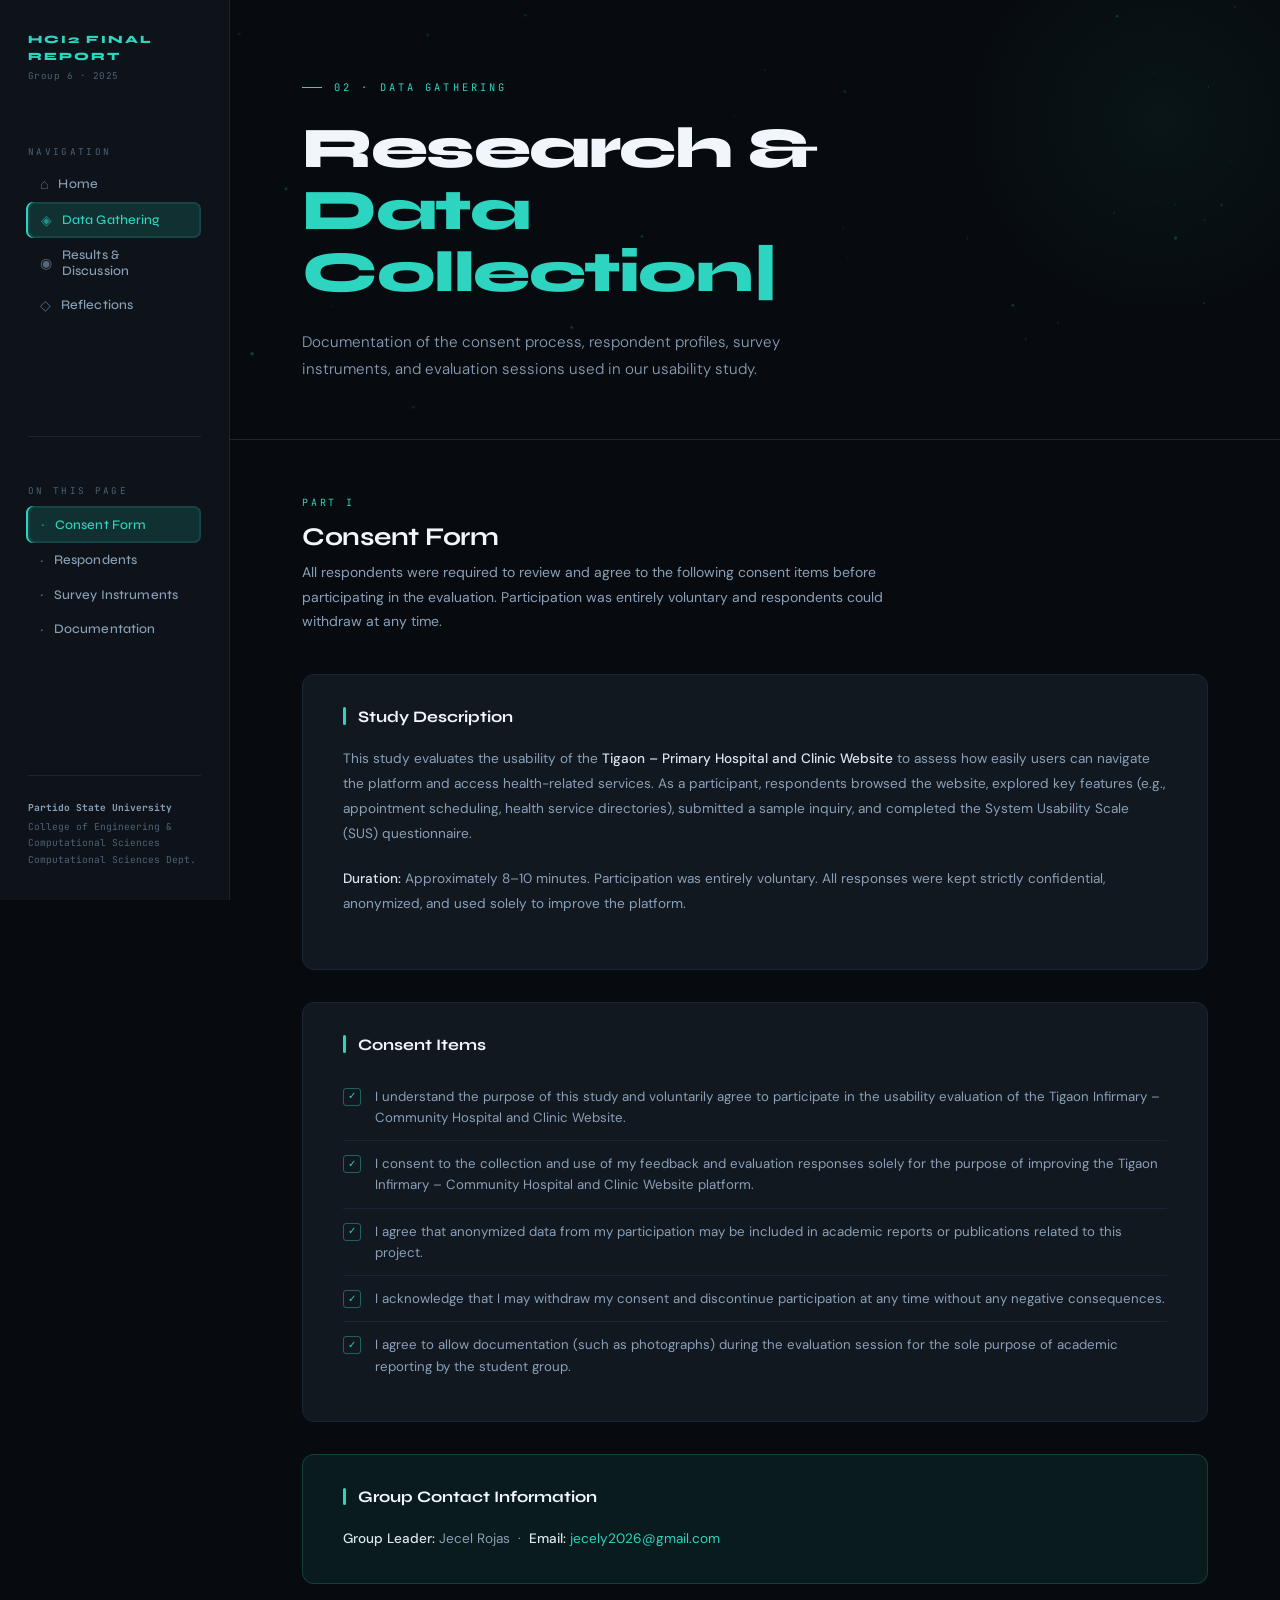
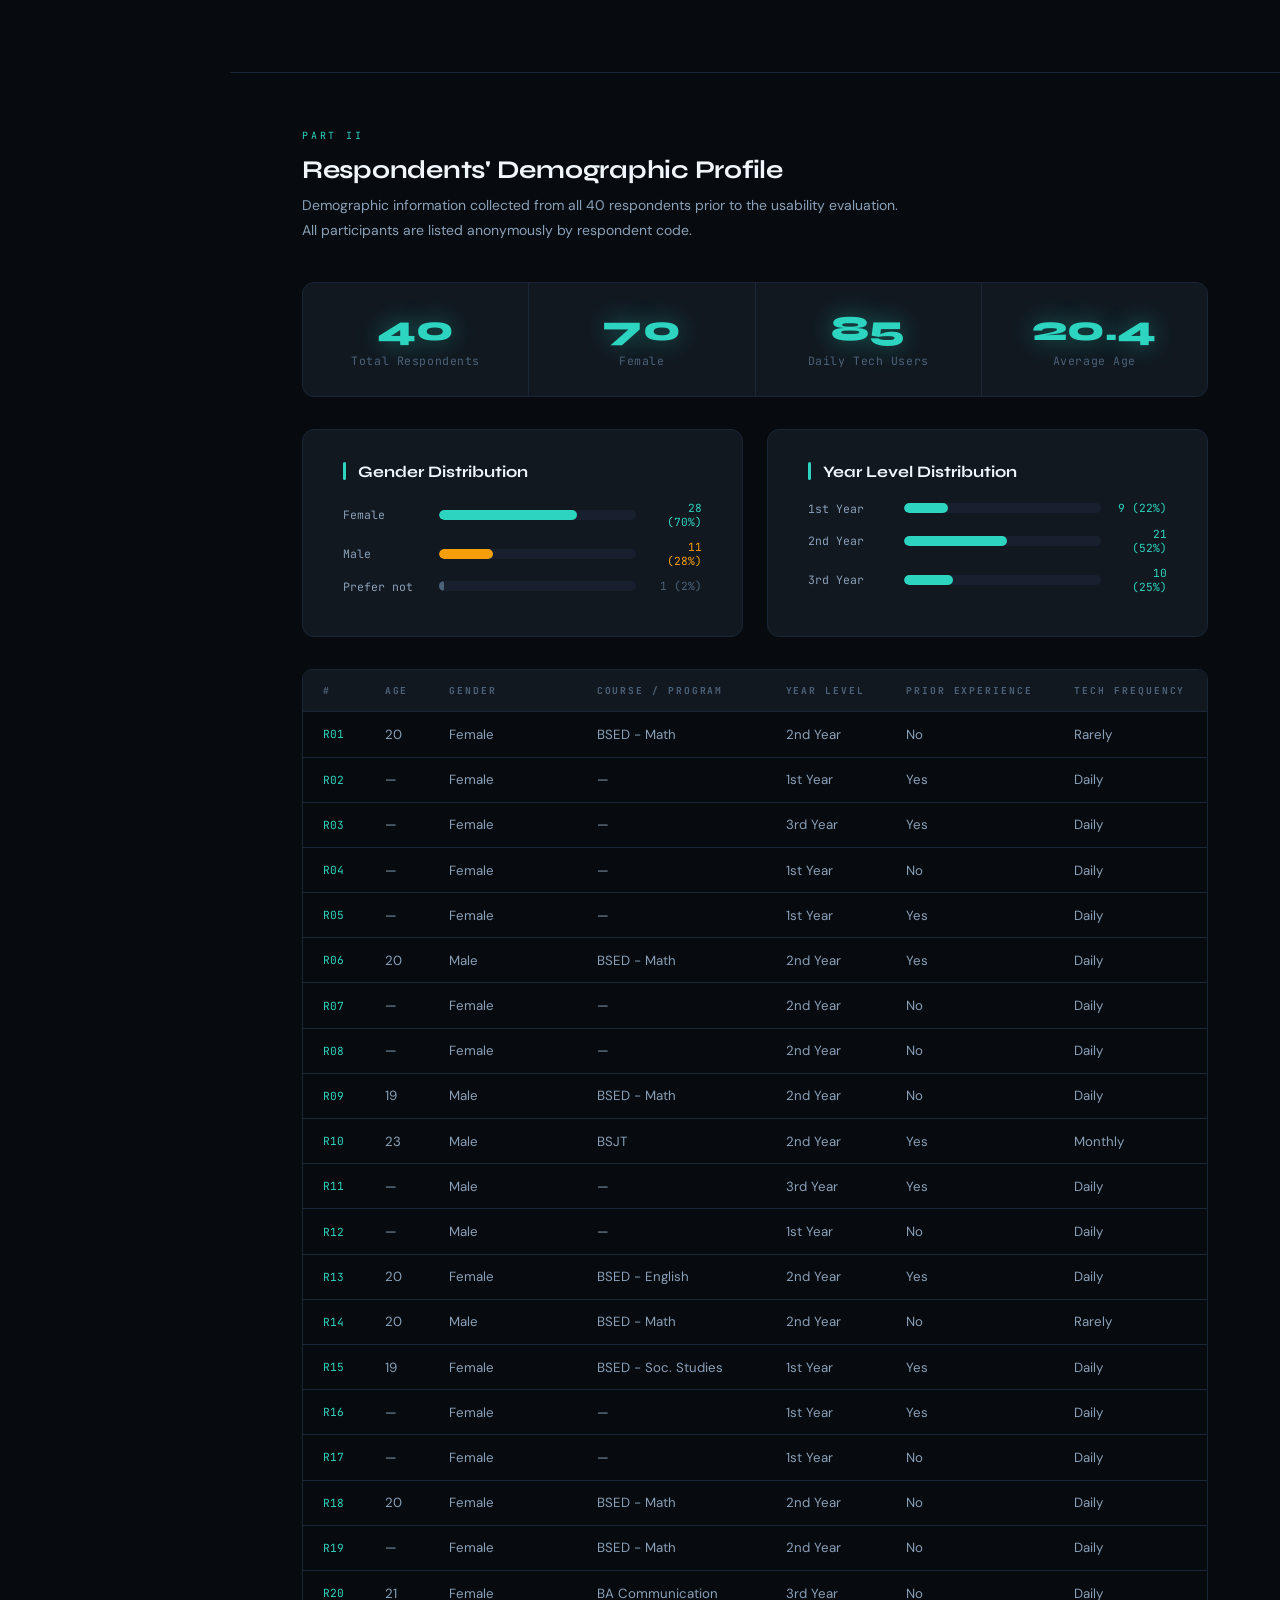
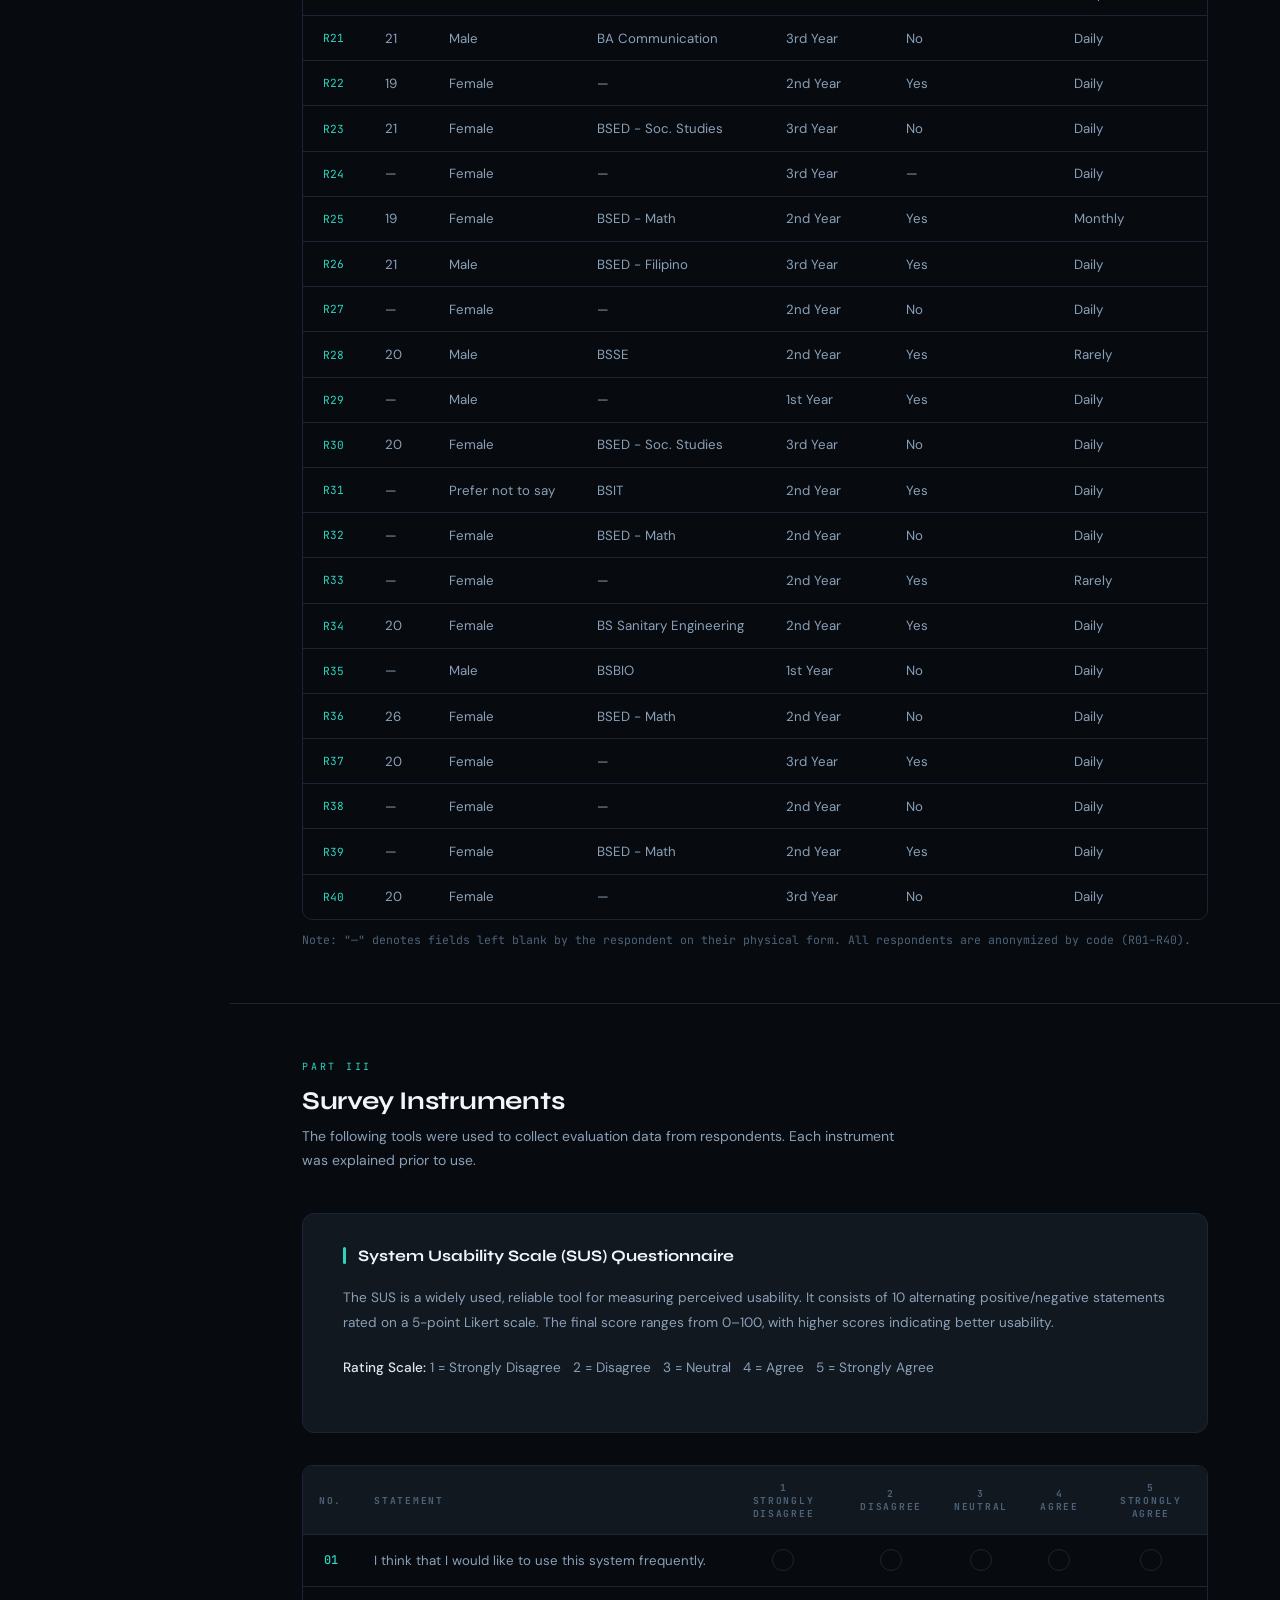
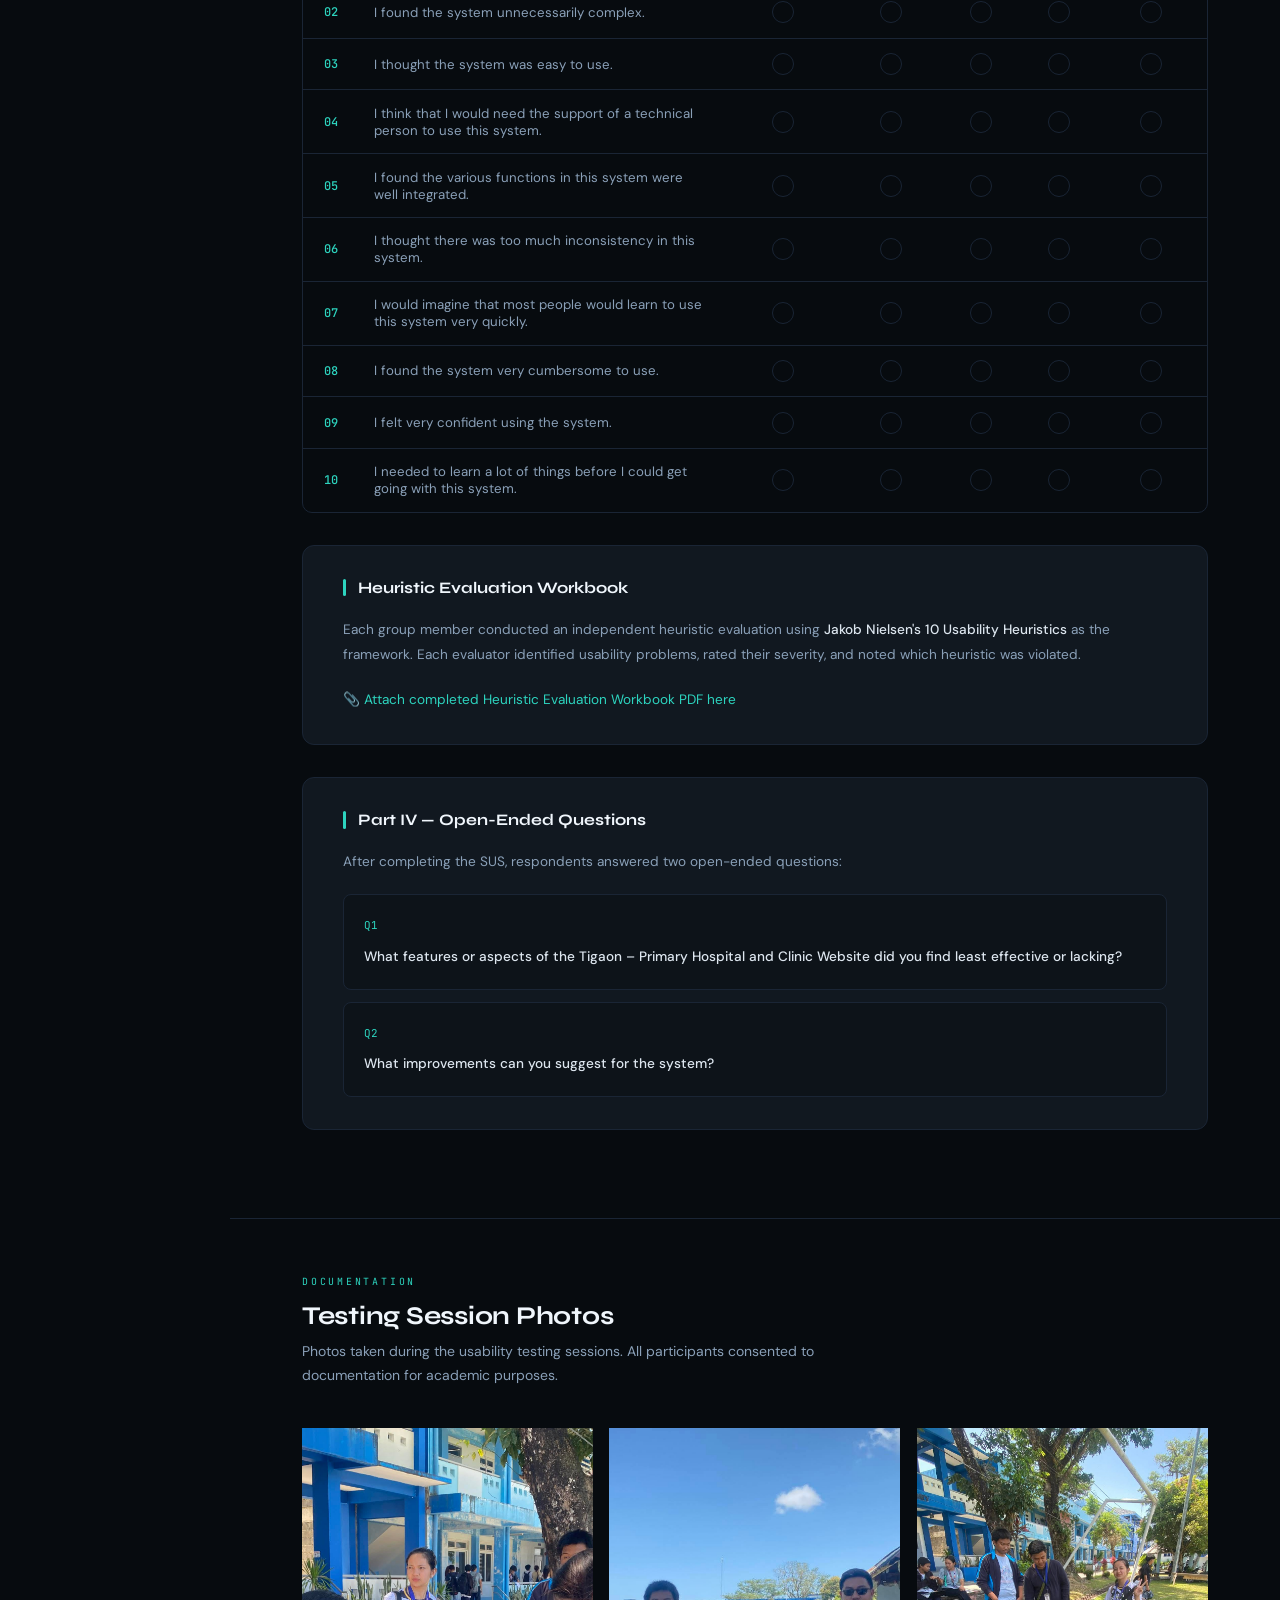
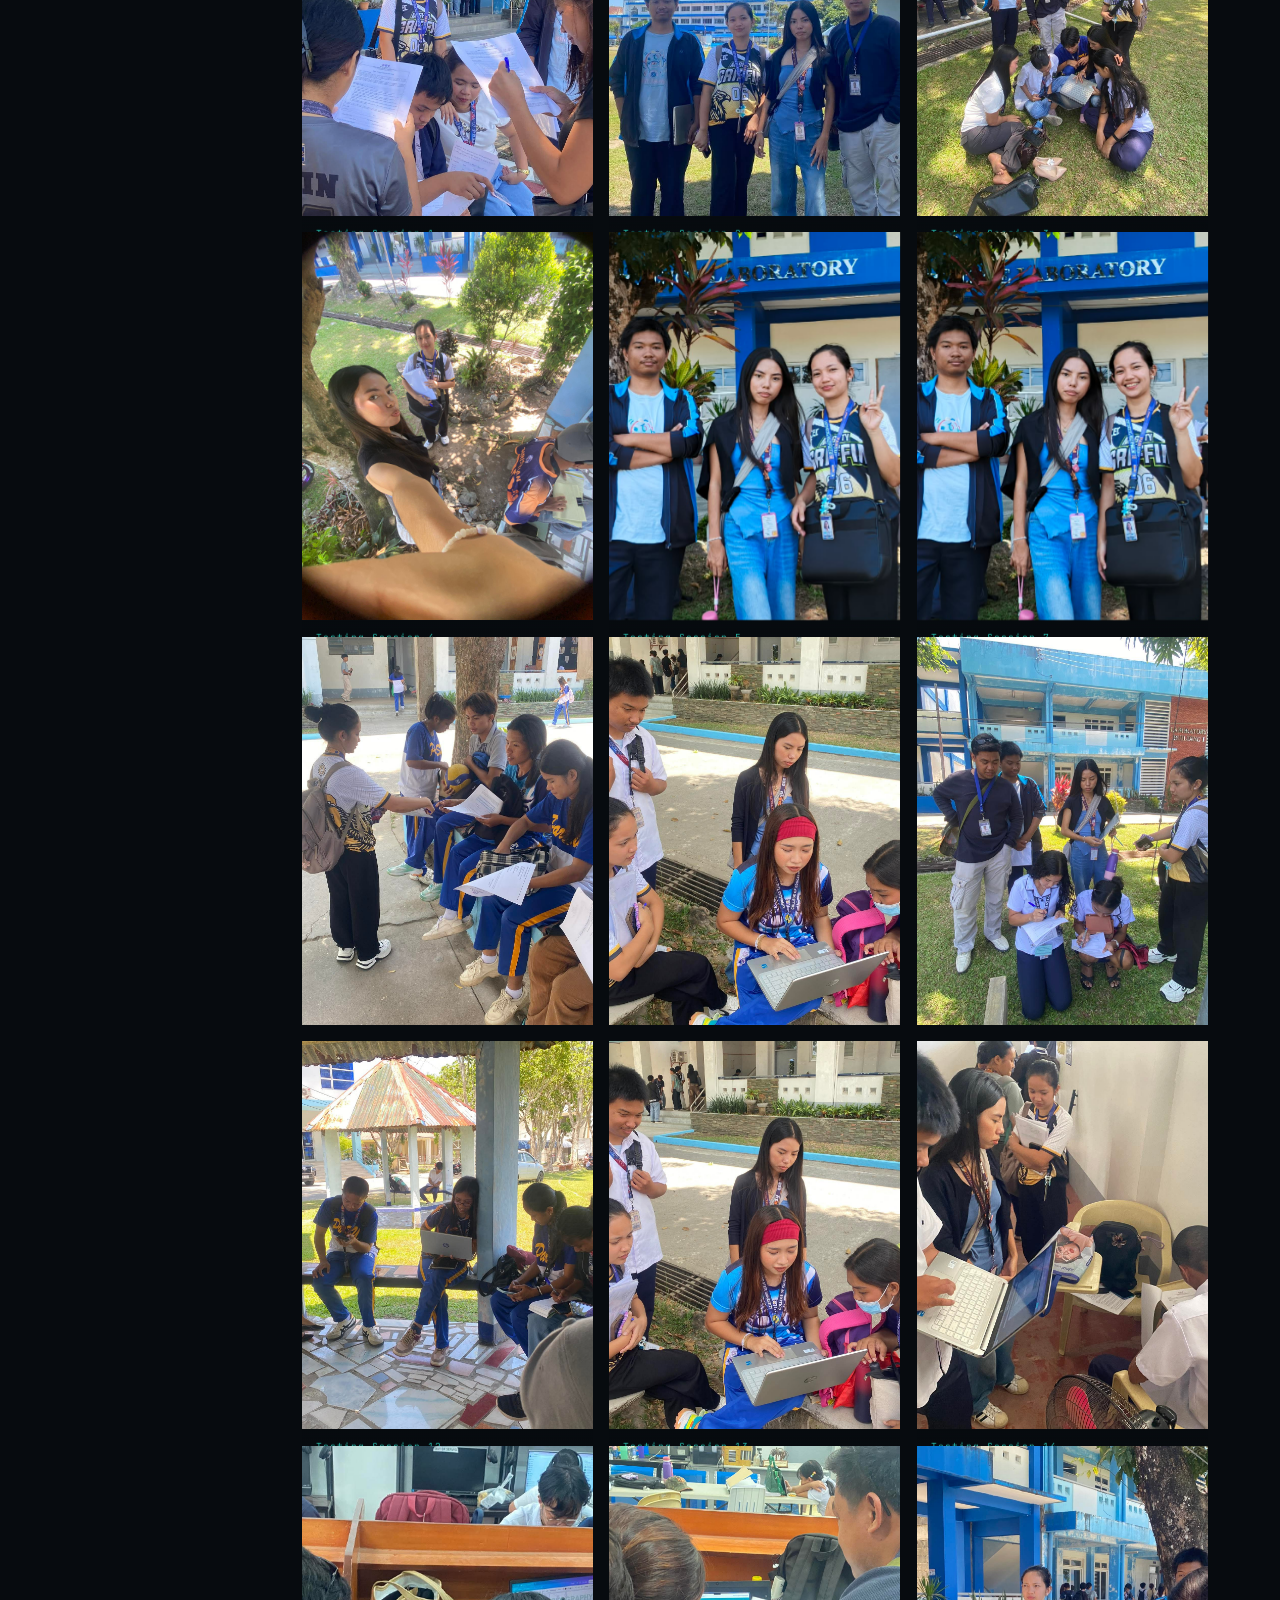
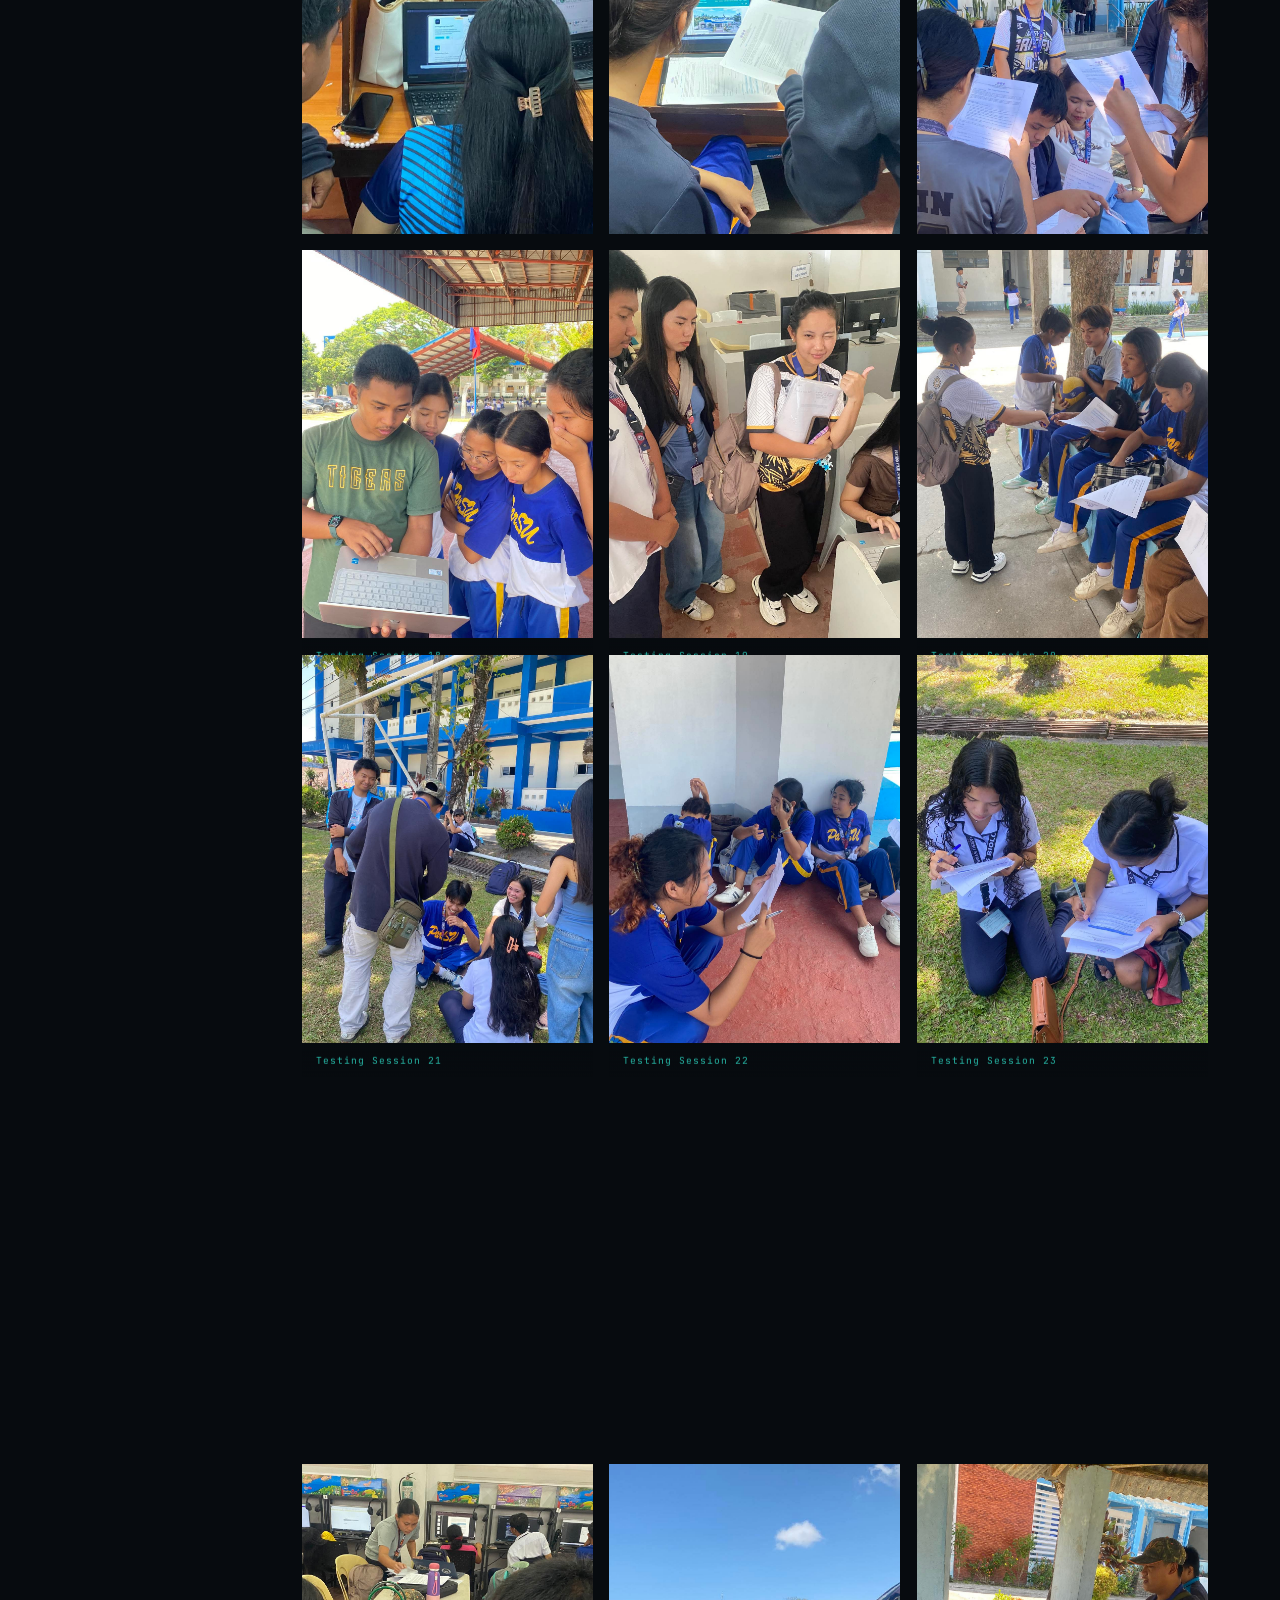
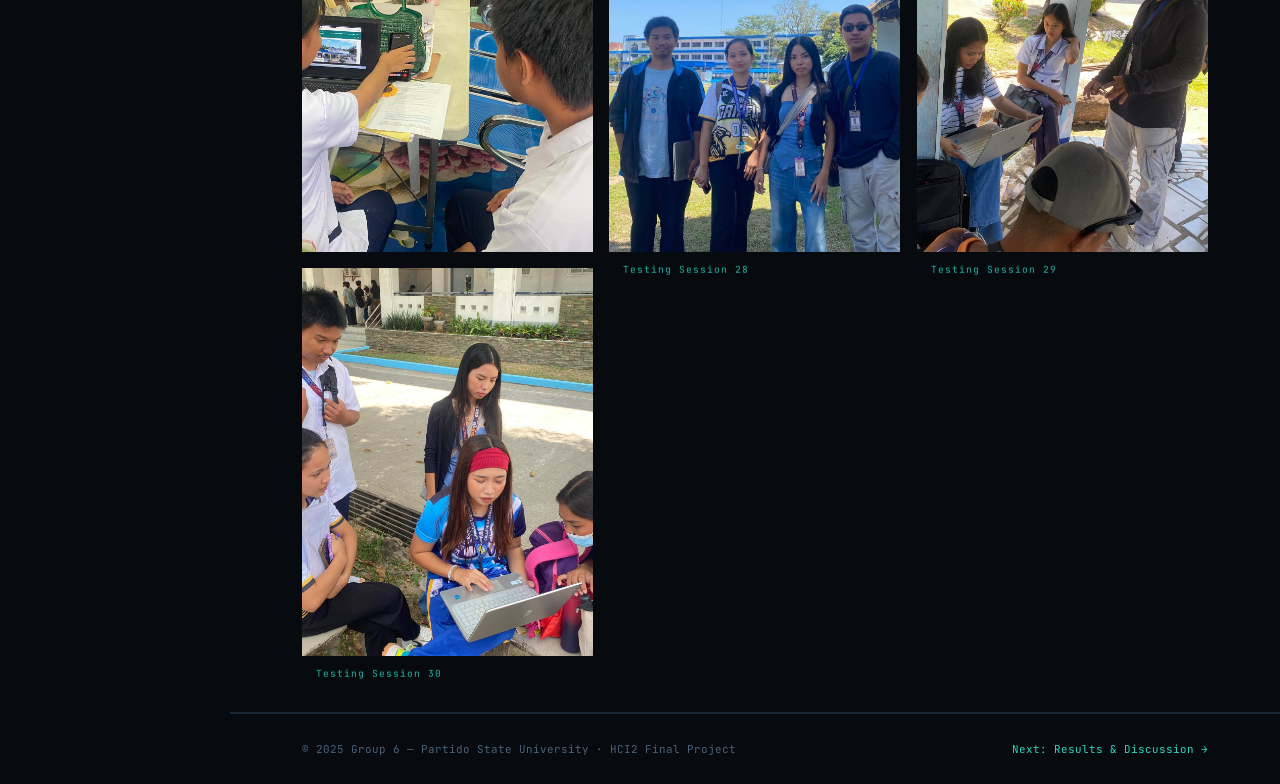
==== data-gathering.html @ 05192d26 "setup" ====
<!DOCTYPE html>
<html lang="en">

<head>
  <meta charset="UTF-8" />
  <meta name="viewport" content="width=device-width, initial-scale=1.0" />
  <title>Data Gathering — Tigaon Hospital HCI Evaluation</title>
  <link rel="stylesheet" href="style.css" />
</head>

<body>

  <button class="hamburger" onclick="toggleSidebar()">☰</button>
  <div class="overlay" id="overlay" onclick="toggleSidebar()"></div>

  <!-- ─── SIDEBAR ─── -->
  <aside class="sidebar" id="sidebar">
    <div class="sidebar-brand">
      <div class="sidebar-brand-title">HCI2 Final<br />Report</div>
      <div class="sidebar-brand-sub">Group 6 · 2025</div>
    </div>

    <div class="sidebar-section-label">Navigation</div>
    <ul class="sidebar-nav">
      <li><a href="index.html"><span class="nav-icon">⌂</span> Home</a></li>
      <li><a href="data-gathering.html" class="active"><span class="nav-icon">◈</span> Data Gathering</a></li>
      <li><a href="results.html"><span class="nav-icon">◉</span> Results &amp; Discussion</a></li>
      <li><a href="reflections.html"><span class="nav-icon">◇</span> Reflections</a></li>
    </ul>

    <hr class="sidebar-divider" />
    <div class="sidebar-section-label">On This Page</div>
    <ul class="sidebar-nav">
      <li><a href="#consent"><span class="nav-icon">·</span> Consent Form</a></li>
      <li><a href="#respondents"><span class="nav-icon">·</span> Respondents</a></li>
      <li><a href="#instruments"><span class="nav-icon">·</span> Survey Instruments</a></li>
      <li><a href="#documentation"><span class="nav-icon">·</span> Documentation</a></li>
    </ul>

    <hr class="sidebar-divider" />
    <div class="sidebar-footer">
      <strong>Partido State University</strong>
      College of Engineering &amp; Computational Sciences<br />
      Computational Sciences Dept.
    </div>
  </aside>

  <!-- ─── MAIN ─── -->
  <main class="main">

    <!-- PAGE HEADER -->
    <header class="page-header">
      <div class="page-label anim anim-1">02 · Data Gathering</div>
      <h1 class="page-title anim anim-2">Research &amp;<br /><span>Data Collection</span></h1>
      <p class="page-subtitle anim anim-3">
        Documentation of the consent process, respondent profiles, survey instruments, and evaluation sessions used in
        our usability study.
      </p>
    </header>

    <!-- ─── CONSENT FORM ─── -->
    <section class="section" id="consent">
      <div class="section-label anim anim-1">Part I</div>
      <h2 class="section-title anim anim-2">Consent Form</h2>
      <p class="section-desc anim anim-3">
        All respondents were required to review and agree to the following consent items before participating in the
        evaluation. Participation was entirely voluntary and respondents could withdraw at any time.
      </p>

      <div class="document-card anim anim-3">
        <h3><span class="accent-bar"></span>Study Description</h3>
        <p>
          This study evaluates the usability of the <strong>Tigaon – Primary Hospital and Clinic Website</strong> to
          assess how easily users can navigate the platform and access health-related services. As a participant,
          respondents browsed the website, explored key features (e.g., appointment scheduling, health service
          directories), submitted a sample inquiry, and completed the System Usability Scale (SUS) questionnaire.
        </p>
        <p>
          <strong>Duration:</strong> Approximately 8–10 minutes. Participation was entirely voluntary. All responses
          were kept strictly confidential, anonymized, and used solely to improve the platform.
        </p>
      </div>

      <div class="document-card anim anim-4">
        <h3><span class="accent-bar"></span>Consent Items</h3>
        <ul class="checklist">
          <li>
            <span class="check-box">✓</span>
            <span>I understand the purpose of this study and voluntarily agree to participate in the usability
              evaluation of the Tigaon Infirmary – Community Hospital and Clinic Website.</span>
          </li>
          <li>
            <span class="check-box">✓</span>
            <span>I consent to the collection and use of my feedback and evaluation responses solely for the purpose of
              improving the Tigaon Infirmary – Community Hospital and Clinic Website platform.</span>
          </li>
          <li>
            <span class="check-box">✓</span>
            <span>I agree that anonymized data from my participation may be included in academic reports or publications
              related to this project.</span>
          </li>
          <li>
            <span class="check-box">✓</span>
            <span>I acknowledge that I may withdraw my consent and discontinue participation at any time without any
              negative consequences.</span>
          </li>
          <li>
            <span class="check-box">✓</span>
            <span>I agree to allow documentation (such as photographs) during the evaluation session for the sole
              purpose of academic reporting by the student group.</span>
          </li>
        </ul>
      </div>

      <div class="document-card" style="background:var(--accent-dim);border-color:rgba(45,212,191,0.2)">
        <h3><span class="accent-bar"></span>Group Contact Information</h3>
        <p style="margin:0">
          <strong>Group Leader:</strong> Jecel Rojas &nbsp;·&nbsp;
          <strong>Email:</strong> <a href="mailto:jecely2026@gmail.com"
            style="color:var(--accent);text-decoration:none">jecely2026@gmail.com</a>
        </p>
      </div>
    </section>

    <!-- ─── RESPONDENTS ─── -->
    <section class="section" id="respondents">
      <div class="section-label">Part II</div>
      <h2 class="section-title">Respondents' Demographic Profile</h2>
      <p class="section-desc">
        Demographic information collected from all 40 respondents prior to the usability evaluation. All participants
        are listed anonymously by respondent code.
      </p>

      <div class="stats-row" style="margin-bottom:2rem">
        <div class="stat-item">
          <div class="stat-num">40</div>
          <div class="stat-label">Total Respondents</div>
        </div>
        <div class="stat-item">
          <div class="stat-num">70%</div>
          <div class="stat-label">Female</div>
        </div>
        <div class="stat-item">
          <div class="stat-num">85%</div>
          <div class="stat-label">Daily Tech Users</div>
        </div>
        <div class="stat-item">
          <div class="stat-num">20.4</div>
          <div class="stat-label">Average Age</div>
        </div>
      </div>

      <!-- Gender / Year breakdown mini-charts -->
      <div class="two-col" style="margin-bottom:2rem; gap:1.5rem;">
        <div class="document-card" style="margin-bottom:0">
          <h3><span class="accent-bar"></span>Gender Distribution</h3>
          <div style="margin-top:0.5rem">
            <div class="sus-bar-item" style="margin-bottom:0.7rem">
              <span class="sus-bar-label"
                style="width:80px;text-align:left;font-size:0.72rem;color:var(--text-dim)">Female</span>
              <div class="sus-bar-track"
                style="flex:1;height:10px;background:var(--surface-3);border-radius:5px;overflow:hidden">
                <div style="width:70%;height:100%;background:var(--accent);border-radius:5px"></div>
              </div>
              <span
                style="font-family:'JetBrains Mono',monospace;font-size:0.7rem;color:var(--accent);width:50px;text-align:right">28
                (70%)</span>
            </div>
            <div class="sus-bar-item" style="margin-bottom:0.7rem">
              <span class="sus-bar-label"
                style="width:80px;text-align:left;font-size:0.72rem;color:var(--text-dim)">Male</span>
              <div class="sus-bar-track"
                style="flex:1;height:10px;background:var(--surface-3);border-radius:5px;overflow:hidden">
                <div style="width:27.5%;height:100%;background:var(--accent-2);border-radius:5px"></div>
              </div>
              <span
                style="font-family:'JetBrains Mono',monospace;font-size:0.7rem;color:var(--accent-2);width:50px;text-align:right">11
                (28%)</span>
            </div>
            <div class="sus-bar-item">
              <span class="sus-bar-label"
                style="width:80px;text-align:left;font-size:0.72rem;color:var(--text-dim)">Prefer not</span>
              <div class="sus-bar-track"
                style="flex:1;height:10px;background:var(--surface-3);border-radius:5px;overflow:hidden">
                <div style="width:2.5%;height:100%;background:var(--text-muted);border-radius:5px"></div>
              </div>
              <span
                style="font-family:'JetBrains Mono',monospace;font-size:0.7rem;color:var(--text-muted);width:50px;text-align:right">1
                (2%)</span>
            </div>
          </div>
        </div>
        <div class="document-card" style="margin-bottom:0">
          <h3><span class="accent-bar"></span>Year Level Distribution</h3>
          <div style="margin-top:0.5rem">
            <div class="sus-bar-item" style="margin-bottom:0.7rem">
              <span class="sus-bar-label" style="width:80px;text-align:left;font-size:0.72rem;color:var(--text-dim)">1st
                Year</span>
              <div class="sus-bar-track"
                style="flex:1;height:10px;background:var(--surface-3);border-radius:5px;overflow:hidden">
                <div style="width:22.5%;height:100%;background:var(--accent);border-radius:5px"></div>
              </div>
              <span
                style="font-family:'JetBrains Mono',monospace;font-size:0.7rem;color:var(--accent);width:50px;text-align:right">9
                (22%)</span>
            </div>
            <div class="sus-bar-item" style="margin-bottom:0.7rem">
              <span class="sus-bar-label" style="width:80px;text-align:left;font-size:0.72rem;color:var(--text-dim)">2nd
                Year</span>
              <div class="sus-bar-track"
                style="flex:1;height:10px;background:var(--surface-3);border-radius:5px;overflow:hidden">
                <div style="width:52.5%;height:100%;background:var(--accent);border-radius:5px"></div>
              </div>
              <span
                style="font-family:'JetBrains Mono',monospace;font-size:0.7rem;color:var(--accent);width:50px;text-align:right">21
                (52%)</span>
            </div>
            <div class="sus-bar-item">
              <span class="sus-bar-label" style="width:80px;text-align:left;font-size:0.72rem;color:var(--text-dim)">3rd
                Year</span>
              <div class="sus-bar-track"
                style="flex:1;height:10px;background:var(--surface-3);border-radius:5px;overflow:hidden">
                <div style="width:25%;height:100%;background:var(--accent);border-radius:5px"></div>
              </div>
              <span
                style="font-family:'JetBrains Mono',monospace;font-size:0.7rem;color:var(--accent);width:50px;text-align:right">10
                (25%)</span>
            </div>
          </div>
        </div>
      </div>

      <div class="demo-table-wrap">
        <table class="demo-table">
          <thead>
            <tr>
              <th>#</th>
              <th>Age</th>
              <th>Gender</th>
              <th>Course / Program</th>
              <th>Year Level</th>
              <th>Prior Experience</th>
              <th>Tech Frequency</th>
            </tr>
          </thead>
          <tbody>
            <tr>
              <td>R01</td>
              <td>20</td>
              <td>Female</td>
              <td>BSED - Math</td>
              <td>2nd Year</td>
              <td>No</td>
              <td>Rarely</td>
            </tr>
            <tr>
              <td>R02</td>
              <td>—</td>
              <td>Female</td>
              <td>—</td>
              <td>1st Year</td>
              <td>Yes</td>
              <td>Daily</td>
            </tr>
            <tr>
              <td>R03</td>
              <td>—</td>
              <td>Female</td>
              <td>—</td>
              <td>3rd Year</td>
              <td>Yes</td>
              <td>Daily</td>
            </tr>
            <tr>
              <td>R04</td>
              <td>—</td>
              <td>Female</td>
              <td>—</td>
              <td>1st Year</td>
              <td>No</td>
              <td>Daily</td>
            </tr>
            <tr>
              <td>R05</td>
              <td>—</td>
              <td>Female</td>
              <td>—</td>
              <td>1st Year</td>
              <td>Yes</td>
              <td>Daily</td>
            </tr>
            <tr>
              <td>R06</td>
              <td>20</td>
              <td>Male</td>
              <td>BSED - Math</td>
              <td>2nd Year</td>
              <td>Yes</td>
              <td>Daily</td>
            </tr>
            <tr>
              <td>R07</td>
              <td>—</td>
              <td>Female</td>
              <td>—</td>
              <td>2nd Year</td>
              <td>No</td>
              <td>Daily</td>
            </tr>
            <tr>
              <td>R08</td>
              <td>—</td>
              <td>Female</td>
              <td>—</td>
              <td>2nd Year</td>
              <td>No</td>
              <td>Daily</td>
            </tr>
            <tr>
              <td>R09</td>
              <td>19</td>
              <td>Male</td>
              <td>BSED - Math</td>
              <td>2nd Year</td>
              <td>No</td>
              <td>Daily</td>
            </tr>
            <tr>
              <td>R10</td>
              <td>23</td>
              <td>Male</td>
              <td>BSJT</td>
              <td>2nd Year</td>
              <td>Yes</td>
              <td>Monthly</td>
            </tr>
            <tr>
              <td>R11</td>
              <td>—</td>
              <td>Male</td>
              <td>—</td>
              <td>3rd Year</td>
              <td>Yes</td>
              <td>Daily</td>
            </tr>
            <tr>
              <td>R12</td>
              <td>—</td>
              <td>Male</td>
              <td>—</td>
              <td>1st Year</td>
              <td>No</td>
              <td>Daily</td>
            </tr>
            <tr>
              <td>R13</td>
              <td>20</td>
              <td>Female</td>
              <td>BSED - English</td>
              <td>2nd Year</td>
              <td>Yes</td>
              <td>Daily</td>
            </tr>
            <tr>
              <td>R14</td>
              <td>20</td>
              <td>Male</td>
              <td>BSED - Math</td>
              <td>2nd Year</td>
              <td>No</td>
              <td>Rarely</td>
            </tr>
            <tr>
              <td>R15</td>
              <td>19</td>
              <td>Female</td>
              <td>BSED - Soc. Studies</td>
              <td>1st Year</td>
              <td>Yes</td>
              <td>Daily</td>
            </tr>
            <tr>
              <td>R16</td>
              <td>—</td>
              <td>Female</td>
              <td>—</td>
              <td>1st Year</td>
              <td>Yes</td>
              <td>Daily</td>
            </tr>
            <tr>
              <td>R17</td>
              <td>—</td>
              <td>Female</td>
              <td>—</td>
              <td>1st Year</td>
              <td>No</td>
              <td>Daily</td>
            </tr>
            <tr>
              <td>R18</td>
              <td>20</td>
              <td>Female</td>
              <td>BSED - Math</td>
              <td>2nd Year</td>
              <td>No</td>
              <td>Daily</td>
            </tr>
            <tr>
              <td>R19</td>
              <td>—</td>
              <td>Female</td>
              <td>BSED - Math</td>
              <td>2nd Year</td>
              <td>No</td>
              <td>Daily</td>
            </tr>
            <tr>
              <td>R20</td>
              <td>21</td>
              <td>Female</td>
              <td>BA Communication</td>
              <td>3rd Year</td>
              <td>No</td>
              <td>Daily</td>
            </tr>
            <tr>
              <td>R21</td>
              <td>21</td>
              <td>Male</td>
              <td>BA Communication</td>
              <td>3rd Year</td>
              <td>No</td>
              <td>Daily</td>
            </tr>
            <tr>
              <td>R22</td>
              <td>19</td>
              <td>Female</td>
              <td>—</td>
              <td>2nd Year</td>
              <td>Yes</td>
              <td>Daily</td>
            </tr>
            <tr>
              <td>R23</td>
              <td>21</td>
              <td>Female</td>
              <td>BSED - Soc. Studies</td>
              <td>3rd Year</td>
              <td>No</td>
              <td>Daily</td>
            </tr>
            <tr>
              <td>R24</td>
              <td>—</td>
              <td>Female</td>
              <td>—</td>
              <td>3rd Year</td>
              <td>—</td>
              <td>Daily</td>
            </tr>
            <tr>
              <td>R25</td>
              <td>19</td>
              <td>Female</td>
              <td>BSED - Math</td>
              <td>2nd Year</td>
              <td>Yes</td>
              <td>Monthly</td>
            </tr>
            <tr>
              <td>R26</td>
              <td>21</td>
              <td>Male</td>
              <td>BSED - Filipino</td>
              <td>3rd Year</td>
              <td>Yes</td>
              <td>Daily</td>
            </tr>
            <tr>
              <td>R27</td>
              <td>—</td>
              <td>Female</td>
              <td>—</td>
              <td>2nd Year</td>
              <td>No</td>
              <td>Daily</td>
            </tr>
            <tr>
              <td>R28</td>
              <td>20</td>
              <td>Male</td>
              <td>BSSE</td>
              <td>2nd Year</td>
              <td>Yes</td>
              <td>Rarely</td>
            </tr>
            <tr>
              <td>R29</td>
              <td>—</td>
              <td>Male</td>
              <td>—</td>
              <td>1st Year</td>
              <td>Yes</td>
              <td>Daily</td>
            </tr>
            <tr>
              <td>R30</td>
              <td>20</td>
              <td>Female</td>
              <td>BSED - Soc. Studies</td>
              <td>3rd Year</td>
              <td>No</td>
              <td>Daily</td>
            </tr>
            <tr>
              <td>R31</td>
              <td>—</td>
              <td>Prefer not to say</td>
              <td>BSIT</td>
              <td>2nd Year</td>
              <td>Yes</td>
              <td>Daily</td>
            </tr>
            <tr>
              <td>R32</td>
              <td>—</td>
              <td>Female</td>
              <td>BSED - Math</td>
              <td>2nd Year</td>
              <td>No</td>
              <td>Daily</td>
            </tr>
            <tr>
              <td>R33</td>
              <td>—</td>
              <td>Female</td>
              <td>—</td>
              <td>2nd Year</td>
              <td>Yes</td>
              <td>Rarely</td>
            </tr>
            <tr>
              <td>R34</td>
              <td>20</td>
              <td>Female</td>
              <td>BS Sanitary Engineering</td>
              <td>2nd Year</td>
              <td>Yes</td>
              <td>Daily</td>
            </tr>
            <tr>
              <td>R35</td>
              <td>—</td>
              <td>Male</td>
              <td>BSBIO</td>
              <td>1st Year</td>
              <td>No</td>
              <td>Daily</td>
            </tr>
            <tr>
              <td>R36</td>
              <td>26</td>
              <td>Female</td>
              <td>BSED - Math</td>
              <td>2nd Year</td>
              <td>No</td>
              <td>Daily</td>
            </tr>
            <tr>
              <td>R37</td>
              <td>20</td>
              <td>Female</td>
              <td>—</td>
              <td>3rd Year</td>
              <td>Yes</td>
              <td>Daily</td>
            </tr>
            <tr>
              <td>R38</td>
              <td>—</td>
              <td>Female</td>
              <td>—</td>
              <td>2nd Year</td>
              <td>No</td>
              <td>Daily</td>
            </tr>
            <tr>
              <td>R39</td>
              <td>—</td>
              <td>Female</td>
              <td>BSED - Math</td>
              <td>2nd Year</td>
              <td>Yes</td>
              <td>Daily</td>
            </tr>
            <tr>
              <td>R40</td>
              <td>20</td>
              <td>Female</td>
              <td>—</td>
              <td>3rd Year</td>
              <td>No</td>
              <td>Daily</td>
            </tr>
          </tbody>
        </table>
      </div>

      <p style="font-size:0.72rem;color:var(--text-muted);margin-top:0.75rem;font-family:'JetBrains Mono',monospace;">
        Note: "—" denotes fields left blank by the respondent on their physical form. All respondents are anonymized by
        code (R01–R40).
      </p>
    </section>

    <!-- ─── SURVEY INSTRUMENTS ─── -->
    <section class="section" id="instruments">
      <div class="section-label">Part III</div>
      <h2 class="section-title">Survey Instruments</h2>
      <p class="section-desc">
        The following tools were used to collect evaluation data from respondents. Each instrument was explained prior
        to use.
      </p>

      <!-- SUS Table -->
      <div class="document-card">
        <h3><span class="accent-bar"></span>System Usability Scale (SUS) Questionnaire</h3>
        <p>
          The SUS is a widely used, reliable tool for measuring perceived usability. It consists of 10 alternating
          positive/negative statements rated on a 5-point Likert scale. The final score ranges from 0–100, with higher
          scores indicating better usability.
        </p>
        <p><strong>Rating Scale:</strong> 1 = Strongly Disagree &nbsp; 2 = Disagree &nbsp; 3 = Neutral &nbsp; 4 = Agree
          &nbsp; 5 = Strongly Agree</p>
      </div>

      <div class="sus-table-wrap" style="margin-top:1.5rem">
        <table class="sus-table">
          <thead>
            <tr>
              <th>No.</th>
              <th>Statement</th>
              <th>1<br />Strongly Disagree</th>
              <th>2<br />Disagree</th>
              <th>3<br />Neutral</th>
              <th>4<br />Agree</th>
              <th>5<br />Strongly Agree</th>
            </tr>
          </thead>
          <tbody>
            <tr>
              <td>01</td>
              <td>I think that I would like to use this system frequently.</td>
              <td>
                <div class="rating-circle"></div>
              </td>
              <td>
                <div class="rating-circle"></div>
              </td>
              <td>
                <div class="rating-circle"></div>
              </td>
              <td>
                <div class="rating-circle"></div>
              </td>
              <td>
                <div class="rating-circle"></div>
              </td>
            </tr>
            <tr>
              <td>02</td>
              <td>I found the system unnecessarily complex.</td>
              <td>
                <div class="rating-circle"></div>
              </td>
              <td>
                <div class="rating-circle"></div>
              </td>
              <td>
                <div class="rating-circle"></div>
              </td>
              <td>
                <div class="rating-circle"></div>
              </td>
              <td>
                <div class="rating-circle"></div>
              </td>
            </tr>
            <tr>
              <td>03</td>
              <td>I thought the system was easy to use.</td>
              <td>
                <div class="rating-circle"></div>
              </td>
              <td>
                <div class="rating-circle"></div>
              </td>
              <td>
                <div class="rating-circle"></div>
              </td>
              <td>
                <div class="rating-circle"></div>
              </td>
              <td>
                <div class="rating-circle"></div>
              </td>
            </tr>
            <tr>
              <td>04</td>
              <td>I think that I would need the support of a technical person to use this system.</td>
              <td>
                <div class="rating-circle"></div>
              </td>
              <td>
                <div class="rating-circle"></div>
              </td>
              <td>
                <div class="rating-circle"></div>
              </td>
              <td>
                <div class="rating-circle"></div>
              </td>
              <td>
                <div class="rating-circle"></div>
              </td>
            </tr>
            <tr>
              <td>05</td>
              <td>I found the various functions in this system were well integrated.</td>
              <td>
                <div class="rating-circle"></div>
              </td>
              <td>
                <div class="rating-circle"></div>
              </td>
              <td>
                <div class="rating-circle"></div>
              </td>
              <td>
                <div class="rating-circle"></div>
              </td>
              <td>
                <div class="rating-circle"></div>
              </td>
            </tr>
            <tr>
              <td>06</td>
              <td>I thought there was too much inconsistency in this system.</td>
              <td>
                <div class="rating-circle"></div>
              </td>
              <td>
                <div class="rating-circle"></div>
              </td>
              <td>
                <div class="rating-circle"></div>
              </td>
              <td>
                <div class="rating-circle"></div>
              </td>
              <td>
                <div class="rating-circle"></div>
              </td>
            </tr>
            <tr>
              <td>07</td>
              <td>I would imagine that most people would learn to use this system very quickly.</td>
              <td>
                <div class="rating-circle"></div>
              </td>
              <td>
                <div class="rating-circle"></div>
              </td>
              <td>
                <div class="rating-circle"></div>
              </td>
              <td>
                <div class="rating-circle"></div>
              </td>
              <td>
                <div class="rating-circle"></div>
              </td>
            </tr>
            <tr>
              <td>08</td>
              <td>I found the system very cumbersome to use.</td>
              <td>
                <div class="rating-circle"></div>
              </td>
              <td>
                <div class="rating-circle"></div>
              </td>
              <td>
                <div class="rating-circle"></div>
              </td>
              <td>
                <div class="rating-circle"></div>
              </td>
              <td>
                <div class="rating-circle"></div>
              </td>
            </tr>
            <tr>
              <td>09</td>
              <td>I felt very confident using the system.</td>
              <td>
                <div class="rating-circle"></div>
              </td>
              <td>
                <div class="rating-circle"></div>
              </td>
              <td>
                <div class="rating-circle"></div>
              </td>
              <td>
                <div class="rating-circle"></div>
              </td>
              <td>
                <div class="rating-circle"></div>
              </td>
            </tr>
            <tr>
              <td>10</td>
              <td>I needed to learn a lot of things before I could get going with this system.</td>
              <td>
                <div class="rating-circle"></div>
              </td>
              <td>
                <div class="rating-circle"></div>
              </td>
              <td>
                <div class="rating-circle"></div>
              </td>
              <td>
                <div class="rating-circle"></div>
              </td>
              <td>
                <div class="rating-circle"></div>
              </td>
            </tr>
          </tbody>
        </table>
      </div>

      <!-- Heuristic Evaluation Note -->
      <div class="document-card" style="margin-top:2rem">
        <h3><span class="accent-bar"></span>Heuristic Evaluation Workbook</h3>
        <p>
          Each group member conducted an independent heuristic evaluation using <strong>Jakob Nielsen's 10 Usability
            Heuristics</strong> as the framework. Each evaluator identified usability problems, rated their severity,
          and noted which heuristic was violated.
        </p>
        <p style="margin:0">
          📎 <a href="#" style="color:var(--accent);text-decoration:none;font-size:0.85rem">Attach completed Heuristic
            Evaluation Workbook PDF here</a>
        </p>
      </div>

      <!-- Open-ended questions -->
      <div class="document-card" style="margin-top:1.5rem">
        <h3><span class="accent-bar"></span>Part IV — Open-Ended Questions</h3>
        <p>After completing the SUS, respondents answered two open-ended questions:</p>
        <div
          style="background:var(--surface);border-radius:8px;padding:1.25rem;margin-bottom:0.75rem;border:1px solid var(--border)">
          <p style="color:var(--accent);font-family:'JetBrains Mono',monospace;font-size:0.68rem;margin-bottom:0.5rem">
            Q1</p>
          <p style="margin:0;font-weight:500;color:var(--text)">What features or aspects of the Tigaon – Primary
            Hospital and Clinic Website did you find least effective or lacking?</p>
        </div>
        <div style="background:var(--surface);border-radius:8px;padding:1.25rem;border:1px solid var(--border)">
          <p style="color:var(--accent);font-family:'JetBrains Mono',monospace;font-size:0.68rem;margin-bottom:0.5rem">
            Q2</p>
          <p style="margin:0;font-weight:500;color:var(--text)">What improvements can you suggest for the system?</p>
        </div>
      </div>
    </section>

    <!-- ─── DOCUMENTATION ─── -->
    <section class="section" id="documentation">
      <div class="section-label">Documentation</div>
      <h2 class="section-title">Testing Session Photos</h2>
      <p class="section-desc">
        Photos taken during the usability testing sessions. All participants consented to documentation for academic
        purposes.
      </p>

      <div class="photo-grid">
        <div style="border-radius:10px;overflow:hidden;border:1px solid var(--border);aspect-ratio:3/4">
          <img src="documentation/docu1.jpg" alt="Testing Session 1" style="width:100%;height:100%;object-fit:cover"
            loading="lazy" />
        </div>
        <div style="border-radius:10px;overflow:hidden;border:1px solid var(--border);aspect-ratio:3/4">
          <img src="documentation/docu2.jpg" alt="Testing Session 2" style="width:100%;height:100%;object-fit:cover"
            loading="lazy" />
        </div>
        <div style="border-radius:10px;overflow:hidden;border:1px solid var(--border);aspect-ratio:3/4">
          <img src="documentation/docu3.jpg" alt="Testing Session 3" style="width:100%;height:100%;object-fit:cover"
            loading="lazy" />
        </div>
        <div style="border-radius:10px;overflow:hidden;border:1px solid var(--border);aspect-ratio:3/4">
          <img src="documentation/docu4.jpg" alt="Testing Session 4" style="width:100%;height:100%;object-fit:cover"
            loading="lazy" />
        </div>
        <div style="border-radius:10px;overflow:hidden;border:1px solid var(--border);aspect-ratio:3/4">
          <img src="documentation/docu5.jpg" alt="Testing Session 5" style="width:100%;height:100%;object-fit:cover"
            loading="lazy" />
        </div>
        <div style="border-radius:10px;overflow:hidden;border:1px solid var(--border);aspect-ratio:3/4">
          <img src="documentation/docu7.jpg" alt="Testing Session 7" style="width:100%;height:100%;object-fit:cover"
            loading="lazy" />
        </div>

        <div style="border-radius:10px;overflow:hidden;border:1px solid var(--border);aspect-ratio:3/4">
          <img src="documentation/docu10.jpg" alt="Testing Session 9" style="width:100%;height:100%;object-fit:cover"
            loading="lazy" />
        </div>
        <div style="border-radius:10px;overflow:hidden;border:1px solid var(--border);aspect-ratio:3/4">
          <img src="documentation/docu11.jpg" alt="Testing Session 10" style="width:100%;height:100%;object-fit:cover"
            loading="lazy" />
        </div>
        <div style="border-radius:10px;overflow:hidden;border:1px solid var(--border);aspect-ratio:3/4">
          <img src="documentation/docu12.jpeg" alt="Testing Session 11" style="width:100%;height:100%;object-fit:cover"
            loading="lazy" />
        </div>
        <div style="border-radius:10px;overflow:hidden;border:1px solid var(--border);aspect-ratio:3/4">
          <img src="documentation/docu13.jpeg" alt="Testing Session 12" style="width:100%;height:100%;object-fit:cover"
            loading="lazy" />
        </div>
        <div style="border-radius:10px;overflow:hidden;border:1px solid var(--border);aspect-ratio:3/4">
          <img src="documentation/docu14.jpeg" alt="Testing Session 13" style="width:100%;height:100%;object-fit:cover"
            loading="lazy" />
        </div>
        <div style="border-radius:10px;overflow:hidden;border:1px solid var(--border);aspect-ratio:3/4">
          <img src="documentation/docu15.jpeg" alt="Testing Session 14" style="width:100%;height:100%;object-fit:cover"
            loading="lazy" />
        </div>
        <div style="border-radius:10px;overflow:hidden;border:1px solid var(--border);aspect-ratio:3/4">
          <img src="documentation/docu16.jpeg" alt="Testing Session 15" style="width:100%;height:100%;object-fit:cover"
            loading="lazy" />
        </div>
        <div style="border-radius:10px;overflow:hidden;border:1px solid var(--border);aspect-ratio:3/4">
          <img src="documentation/docu17.jpeg" alt="Testing Session 16" style="width:100%;height:100%;object-fit:cover"
            loading="lazy" />
        </div>
        <div style="border-radius:10px;overflow:hidden;border:1px solid var(--border);aspect-ratio:3/4">
          <img src="documentation/docu18.jpeg" alt="Testing Session 17" style="width:100%;height:100%;object-fit:cover"
            loading="lazy" />
        </div>
        <div style="border-radius:10px;overflow:hidden;border:1px solid var(--border);aspect-ratio:3/4">
          <img src="documentation/docu19.jpeg" alt="Testing Session 18" style="width:100%;height:100%;object-fit:cover"
            loading="lazy" />
        </div>
        <div style="border-radius:10px;overflow:hidden;border:1px solid var(--border);aspect-ratio:3/4">
          <img src="documentation/docu20.jpeg" alt="Testing Session 19" style="width:100%;height:100%;object-fit:cover"
            loading="lazy" />
        </div>
        <div style="border-radius:10px;overflow:hidden;border:1px solid var(--border);aspect-ratio:3/4">
          <img src="documentation/docu21.jpeg" alt="Testing Session 20" style="width:100%;height:100%;object-fit:cover"
            loading="lazy" />
        </div>
        <div style="border-radius:10px;overflow:hidden;border:1px solid var(--border);aspect-ratio:3/4">
          <img src="documentation/docu22.jpeg" alt="Testing Session 21" style="width:100%;height:100%;object-fit:cover"
            loading="lazy" />
        </div>
        <div style="border-radius:10px;overflow:hidden;border:1px solid var(--border);aspect-ratio:3/4">
          <img src="documentation/duco23.jpeg" alt="Testing Session 22" style="width:100%;height:100%;object-fit:cover"
            loading="lazy" />
        </div>
        <div style="border-radius:10px;overflow:hidden;border:1px solid var(--border);aspect-ratio:3/4">
          <img src="documentation/docu24.jpeg" alt="Testing Session 23" style="width:100%;height:100%;object-fit:cover"
            loading="lazy" />
        </div>
        <div style="border-radius:10px;overflow:hidden;border:1px solid var(--border);aspect-ratio:3/4">
          <img src="documentation/docu25.jpeg" alt="Testing Session 24" style="width:100%;height:100%;object-fit:cover"
            loading="lazy" />
        </div>
        <div style="border-radius:10px;overflow:hidden;border:1px solid var(--border);aspect-ratio:3/4">
          <img src="documentation/docu26.jpeg" alt="Testing Session 25" style="width:100%;height:100%;object-fit:cover"
            loading="lazy" />
        </div>
        <div style="border-radius:10px;overflow:hidden;border:1px solid var(--border);aspect-ratio:3/4">
          <img src="documentation/docu27.jpeg" alt="Testing Session 26" style="width:100%;height:100%;object-fit:cover"
            loading="lazy" />
        </div>
        <div style="border-radius:10px;overflow:hidden;border:1px solid var(--border);aspect-ratio:3/4">
          <img src="documentation/docu28.jpeg" alt="Testing Session 27" style="width:100%;height:100%;object-fit:cover"
            loading="lazy" />
        </div>
        <div style="border-radius:10px;overflow:hidden;border:1px solid var(--border);aspect-ratio:3/4">
          <img src="documentation/docu29.jpeg" alt="Testing Session 28" style="width:100%;height:100%;object-fit:cover"
            loading="lazy" />
        </div>
        <div style="border-radius:10px;overflow:hidden;border:1px solid var(--border);aspect-ratio:3/4">
          <img src="documentation/docu30.jpeg" alt="Testing Session 29" style="width:100%;height:100%;object-fit:cover"
            loading="lazy" />
        </div>
        <div style="border-radius:10px;overflow:hidden;border:1px solid var(--border);aspect-ratio:3/4">
          <img src="documentation/docu31.jpeg" alt="Testing Session 30" style="width:100%;height:100%;object-fit:cover"
            loading="lazy" />
        </div>
      </div>
    </section>

    <footer class="site-footer">
      <span>© 2025 Group 6 — Partido State University · HCI2 Final Project</span>
      <span><a href="results.html" style="color:var(--accent);text-decoration:none">Next: Results &amp; Discussion
          →</a></span>
    </footer>
  </main>

  <script>
    function toggleSidebar() {
      document.getElementById('sidebar').classList.toggle('open');
      document.getElementById('overlay').classList.toggle('open');
    }
  </script>
<script src="animations.js"></script>
</body>

</html>
---- style.css ----
@import url('https://fonts.googleapis.com/css2?family=Syne:wght@400;500;600;700;800&family=DM+Sans:ital,opsz,wght@0,9..40,300;0,9..40,400;0,9..40,500;1,9..40,300&family=JetBrains+Mono:wght@400;500&display=swap');

:root {
  --bg: #070b0f;
  --surface: #0d1319;
  --surface-2: #111820;
  --surface-3: #182030;
  --border: #1a2535;
  --accent: #2dd4bf;
  --accent-dim: rgba(45, 212, 191, 0.08);
  --accent-glow: rgba(45, 212, 191, 0.15);
  --accent-2: #f59e0b;
  --text: #dde6ef;
  --text-muted: #4d6278;
  --text-dim: #8aa0b8;
  --white: #f0f6fc;
}

*,
*::before,
*::after {
  margin: 0;
  padding: 0;
  box-sizing: border-box;
}

html {
  scroll-behavior: smooth;
}

body {
  background: var(--bg);
  color: var(--text);
  font-family: 'DM Sans', sans-serif;
  min-height: 100vh;
  display: flex;
  overflow-x: hidden;
}

/* ─── SIDEBAR ─── */
.sidebar {
  position: fixed;
  left: 0;
  top: 0;
  width: 230px;
  height: 100vh;
  background: var(--surface);
  border-right: 1px solid var(--border);
  display: flex;
  flex-direction: column;
  padding: 2rem 1.75rem;
  z-index: 100;
  overflow-y: auto;
}

.sidebar-brand {
  margin-bottom: 2.5rem;
}

.sidebar-brand-title {
  font-family: 'Syne', sans-serif;
  font-weight: 800;
  font-size: 0.7rem;
  letter-spacing: 0.18em;
  text-transform: uppercase;
  color: var(--accent);
  line-height: 1.5;
}

.sidebar-brand-sub {
  font-family: 'JetBrains Mono', monospace;
  font-size: 0.58rem;
  color: var(--text-muted);
  margin-top: 0.25rem;
  letter-spacing: 0.05em;
}

.sidebar-section-label {
  font-family: 'JetBrains Mono', monospace;
  font-size: 0.58rem;
  letter-spacing: 0.25em;
  text-transform: uppercase;
  color: var(--text-muted);
  margin-bottom: 0.6rem;
  margin-top: 1.5rem;
}

.sidebar-nav {
  list-style: none;
  flex: 1;
}

.sidebar-nav li a {
  display: flex;
  align-items: center;
  gap: 0.6rem;
  font-family: 'Syne', sans-serif;
  font-weight: 500;
  font-size: 0.82rem;
  color: var(--text-dim);
  text-decoration: none;
  padding: 0.55rem 0.75rem;
  border-radius: 7px;
  transition: all 0.2s;
  letter-spacing: 0.01em;
}

.sidebar-nav li a .nav-icon {
  font-size: 0.9rem;
  opacity: 0.6;
}

.sidebar-nav li a:hover {
  color: var(--accent);
  background: var(--accent-dim);
}

.sidebar-nav li a.active {
  color: var(--accent);
  background: var(--accent-glow);
  border: 1px solid rgba(45, 212, 191, 0.15);
}

.sidebar-divider {
  border: none;
  border-top: 1px solid var(--border);
  margin: 1.5rem 0;
}

.sidebar-footer {
  font-family: 'JetBrains Mono', monospace;
  font-size: 0.6rem;
  color: var(--text-muted);
  line-height: 1.7;
}

.sidebar-footer strong {
  color: var(--text-dim);
  display: block;
  margin-bottom: 0.2rem;
}

/* ─── MAIN CONTENT ─── */
.main {
  margin-left: 230px;
  flex: 1;
  min-height: 100vh;
  display: flex;
  flex-direction: column;
}

/* ─── PAGE HEADER ─── */
.page-header {
  padding: 5rem 4.5rem 3.5rem;
  border-bottom: 1px solid var(--border);
  position: relative;
  overflow: hidden;
}

.page-header::before {
  content: '';
  position: absolute;
  top: -80px;
  right: -80px;
  width: 400px;
  height: 400px;
  background: radial-gradient(circle, rgba(45, 212, 191, 0.05) 0%, transparent 70%);
  pointer-events: none;
}

.page-label {
  font-family: 'JetBrains Mono', monospace;
  font-size: 0.65rem;
  letter-spacing: 0.3em;
  text-transform: uppercase;
  color: var(--accent);
  margin-bottom: 1.5rem;
  display: flex;
  align-items: center;
  gap: 0.75rem;
}

.page-label::before {
  content: '';
  display: block;
  width: 20px;
  height: 1px;
  background: var(--accent);
}

.page-title {
  font-family: 'Syne', sans-serif;
  font-size: clamp(2.2rem, 4.5vw, 4rem);
  font-weight: 800;
  line-height: 1.08;
  letter-spacing: -0.025em;
  color: var(--white);
  max-width: 680px;
}

.page-title span {
  color: var(--accent);
}

.page-subtitle {
  margin-top: 1.5rem;
  font-size: 0.95rem;
  color: var(--text-dim);
  max-width: 520px;
  line-height: 1.8;
  font-weight: 300;
}

.page-meta {
  display: flex;
  gap: 1.5rem;
  margin-top: 2rem;
  flex-wrap: wrap;
}

.meta-tag {
  font-family: 'JetBrains Mono', monospace;
  font-size: 0.65rem;
  letter-spacing: 0.1em;
  text-transform: uppercase;
  color: var(--text-muted);
  background: var(--surface-2);
  border: 1px solid var(--border);
  padding: 0.35rem 0.75rem;
  border-radius: 4px;
}

/* ─── SECTIONS ─── */
.section {
  padding: 3.5rem 4.5rem;
  border-bottom: 1px solid var(--border);
}

.section-label {
  font-family: 'JetBrains Mono', monospace;
  font-size: 0.62rem;
  letter-spacing: 0.28em;
  text-transform: uppercase;
  color: var(--accent);
  margin-bottom: 0.75rem;
}

.section-title {
  font-family: 'Syne', sans-serif;
  font-size: 1.6rem;
  font-weight: 700;
  color: var(--white);
  margin-bottom: 0.5rem;
  letter-spacing: -0.01em;
}

.section-desc {
  font-size: 0.875rem;
  color: var(--text-dim);
  line-height: 1.75;
  max-width: 600px;
  margin-bottom: 2.5rem;
}

/* ─── STATS ROW ─── */
.stats-row {
  display: grid;
  grid-template-columns: repeat(4, 1fr);
  gap: 1px;
  background: var(--border);
  border: 1px solid var(--border);
  border-radius: 12px;
  overflow: hidden;
  margin-bottom: 3.5rem;
}

.stat-item {
  background: var(--surface-2);
  padding: 1.75rem 2rem;
  text-align: center;
}

.stat-num {
  font-family: 'Syne', sans-serif;
  font-size: 2.2rem;
  font-weight: 800;
  color: var(--accent);
  line-height: 1;
}

.stat-label {
  font-size: 0.72rem;
  color: var(--text-muted);
  margin-top: 0.4rem;
  font-family: 'JetBrains Mono', monospace;
  letter-spacing: 0.05em;
}

/* ─── MEMBER CARDS ─── */
.members-grid {
  display: grid;
  grid-template-columns: repeat(auto-fill, minmax(175px, 1fr));
  gap: 1rem;
}

.member-card {
  background: var(--surface-2);
  border: 1px solid var(--border);
  border-radius: 12px;
  padding: 1.5rem;
  transition: all 0.25s;
  text-align: center;
}

.member-card:hover {
  border-color: rgba(45, 212, 191, 0.35);
  transform: translateY(-3px);
  box-shadow: 0 12px 32px rgba(0, 0, 0, 0.3);
}

.member-avatar {
  width: 60px;
  height: 60px;
  border-radius: 50%;
  background: var(--accent-dim);
  border: 2px solid rgba(45, 212, 191, 0.3);
  display: flex;
  align-items: center;
  justify-content: center;
  font-family: 'Syne', sans-serif;
  font-size: 1.1rem;
  font-weight: 800;
  color: var(--accent);
  margin: 0 auto 1rem;
}

.member-name {
  font-family: 'Syne', sans-serif;
  font-weight: 600;
  font-size: 0.85rem;
  color: var(--white);
  margin-bottom: 0.3rem;
}

.member-role {
  font-size: 0.72rem;
  color: var(--text-muted);
  font-family: 'JetBrains Mono', monospace;
  letter-spacing: 0.05em;
}

.badge {
  display: inline-block;
  font-family: 'JetBrains Mono', monospace;
  font-size: 0.58rem;
  letter-spacing: 0.1em;
  text-transform: uppercase;
  padding: 0.2rem 0.55rem;
  border-radius: 4px;
  margin-top: 0.6rem;
}

.badge-leader {
  background: rgba(245, 158, 11, 0.12);
  color: var(--accent-2);
  border: 1px solid rgba(245, 158, 11, 0.25);
}

.badge-member {
  background: var(--accent-dim);
  color: var(--accent);
  border: 1px solid rgba(45, 212, 191, 0.15);
}

/* ─── PROTOTYPE SHOWCASE ─── */
.prototype-showcase {
  background: var(--surface-2);
  border: 1px solid var(--border);
  border-radius: 14px;
  overflow: hidden;
}

.prototype-bar {
  background: var(--surface);
  border-bottom: 1px solid var(--border);
  padding: 0.8rem 1.25rem;
  display: flex;
  align-items: center;
  gap: 0.5rem;
}

.dot {
  width: 10px;
  height: 10px;
  border-radius: 50%;
}

.dot-r {
  background: #ff5f57;
}

.dot-y {
  background: #febc2e;
}

.dot-g {
  background: #28c840;
}

.url-bar {
  background: var(--bg);
  border: 1px solid var(--border);
  border-radius: 5px;
  padding: 0.3rem 1rem;
  font-family: 'JetBrains Mono', monospace;
  font-size: 0.68rem;
  color: var(--text-muted);
  margin-left: 0.75rem;
  min-width: 200px;
}

.prototype-content {
  padding: 4rem;
  text-align: center;
  display: flex;
  flex-direction: column;
  align-items: center;
}

.proto-cross {
  width: 80px;
  height: 80px;
  position: relative;
  margin-bottom: 1.5rem;
}

.proto-cross::before,
.proto-cross::after {
  content: '';
  position: absolute;
  background: var(--accent);
  border-radius: 4px;
}

.proto-cross::before {
  width: 14px;
  height: 80px;
  left: 50%;
  top: 0;
  transform: translateX(-50%);
}

.proto-cross::after {
  width: 80px;
  height: 14px;
  left: 0;
  top: 50%;
  transform: translateY(-50%);
}

.proto-name {
  font-family: 'Syne', sans-serif;
  font-size: 1.3rem;
  font-weight: 700;
  color: var(--white);
  margin-bottom: 0.5rem;
}

.proto-tagline {
  font-size: 0.8rem;
  color: var(--text-muted);
  font-family: 'JetBrains Mono', monospace;
  letter-spacing: 0.05em;
}

.proto-features {
  display: flex;
  gap: 1rem;
  margin-top: 1.5rem;
  flex-wrap: wrap;
  justify-content: center;
}

.proto-feature {
  font-family: 'JetBrains Mono', monospace;
  font-size: 0.65rem;
  color: var(--accent);
  background: var(--accent-dim);
  border: 1px solid rgba(45, 212, 191, 0.15);
  padding: 0.3rem 0.7rem;
  border-radius: 4px;
  letter-spacing: 0.08em;
}

/* ─── DOCUMENT CARDS ─── */
.document-card {
  background: var(--surface-2);
  border: 1px solid var(--border);
  border-radius: 12px;
  padding: 2rem 2.5rem;
  margin-bottom: 2rem;
}

.document-card h3 {
  font-family: 'Syne', sans-serif;
  font-size: 1rem;
  font-weight: 700;
  color: var(--white);
  margin-bottom: 1.25rem;
  display: flex;
  align-items: center;
  gap: 0.75rem;
}

.document-card h3 .accent-bar {
  display: block;
  width: 3px;
  height: 1.1em;
  background: var(--accent);
  border-radius: 2px;
  flex-shrink: 0;
}

.document-card p {
  font-size: 0.85rem;
  color: var(--text-dim);
  line-height: 1.85;
  margin-bottom: 1.25rem;
}

.document-card p strong {
  color: var(--text);
  font-weight: 500;
}

.checklist {
  list-style: none;
  margin-top: 0.5rem;
}

.checklist li {
  display: flex;
  align-items: flex-start;
  gap: 0.85rem;
  padding: 0.75rem 0;
  font-size: 0.83rem;
  color: var(--text-dim);
  border-bottom: 1px solid var(--border);
  line-height: 1.6;
}

.checklist li:last-child {
  border-bottom: none;
}

.check-box {
  width: 18px;
  height: 18px;
  min-width: 18px;
  border: 1.5px solid rgba(45, 212, 191, 0.4);
  border-radius: 3px;
  display: flex;
  align-items: center;
  justify-content: center;
  color: var(--accent);
  font-size: 0.65rem;
  margin-top: 2px;
}

/* ─── DEMOGRAPHICS TABLE ─── */
.demo-table-wrap {
  overflow-x: auto;
  border-radius: 10px;
  border: 1px solid var(--border);
}

.demo-table {
  width: 100%;
  border-collapse: collapse;
  font-size: 0.83rem;
}

.demo-table thead tr {
  background: var(--surface-2);
}

.demo-table th {
  font-family: 'JetBrains Mono', monospace;
  font-size: 0.6rem;
  letter-spacing: 0.2em;
  text-transform: uppercase;
  color: var(--text-muted);
  padding: 0.9rem 1.25rem;
  text-align: left;
  border-bottom: 1px solid var(--border);
  white-space: nowrap;
}

.demo-table td {
  padding: 0.85rem 1.25rem;
  border-bottom: 1px solid var(--border);
  color: var(--text-dim);
}

.demo-table td:first-child {
  font-family: 'JetBrains Mono', monospace;
  font-size: 0.7rem;
  color: var(--accent);
}

.demo-table tbody tr:last-child td {
  border-bottom: none;
}

.demo-table tbody tr:hover td {
  background: var(--accent-dim);
}

/* ─── SUS INSTRUMENT TABLE ─── */
.sus-table-wrap {
  overflow-x: auto;
  border-radius: 10px;
  border: 1px solid var(--border);
}

.sus-table {
  width: 100%;
  border-collapse: collapse;
  font-size: 0.83rem;
}

.sus-table thead tr {
  background: var(--surface-2);
}

.sus-table th {
  font-family: 'JetBrains Mono', monospace;
  font-size: 0.6rem;
  letter-spacing: 0.18em;
  text-transform: uppercase;
  color: var(--text-muted);
  padding: 0.9rem 1rem;
  text-align: center;
  border-bottom: 1px solid var(--border);
}

.sus-table th:first-child {
  width: 48px;
}

.sus-table th:nth-child(2) {
  text-align: left;
  min-width: 260px;
}

.sus-table td {
  padding: 0.9rem 1rem;
  border-bottom: 1px solid var(--border);
  color: var(--text-dim);
  text-align: center;
  vertical-align: middle;
}

.sus-table td:first-child {
  font-family: 'JetBrains Mono', monospace;
  color: var(--accent);
  font-size: 0.75rem;
  font-weight: 500;
}

.sus-table td:nth-child(2) {
  text-align: left;
}

.sus-table tbody tr:last-child td {
  border-bottom: none;
}

.sus-table tbody tr:hover td {
  background: var(--accent-dim);
}

.rating-circle {
  width: 22px;
  height: 22px;
  border-radius: 50%;
  border: 1.5px solid var(--border);
  margin: 0 auto;
}

/* ─── RESULTS SECTION ─── */
.score-hero {
  display: flex;
  align-items: flex-end;
  gap: 1.5rem;
  margin-bottom: 1.5rem;
}

.sus-score-big {
  font-family: 'Syne', sans-serif;
  font-size: 5.5rem;
  font-weight: 800;
  color: var(--accent);
  line-height: 1;
  letter-spacing: -0.04em;
}

.score-details {
  padding-bottom: 0.75rem;
}

.score-grade {
  font-family: 'JetBrains Mono', monospace;
  font-size: 0.7rem;
  letter-spacing: 0.2em;
  text-transform: uppercase;
  color: var(--accent-2);
}

.score-interpretation {
  font-family: 'Syne', sans-serif;
  font-size: 1.2rem;
  font-weight: 700;
  color: var(--white);
  margin-top: 0.25rem;
}

.score-desc {
  font-size: 0.8rem;
  color: var(--text-muted);
  margin-top: 0.25rem;
  max-width: 280px;
}

/* SUS per-statement bar chart */
.sus-bars {
  margin-top: 1.5rem;
}

.sus-bar-item {
  display: flex;
  align-items: center;
  gap: 1rem;
  margin-bottom: 0.6rem;
}

.sus-bar-label {
  font-family: 'JetBrains Mono', monospace;
  font-size: 0.65rem;
  color: var(--text-muted);
  width: 22px;
  text-align: right;
  flex-shrink: 0;
}

.sus-bar-text {
  font-size: 0.72rem;
  color: var(--text-dim);
  width: 280px;
  flex-shrink: 0;
  white-space: nowrap;
  overflow: hidden;
  text-overflow: ellipsis;
}

.sus-bar-track {
  flex: 1;
  height: 6px;
  background: var(--surface-3);
  border-radius: 3px;
  overflow: hidden;
}

.sus-bar-fill {
  height: 100%;
  border-radius: 3px;
  background: linear-gradient(90deg, var(--accent), rgba(45, 212, 191, 0.5));
}

.sus-bar-val {
  font-family: 'JetBrains Mono', monospace;
  font-size: 0.65rem;
  color: var(--accent);
  width: 28px;
  text-align: right;
  flex-shrink: 0;
}

/* Issue cards */
.issues-list {
  display: flex;
  flex-direction: column;
  gap: 0.75rem;
  margin-top: 0.5rem;
}

.issue-card {
  background: var(--surface-2);
  border: 1px solid var(--border);
  border-left: 3px solid var(--accent-2);
  border-radius: 0 10px 10px 0;
  padding: 1.25rem 1.5rem;
}

.issue-header {
  display: flex;
  justify-content: space-between;
  align-items: flex-start;
  margin-bottom: 0.5rem;
}

.issue-card h4 {
  font-family: 'Syne', sans-serif;
  font-weight: 600;
  font-size: 0.88rem;
  color: var(--white);
}

.severity {
  font-family: 'JetBrains Mono', monospace;
  font-size: 0.58rem;
  letter-spacing: 0.12em;
  padding: 0.2rem 0.5rem;
  border-radius: 3px;
  text-transform: uppercase;
}

.severity-high {
  background: rgba(239, 68, 68, 0.12);
  color: #f87171;
  border: 1px solid rgba(239, 68, 68, 0.2);
}

.severity-medium {
  background: rgba(245, 158, 11, 0.12);
  color: var(--accent-2);
  border: 1px solid rgba(245, 158, 11, 0.2);
}

.severity-low {
  background: var(--accent-dim);
  color: var(--accent);
  border: 1px solid rgba(45, 212, 191, 0.2);
}

.issue-card p {
  font-size: 0.8rem;
  color: var(--text-dim);
  line-height: 1.75;
}

.heuristic-tag {
  font-family: 'JetBrains Mono', monospace;
  font-size: 0.6rem;
  color: var(--text-muted);
  margin-top: 0.6rem;
  letter-spacing: 0.05em;
}

/* Recommendation cards */
.rec-list {
  display: flex;
  flex-direction: column;
  gap: 1rem;
}

.rec-card {
  background: var(--surface-2);
  border: 1px solid rgba(45, 212, 191, 0.15);
  border-radius: 12px;
  padding: 1.5rem;
  display: flex;
  gap: 1.25rem;
  align-items: flex-start;
  transition: border-color 0.2s;
}

.rec-card:hover {
  border-color: rgba(45, 212, 191, 0.35);
}

.rec-num {
  font-family: 'Syne', sans-serif;
  font-size: 1.8rem;
  font-weight: 800;
  color: var(--accent);
  line-height: 1;
  min-width: 2rem;
  opacity: 0.5;
}

.rec-content h4 {
  font-family: 'Syne', sans-serif;
  font-weight: 600;
  color: var(--white);
  font-size: 0.93rem;
  margin-bottom: 0.4rem;
}

.rec-content p {
  font-size: 0.8rem;
  color: var(--text-dim);
  line-height: 1.75;
}

/* Discussion prose */
.prose {
  font-size: 0.875rem;
  color: var(--text-dim);
  line-height: 1.9;
  max-width: 700px;
}

.prose p {
  margin-bottom: 1.25rem;
}

.prose p:last-child {
  margin-bottom: 0;
}

.prose strong {
  color: var(--text);
  font-weight: 500;
}

/* Two-col */
.two-col {
  display: grid;
  grid-template-columns: 1fr 1fr;
  gap: 2.5rem;
  align-items: start;
}

/* Reflections */
.reflection-card {
  background: var(--surface-2);
  border: 1px solid var(--border);
  border-radius: 12px;
  padding: 2rem;
  margin-bottom: 1.25rem;
}

.reflection-card blockquote {
  font-style: italic;
  font-size: 0.875rem;
  color: var(--text-dim);
  line-height: 1.85;
  border-left: 2px solid var(--accent);
  padding-left: 1.25rem;
  margin-bottom: 1.25rem;
}

.reflection-author {
  font-family: 'JetBrains Mono', monospace;
  font-size: 0.68rem;
  color: var(--text-muted);
  display: flex;
  align-items: center;
  gap: 0.5rem;
}

.reflection-author::before {
  content: '';
  display: block;
  width: 16px;
  height: 1px;
  background: var(--text-muted);
}

/* Photo grid placeholder */
.photo-grid {
  display: grid;
  grid-template-columns: repeat(3, 1fr);
  gap: 1rem;
}

.photo-placeholder {
  aspect-ratio: 4/3;
  background: var(--surface-2);
  border: 1px dashed var(--border);
  border-radius: 10px;
  display: flex;
  flex-direction: column;
  align-items: center;
  justify-content: center;
  gap: 0.5rem;
  color: var(--text-muted);
  font-size: 0.72rem;
  font-family: 'JetBrains Mono', monospace;
  letter-spacing: 0.05em;
}

.photo-placeholder .ph-icon {
  font-size: 1.5rem;
  opacity: 0.4;
}

/* Footer */
.site-footer {
  padding: 1.75rem 4.5rem;
  display: flex;
  justify-content: space-between;
  align-items: center;
  color: var(--text-muted);
  font-size: 0.68rem;
  font-family: 'JetBrains Mono', monospace;
  border-top: 1px solid var(--border);
  margin-top: auto;
}

/* ─── ANIMATIONS ─── */
@keyframes fadeInUp {
  from {
    opacity: 0;
    transform: translateY(20px);
  }

  to {
    opacity: 1;
    transform: translateY(0);
  }
}

.anim {
  opacity: 0;
  animation: fadeInUp 0.6s ease forwards;
}

.anim-1 {
  animation-delay: 0.05s;
}

.anim-2 {
  animation-delay: 0.15s;
}

.anim-3 {
  animation-delay: 0.25s;
}

.anim-4 {
  animation-delay: 0.35s;
}

.anim-5 {
  animation-delay: 0.45s;
}

/* ─── HAMBURGER ─── */
.hamburger {
  display: none;
  position: fixed;
  top: 1rem;
  left: 1rem;
  z-index: 200;
  background: var(--surface);
  border: 1px solid var(--border);
  color: var(--text);
  padding: 0.55rem 0.65rem;
  border-radius: 7px;
  cursor: pointer;
  font-size: 1.1rem;
  line-height: 1;
}

.overlay {
  display: none;
  position: fixed;
  inset: 0;
  background: rgba(0, 0, 0, 0.6);
  z-index: 90;
}

/* ─── RESPONSIVE ─── */
@media (max-width: 900px) {
  .sidebar {
    transform: translateX(-100%);
    transition: transform 0.3s ease;
  }

  .sidebar.open {
    transform: translateX(0);
  }

  .overlay.open {
    display: block;
  }

  .main {
    margin-left: 0;
  }

  .hamburger {
    display: block;
  }

  .page-header,
  .section {
    padding: 2rem 1.5rem;
  }

  .page-header {
    padding-top: 4rem;
  }

  .site-footer {
    padding: 1.5rem;
  }

  .stats-row {
    grid-template-columns: repeat(2, 1fr);
  }

  .two-col {
    grid-template-columns: 1fr;
  }

  .sus-bar-text {
    display: none;
  }

  .photo-grid {
    grid-template-columns: repeat(2, 1fr);
  }
}

@media (max-width: 500px) {
  .members-grid {
    grid-template-columns: repeat(2, 1fr);
  }

  .photo-grid {
    grid-template-columns: 1fr;
  }
}
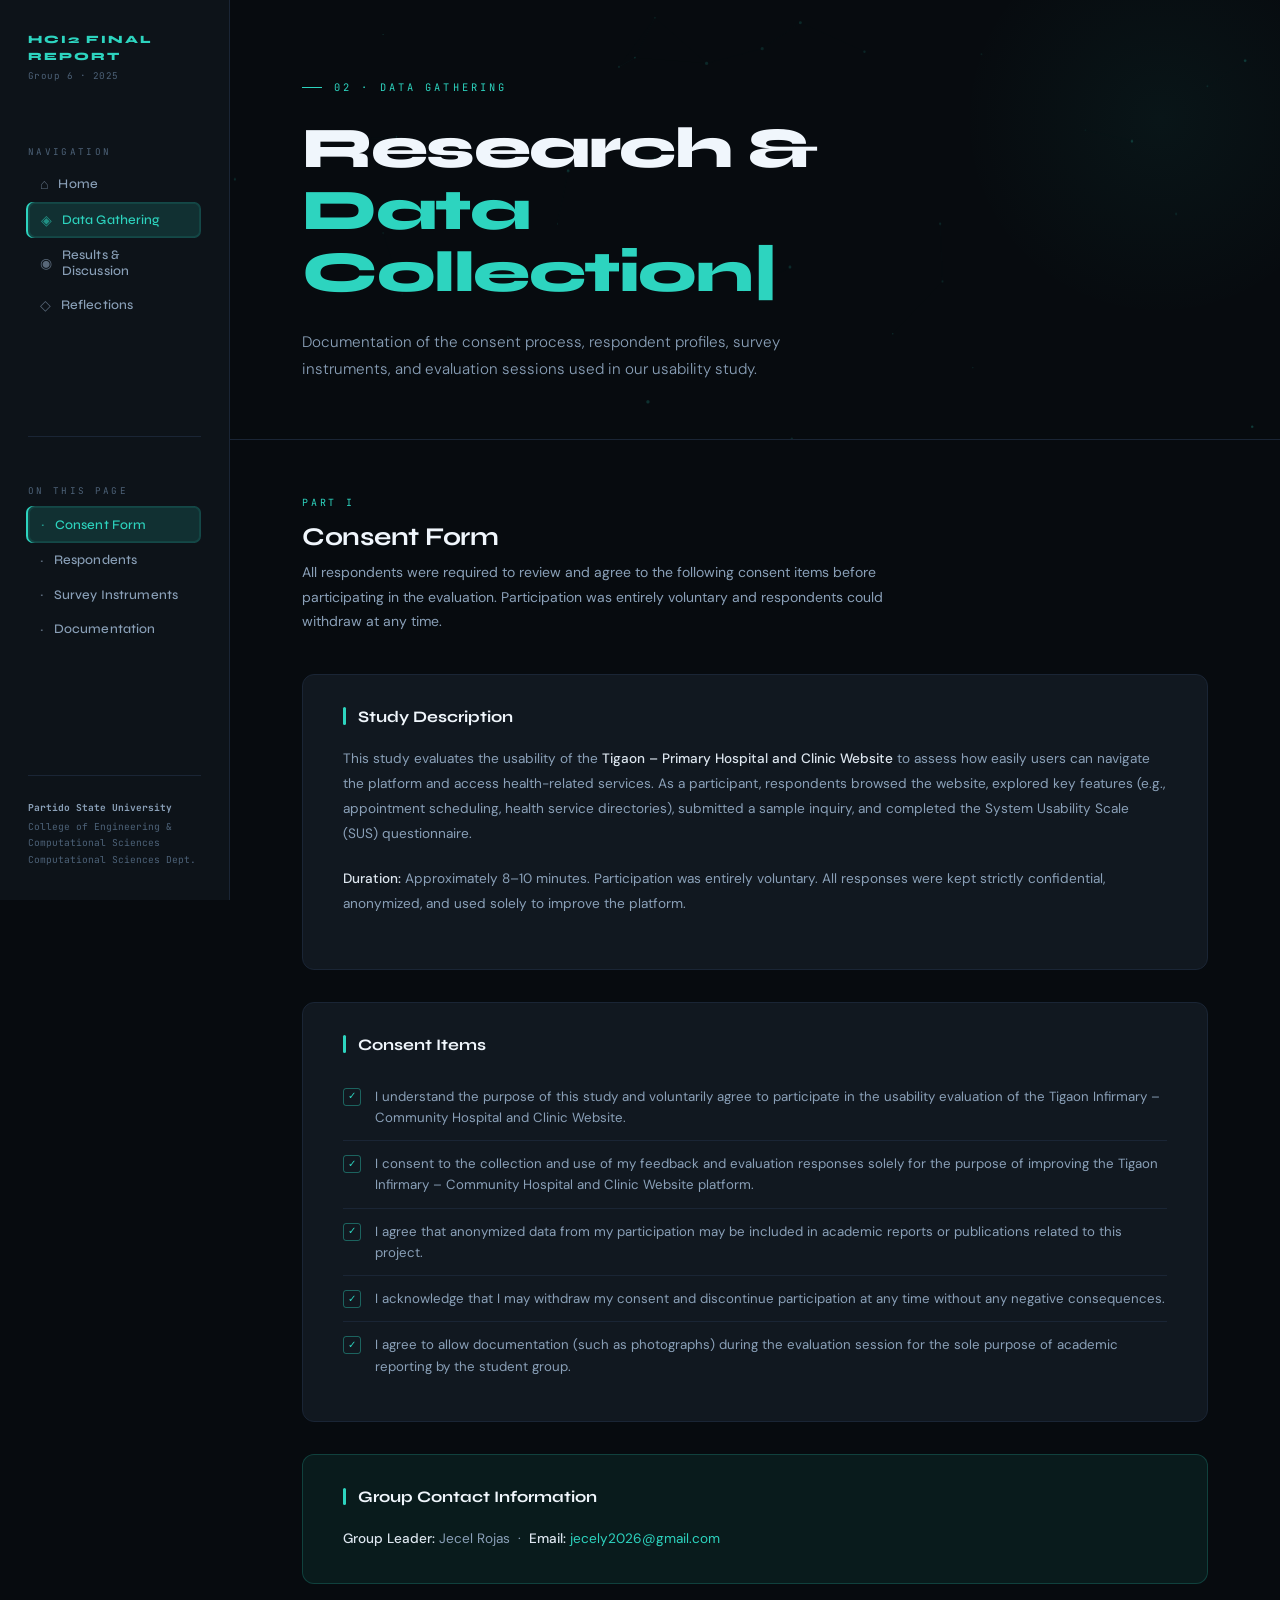
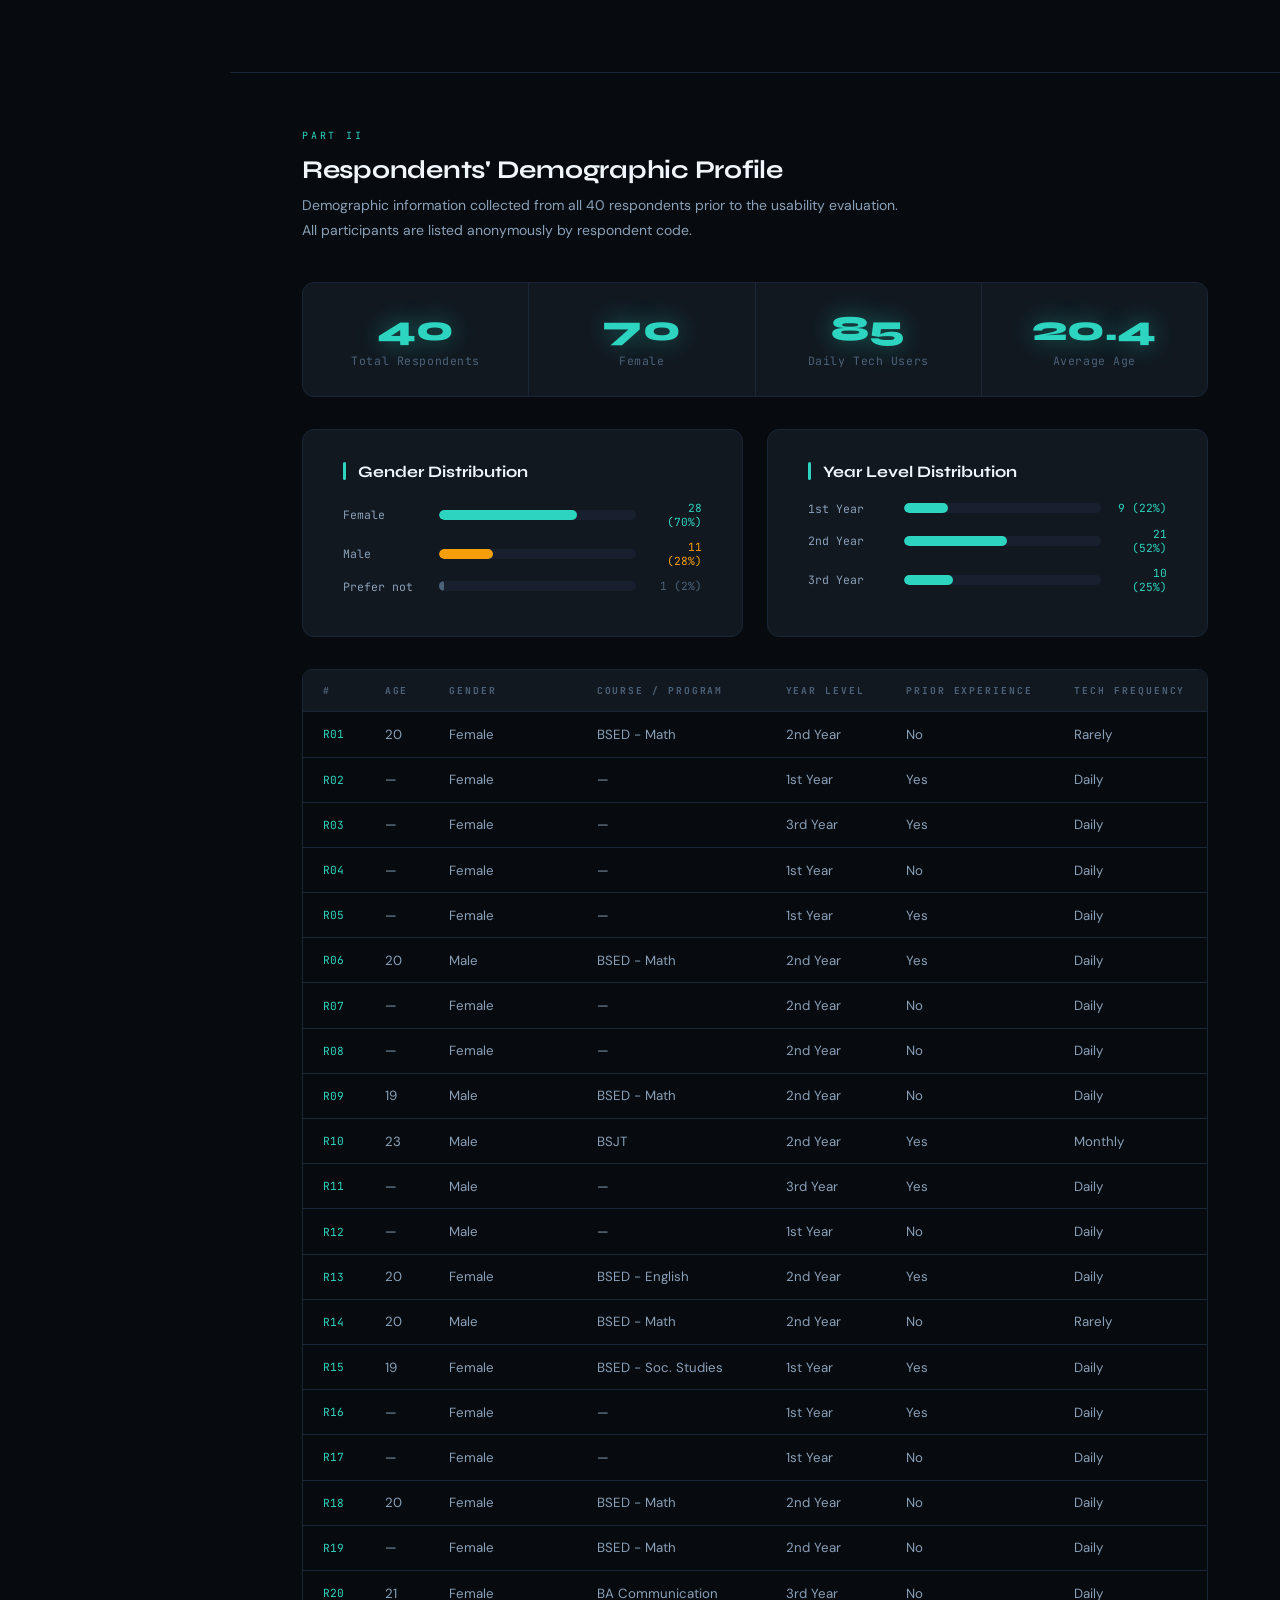
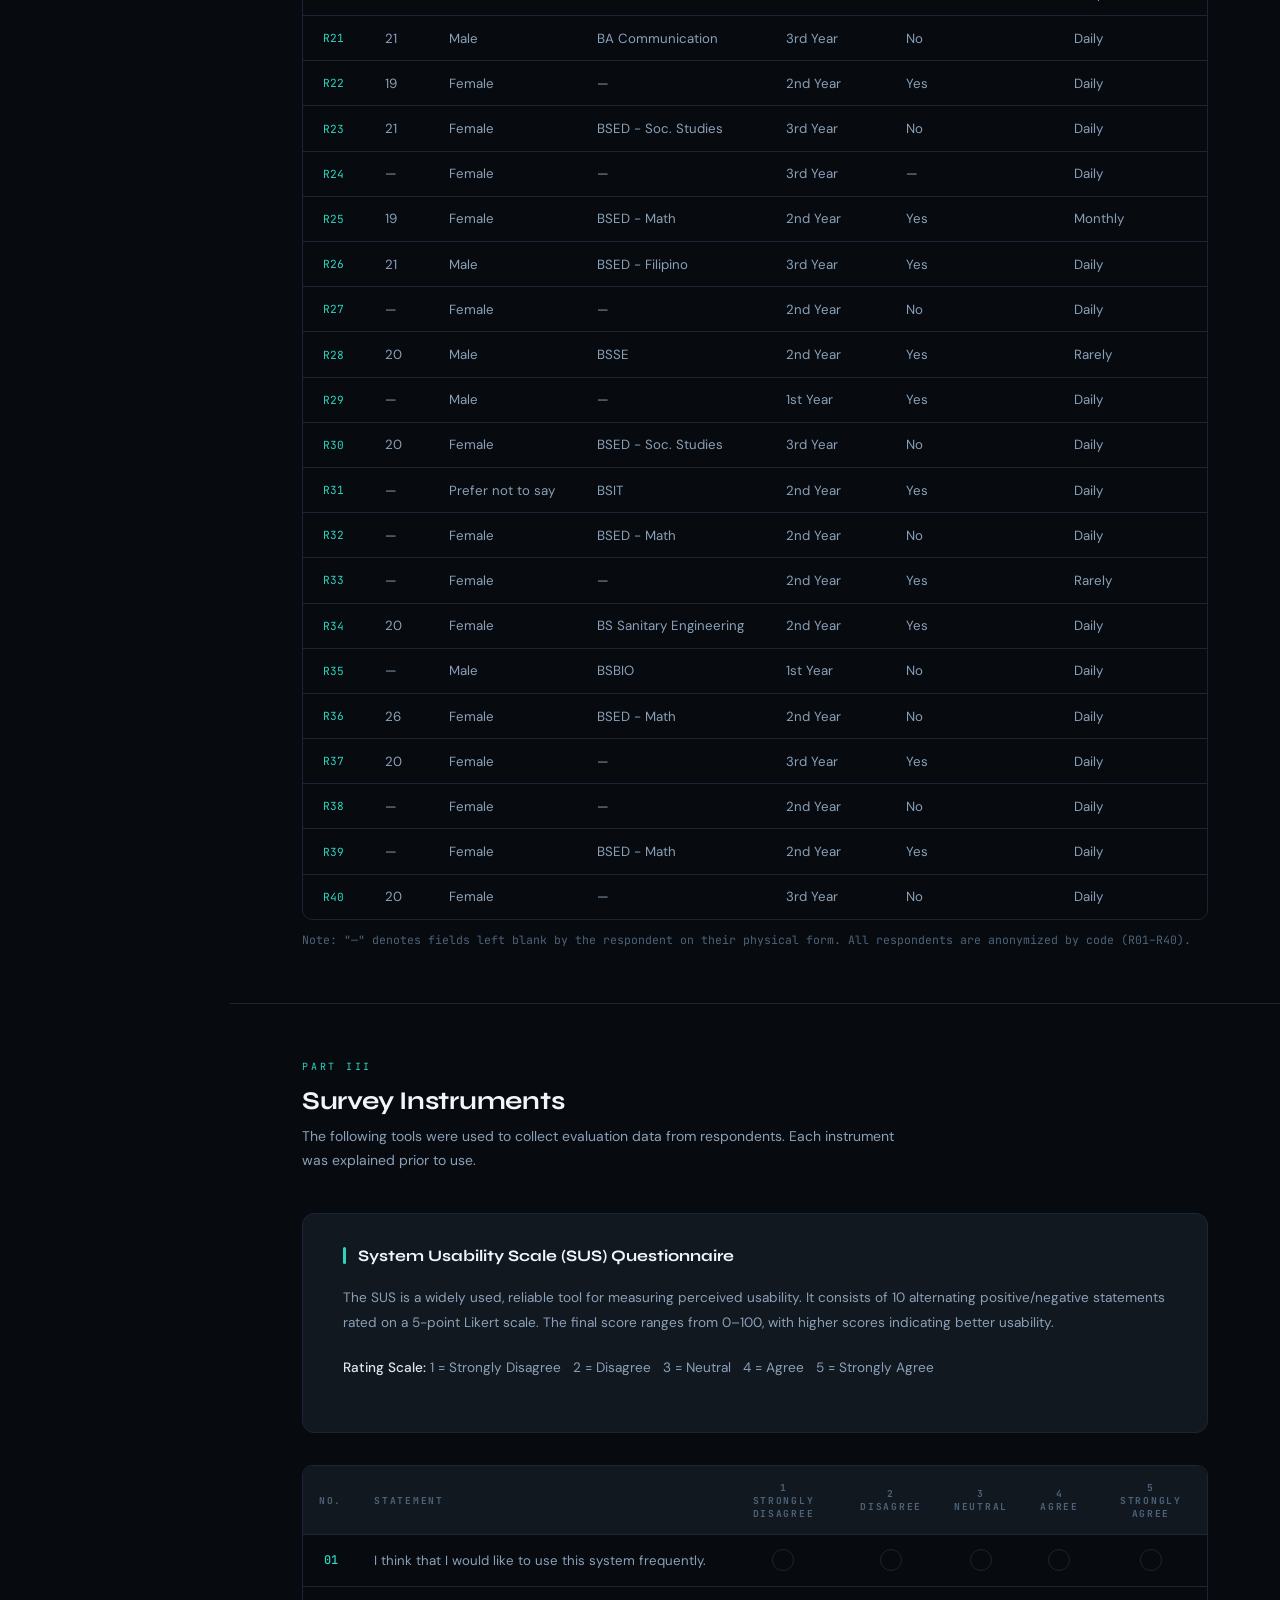
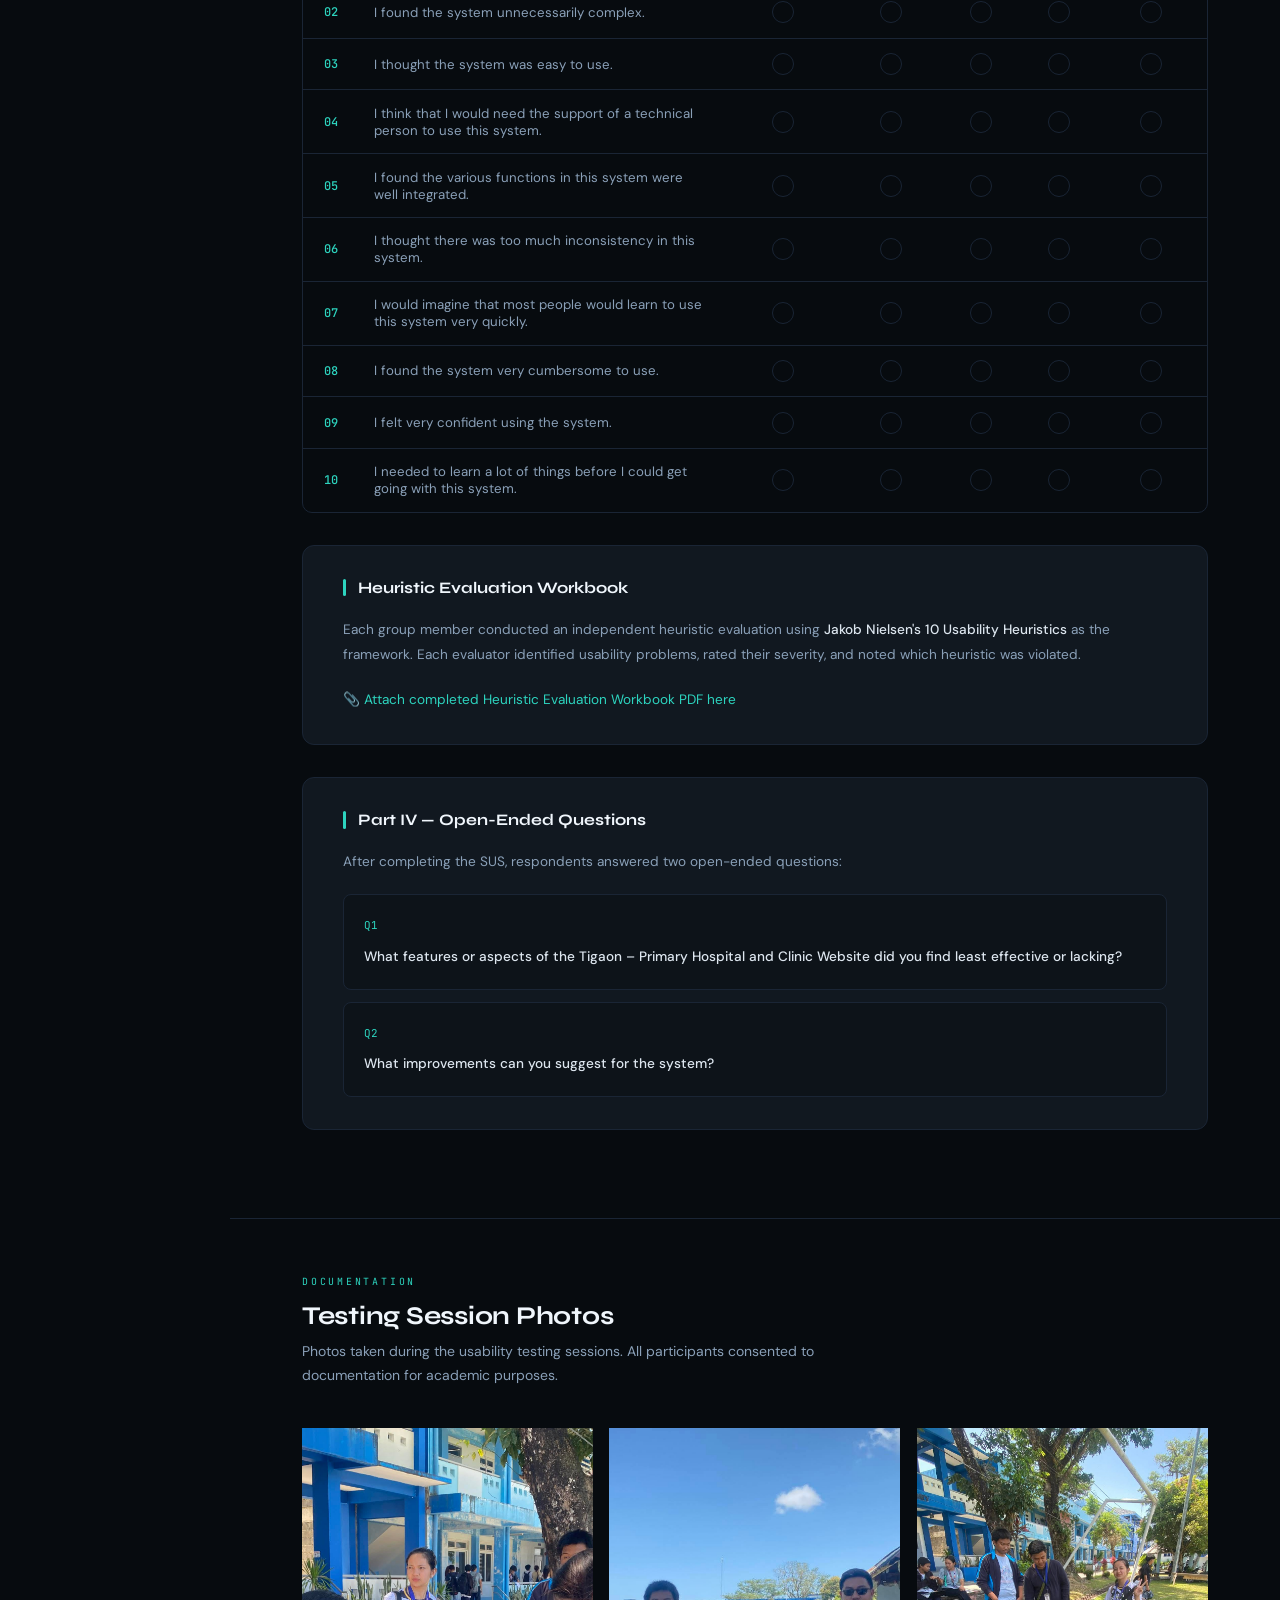
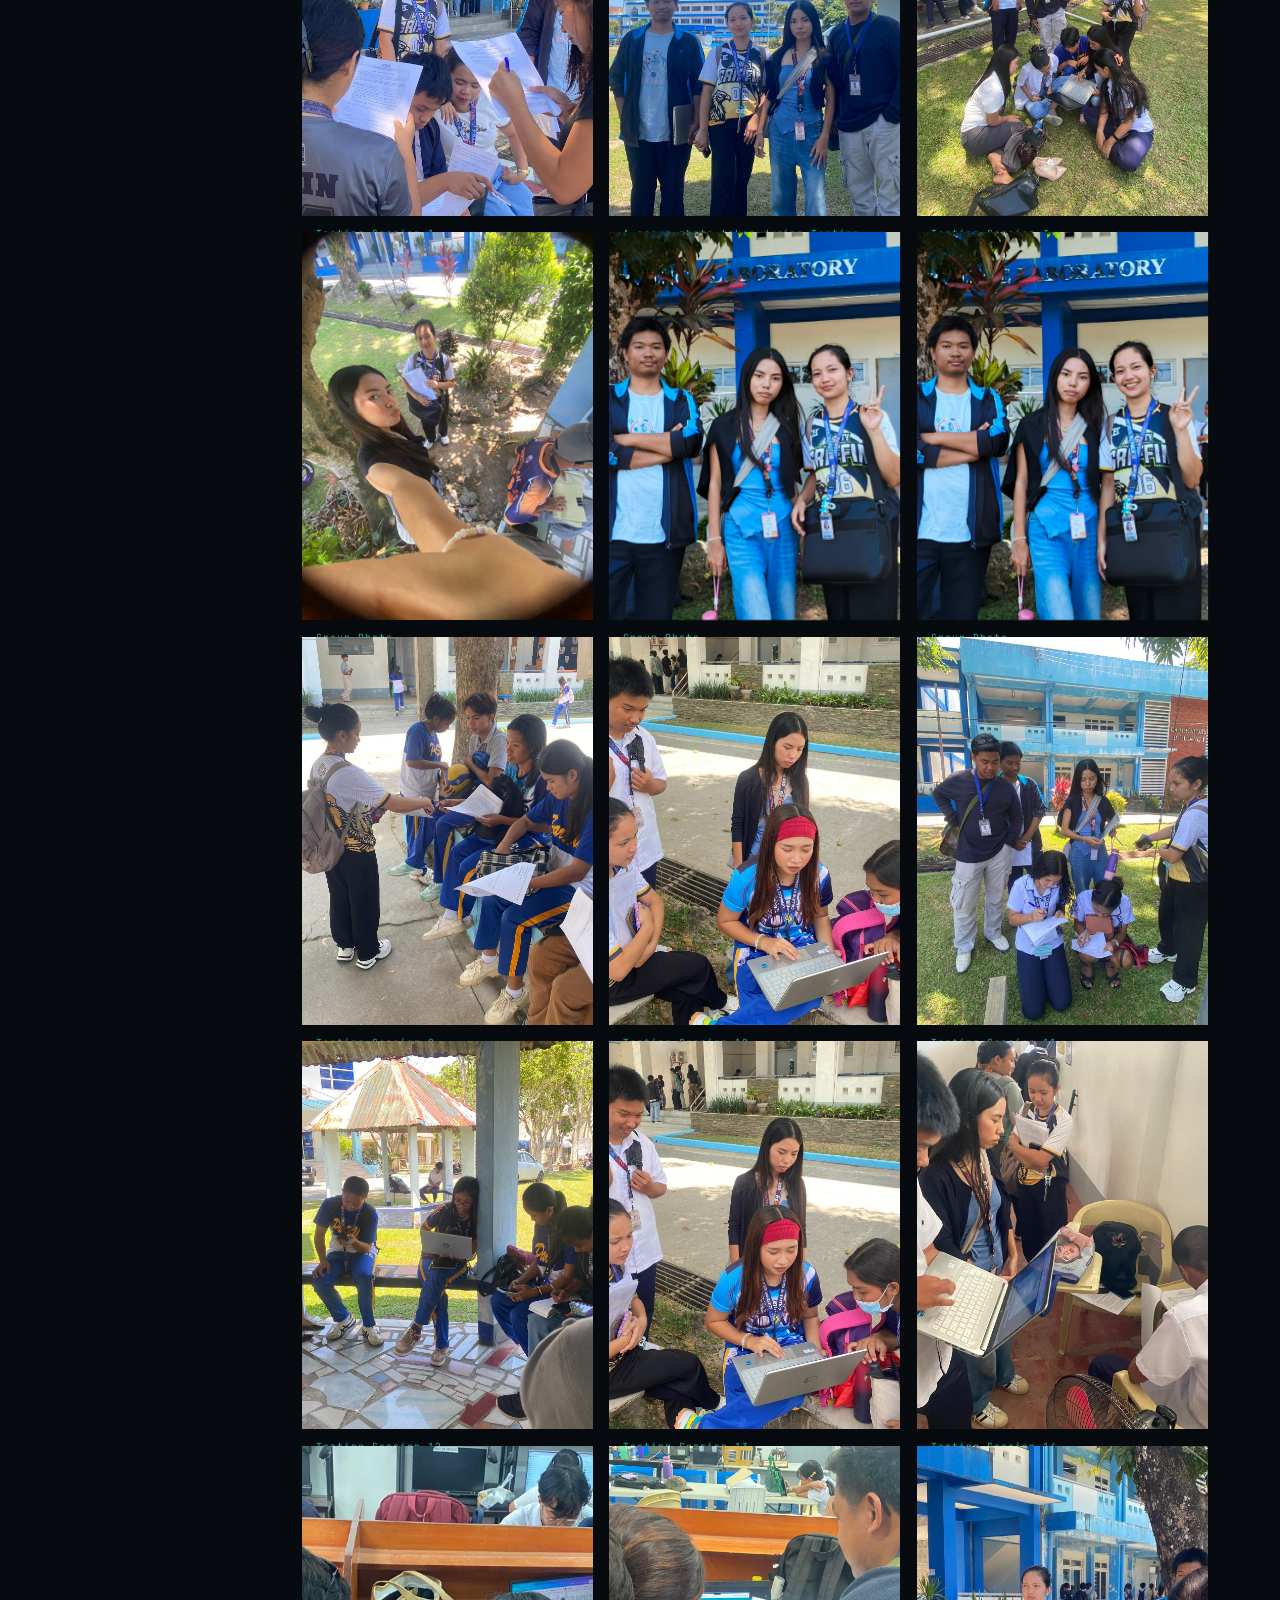
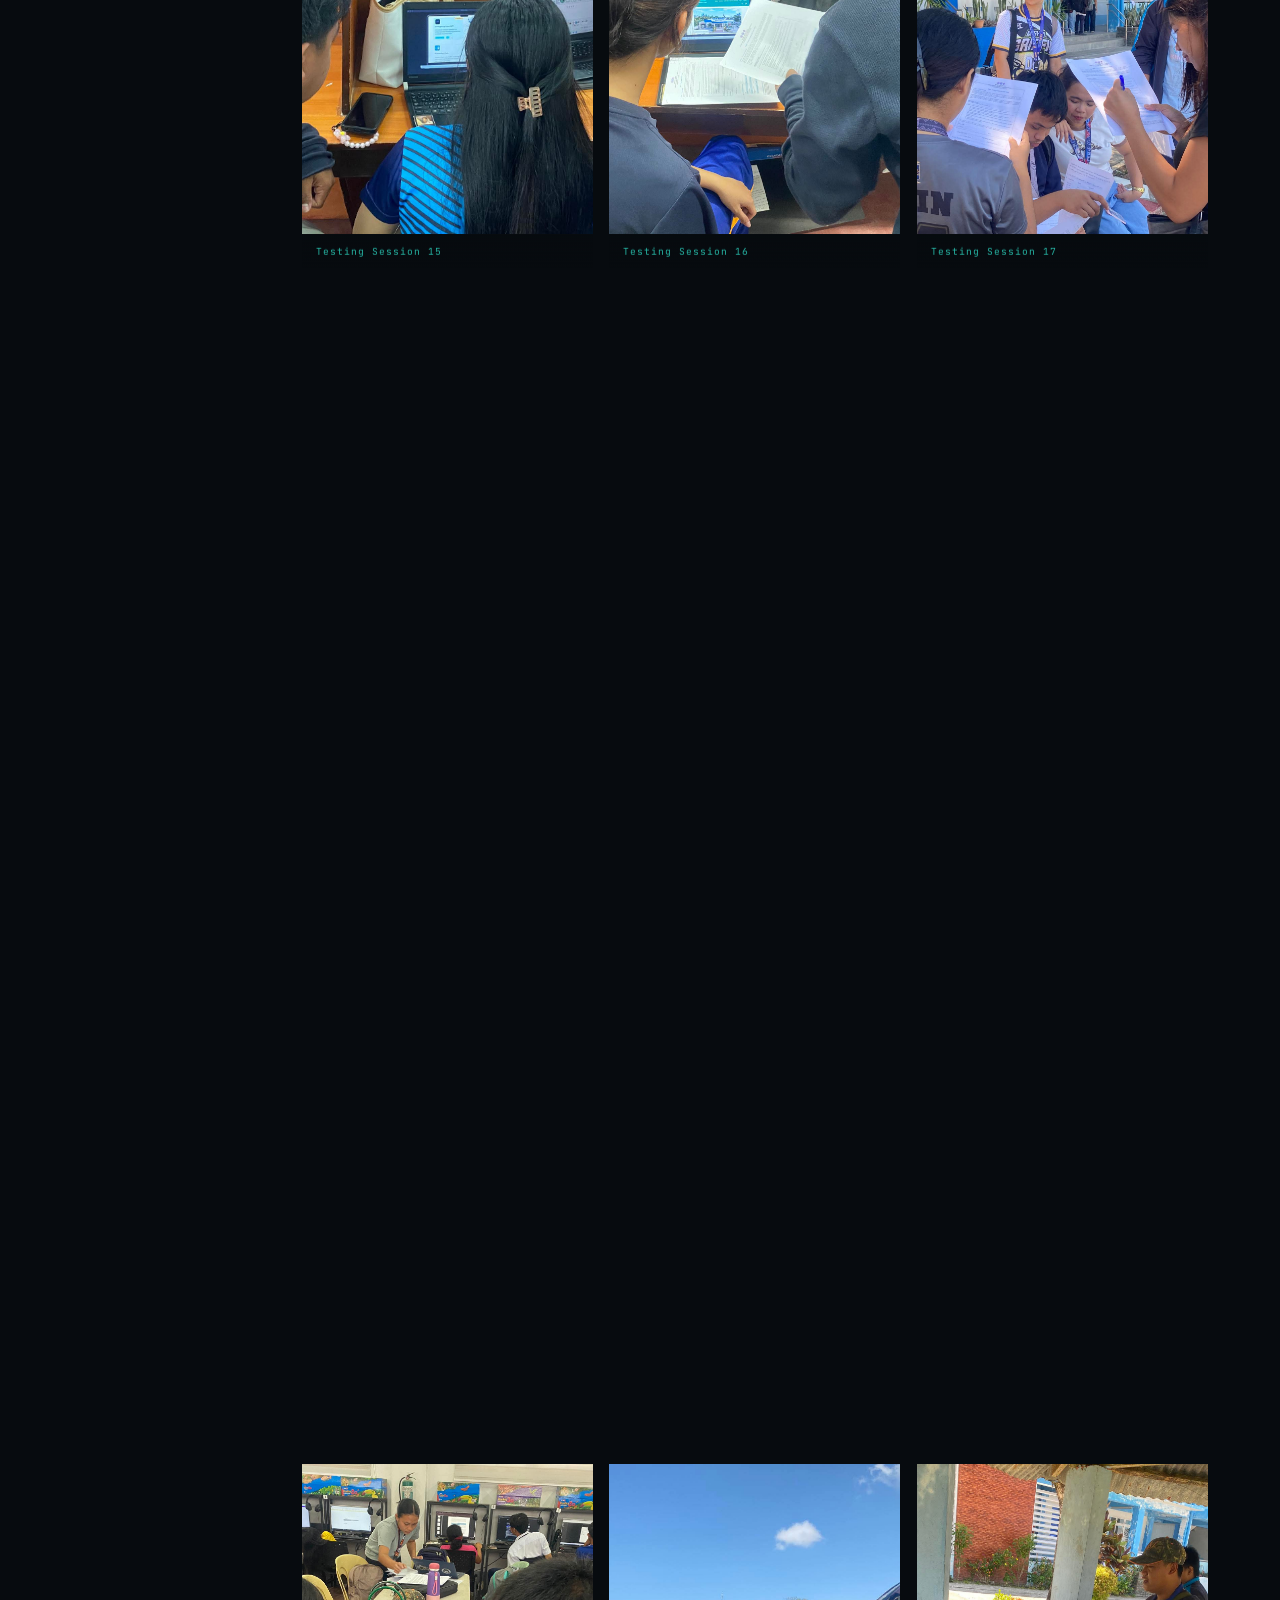
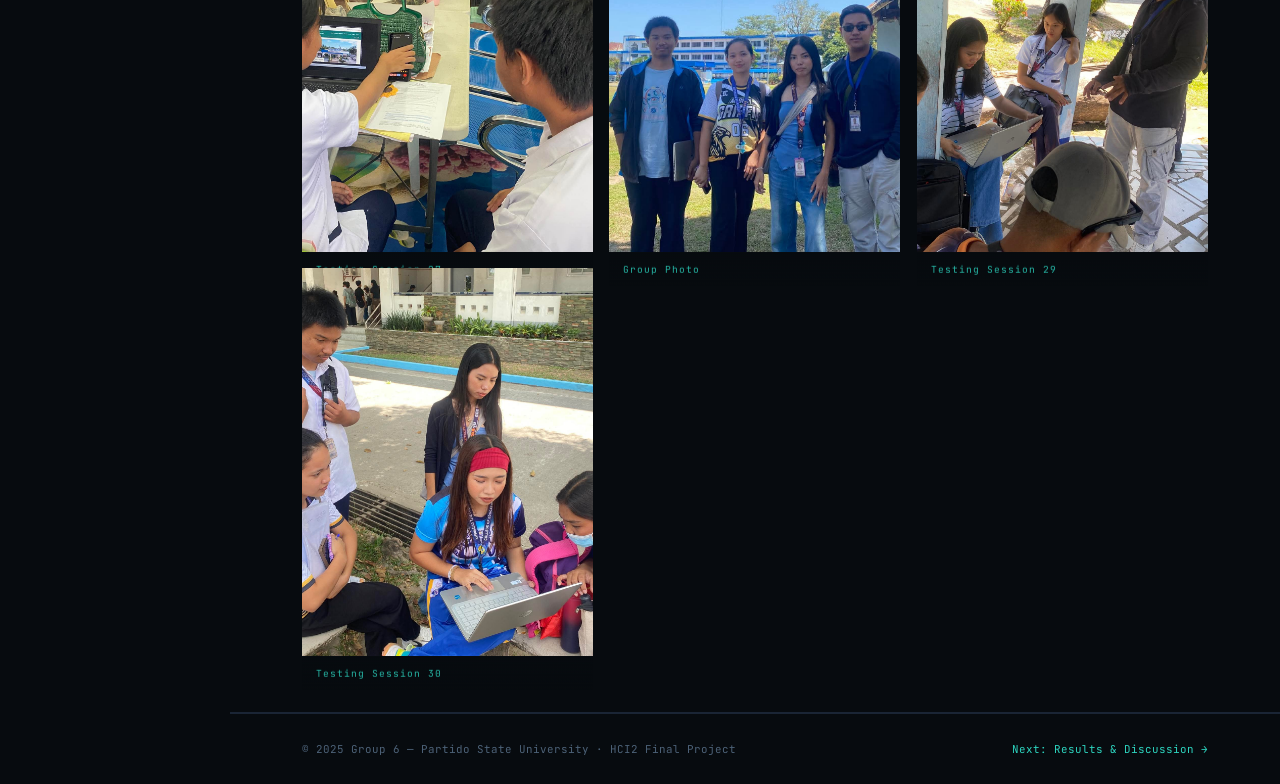
==== commit 25d0a85a: "updating some information from all pages" ====
--- a/data-gathering.html
+++ b/data-gathering.html
@@ -891,23 +891,23 @@
             loading="lazy" />
         </div>
         <div style="border-radius:10px;overflow:hidden;border:1px solid var(--border);aspect-ratio:3/4">
-          <img src="documentation/docu2.jpg" alt="Testing Session 2" style="width:100%;height:100%;object-fit:cover"
-            loading="lazy" />
+          <img src="documentation/docu2.jpg" alt="A group photo taken during Testing"
+            style="width:100%;height:100%;object-fit:cover" loading="lazy" />
         </div>
         <div style="border-radius:10px;overflow:hidden;border:1px solid var(--border);aspect-ratio:3/4">
           <img src="documentation/docu3.jpg" alt="Testing Session 3" style="width:100%;height:100%;object-fit:cover"
             loading="lazy" />
         </div>
         <div style="border-radius:10px;overflow:hidden;border:1px solid var(--border);aspect-ratio:3/4">
-          <img src="documentation/docu4.jpg" alt="Testing Session 4" style="width:100%;height:100%;object-fit:cover"
-            loading="lazy" />
-        </div>
-        <div style="border-radius:10px;overflow:hidden;border:1px solid var(--border);aspect-ratio:3/4">
-          <img src="documentation/docu5.jpg" alt="Testing Session 5" style="width:100%;height:100%;object-fit:cover"
-            loading="lazy" />
-        </div>
-        <div style="border-radius:10px;overflow:hidden;border:1px solid var(--border);aspect-ratio:3/4">
-          <img src="documentation/docu7.jpg" alt="Testing Session 7" style="width:100%;height:100%;object-fit:cover"
+          <img src="documentation/docu4.jpg" alt="Group Photo" style="width:100%;height:100%;object-fit:cover"
+            loading="lazy" />
+        </div>
+        <div style="border-radius:10px;overflow:hidden;border:1px solid var(--border);aspect-ratio:3/4">
+          <img src="documentation/docu5.jpg" alt="Group Photo" style="width:100%;height:100%;object-fit:cover"
+            loading="lazy" />
+        </div>
+        <div style="border-radius:10px;overflow:hidden;border:1px solid var(--border);aspect-ratio:3/4">
+          <img src="documentation/docu7.jpg" alt="Group Photo" style="width:100%;height:100%;object-fit:cover"
             loading="lazy" />
         </div>
 
@@ -988,7 +988,7 @@
             loading="lazy" />
         </div>
         <div style="border-radius:10px;overflow:hidden;border:1px solid var(--border);aspect-ratio:3/4">
-          <img src="documentation/docu29.jpeg" alt="Testing Session 28" style="width:100%;height:100%;object-fit:cover"
+          <img src="documentation/docu29.jpeg" alt="Group Photo" style="width:100%;height:100%;object-fit:cover"
             loading="lazy" />
         </div>
         <div style="border-radius:10px;overflow:hidden;border:1px solid var(--border);aspect-ratio:3/4">
@@ -1015,7 +1015,7 @@
       document.getElementById('overlay').classList.toggle('open');
     }
   </script>
-<script src="animations.js"></script>
+  <script src="animations.js"></script>
 </body>
 
 </html>
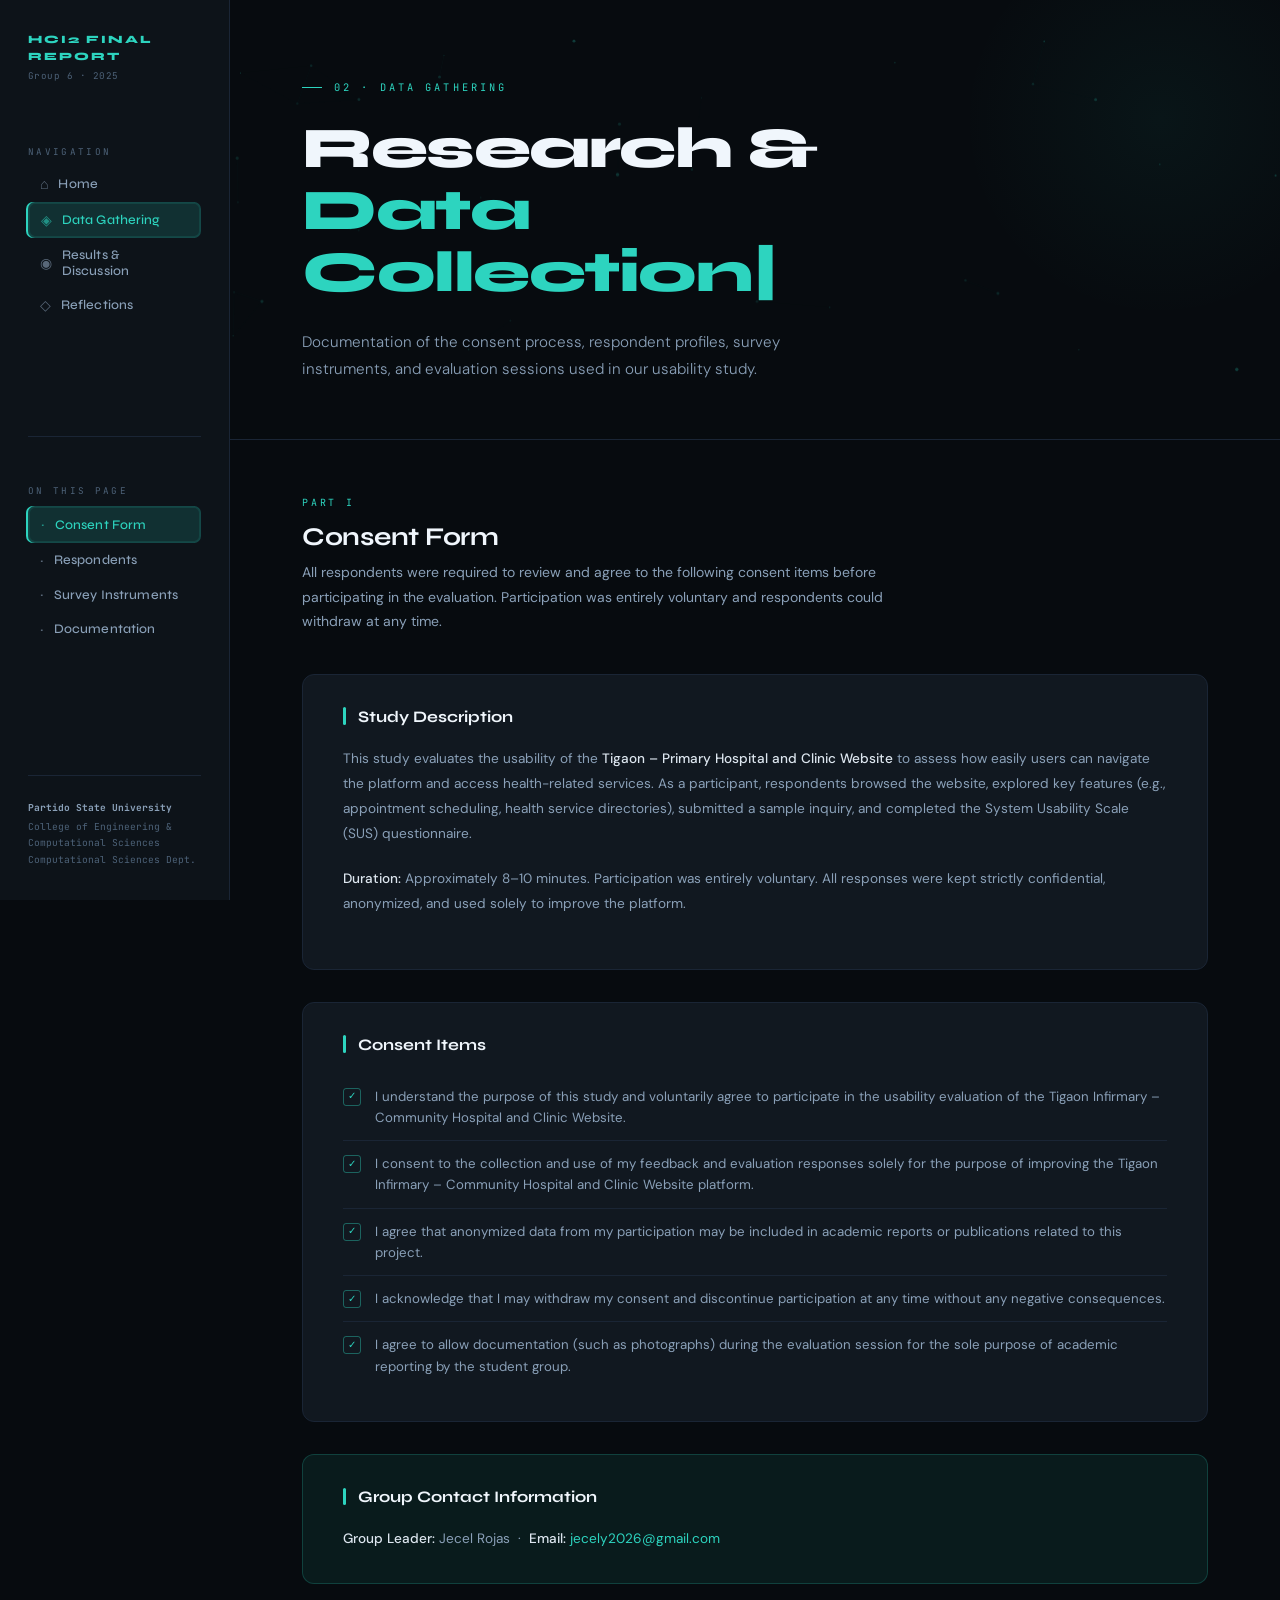
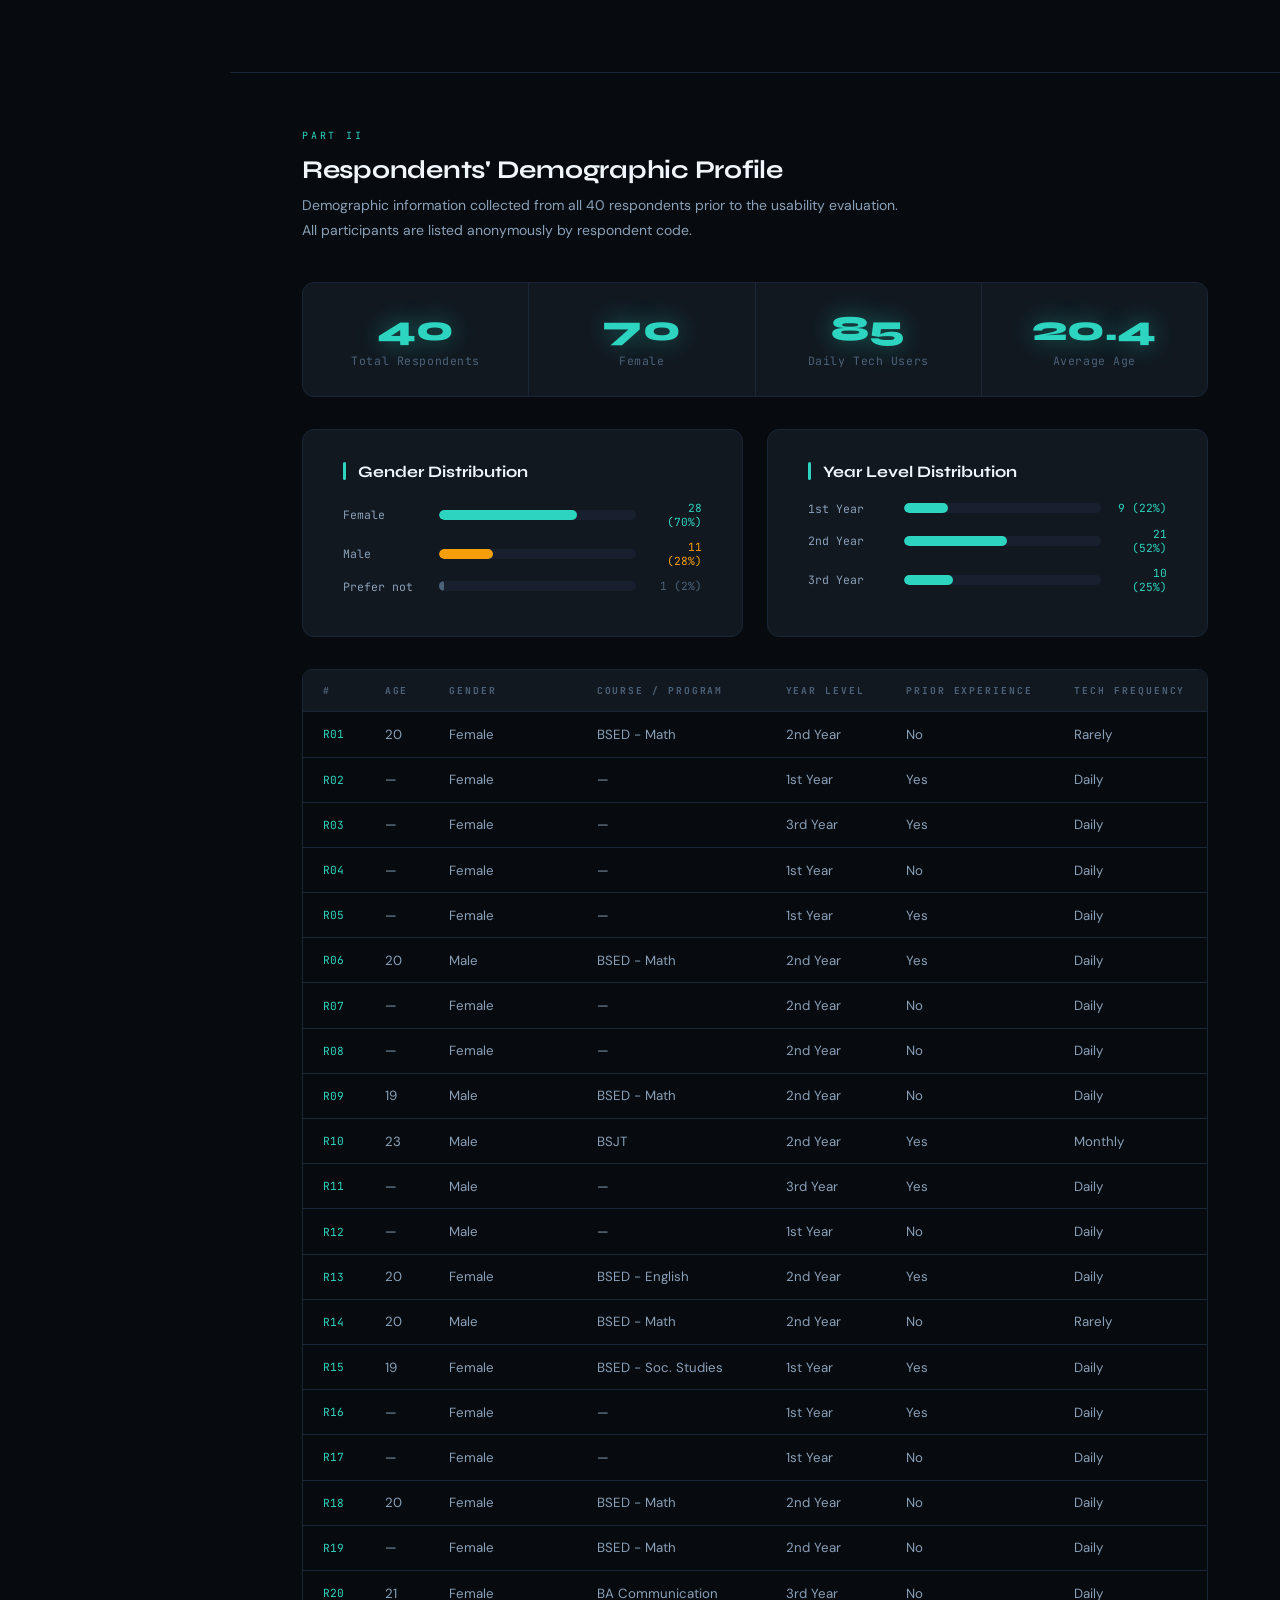
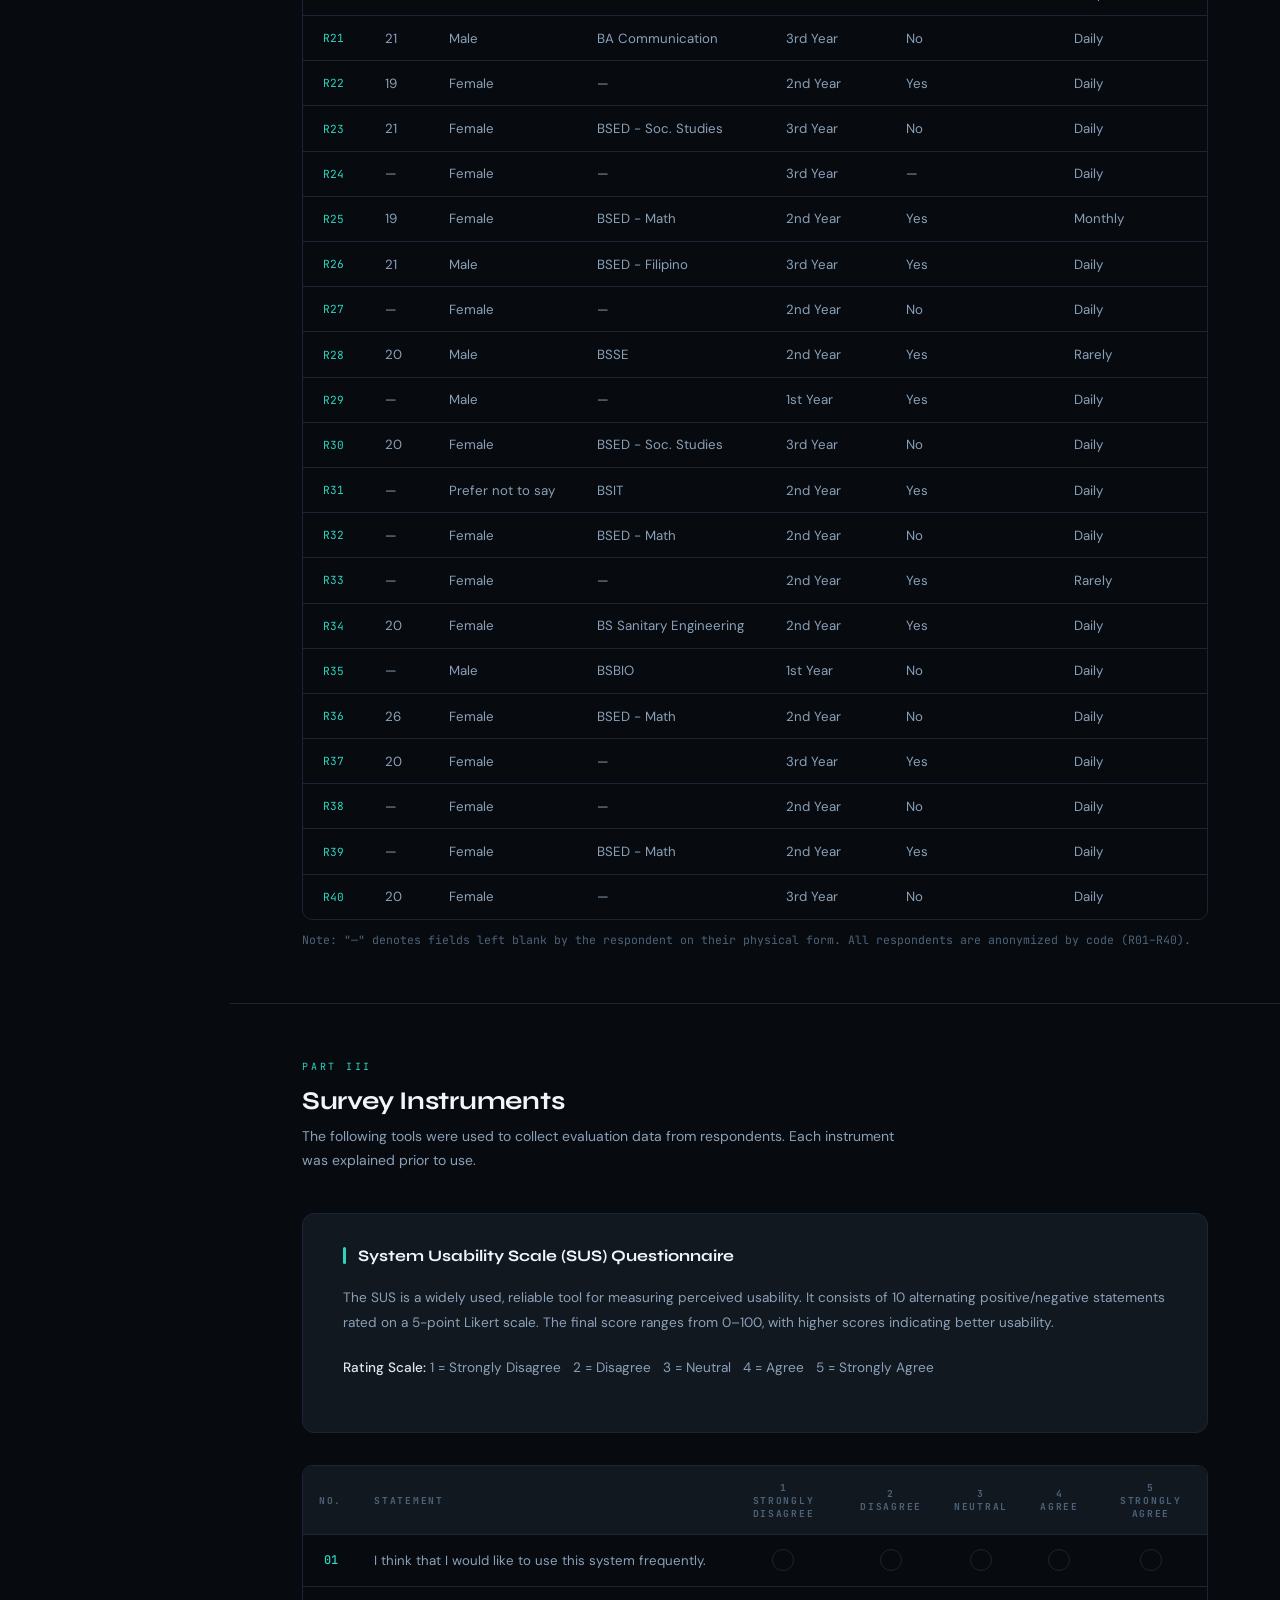
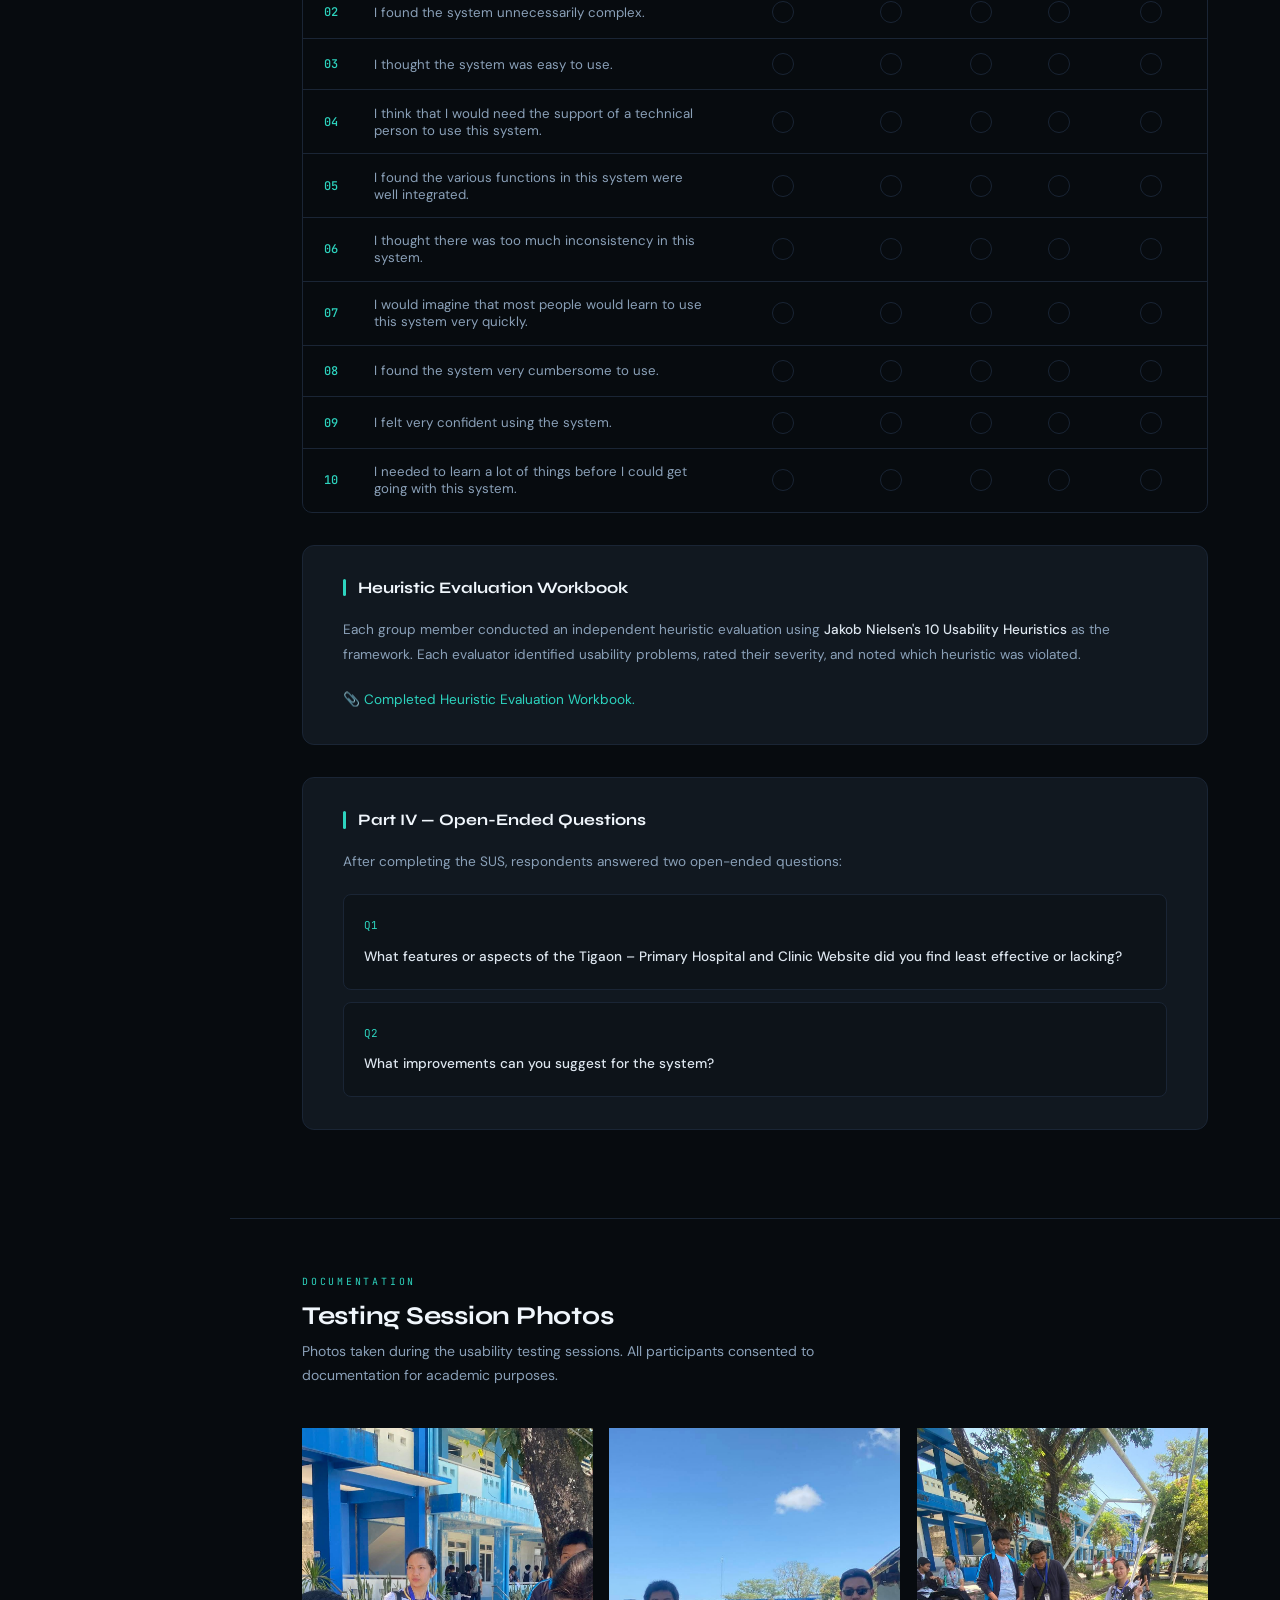
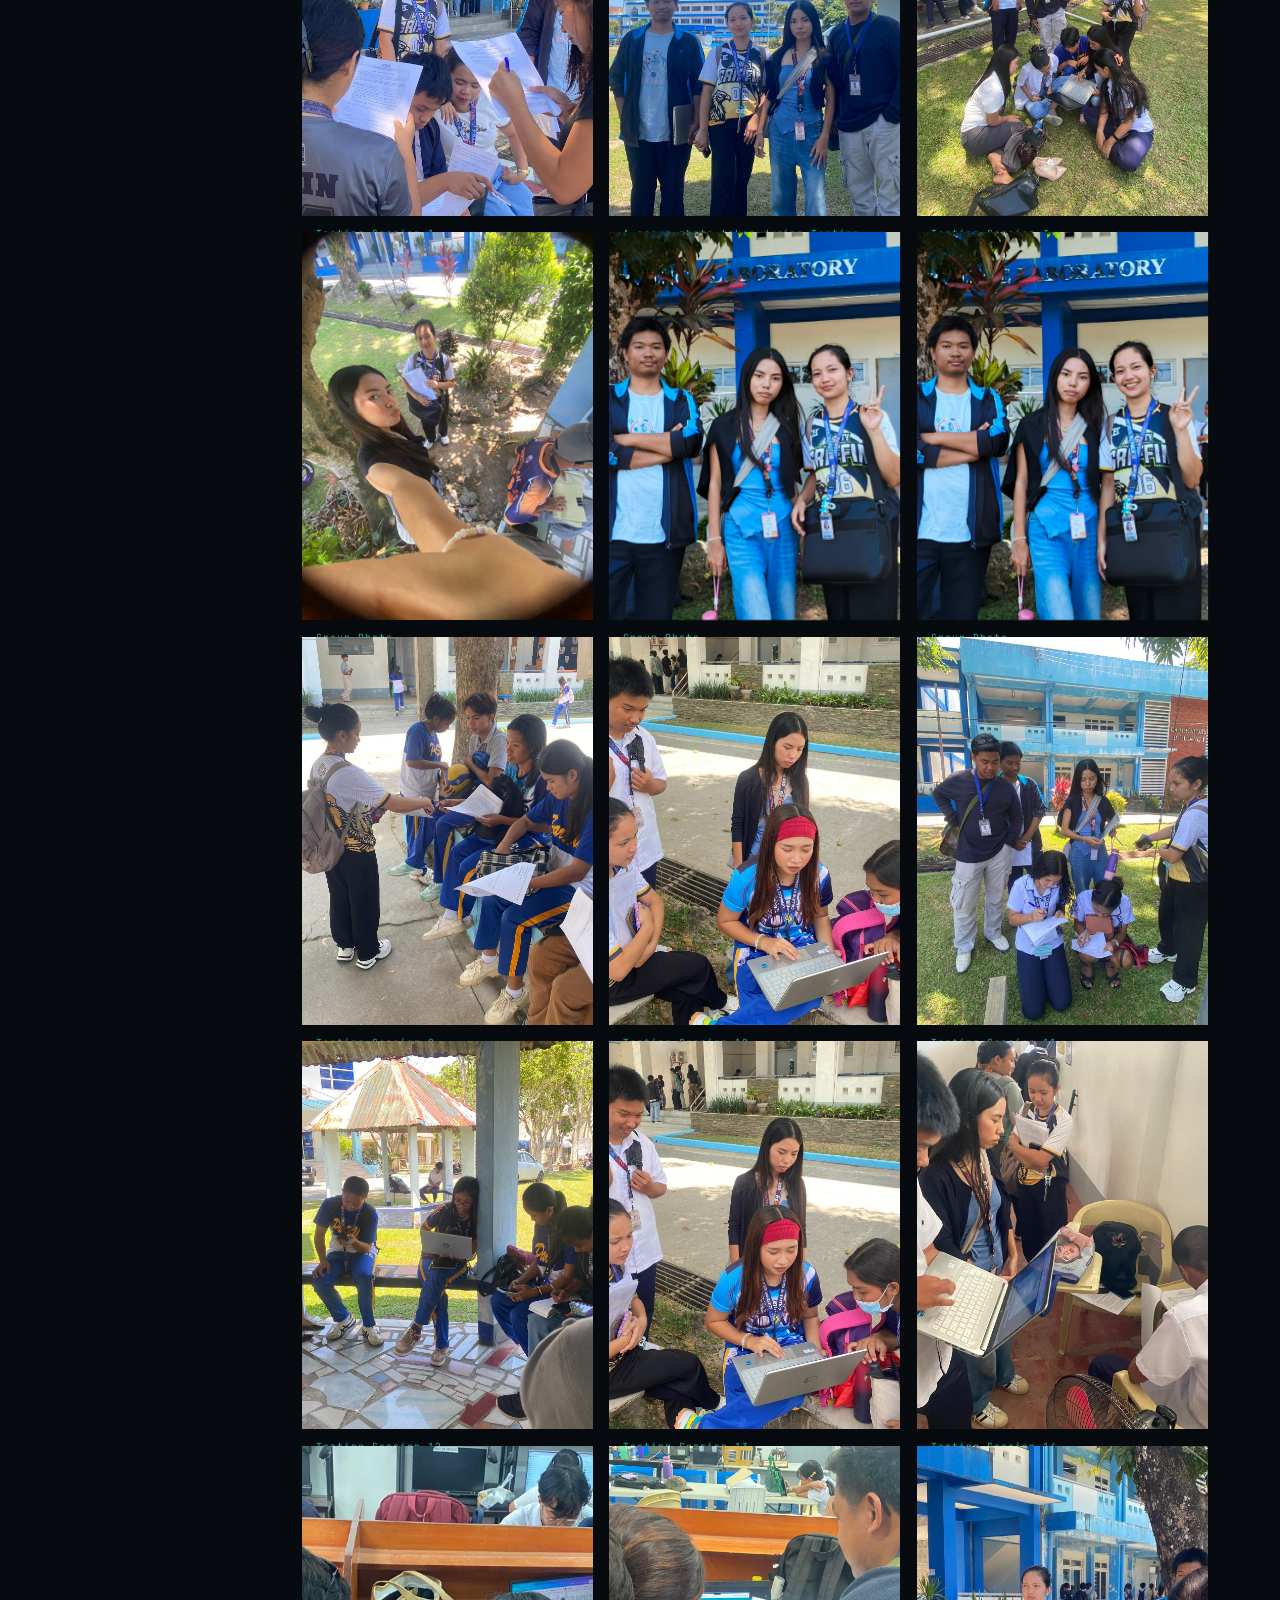
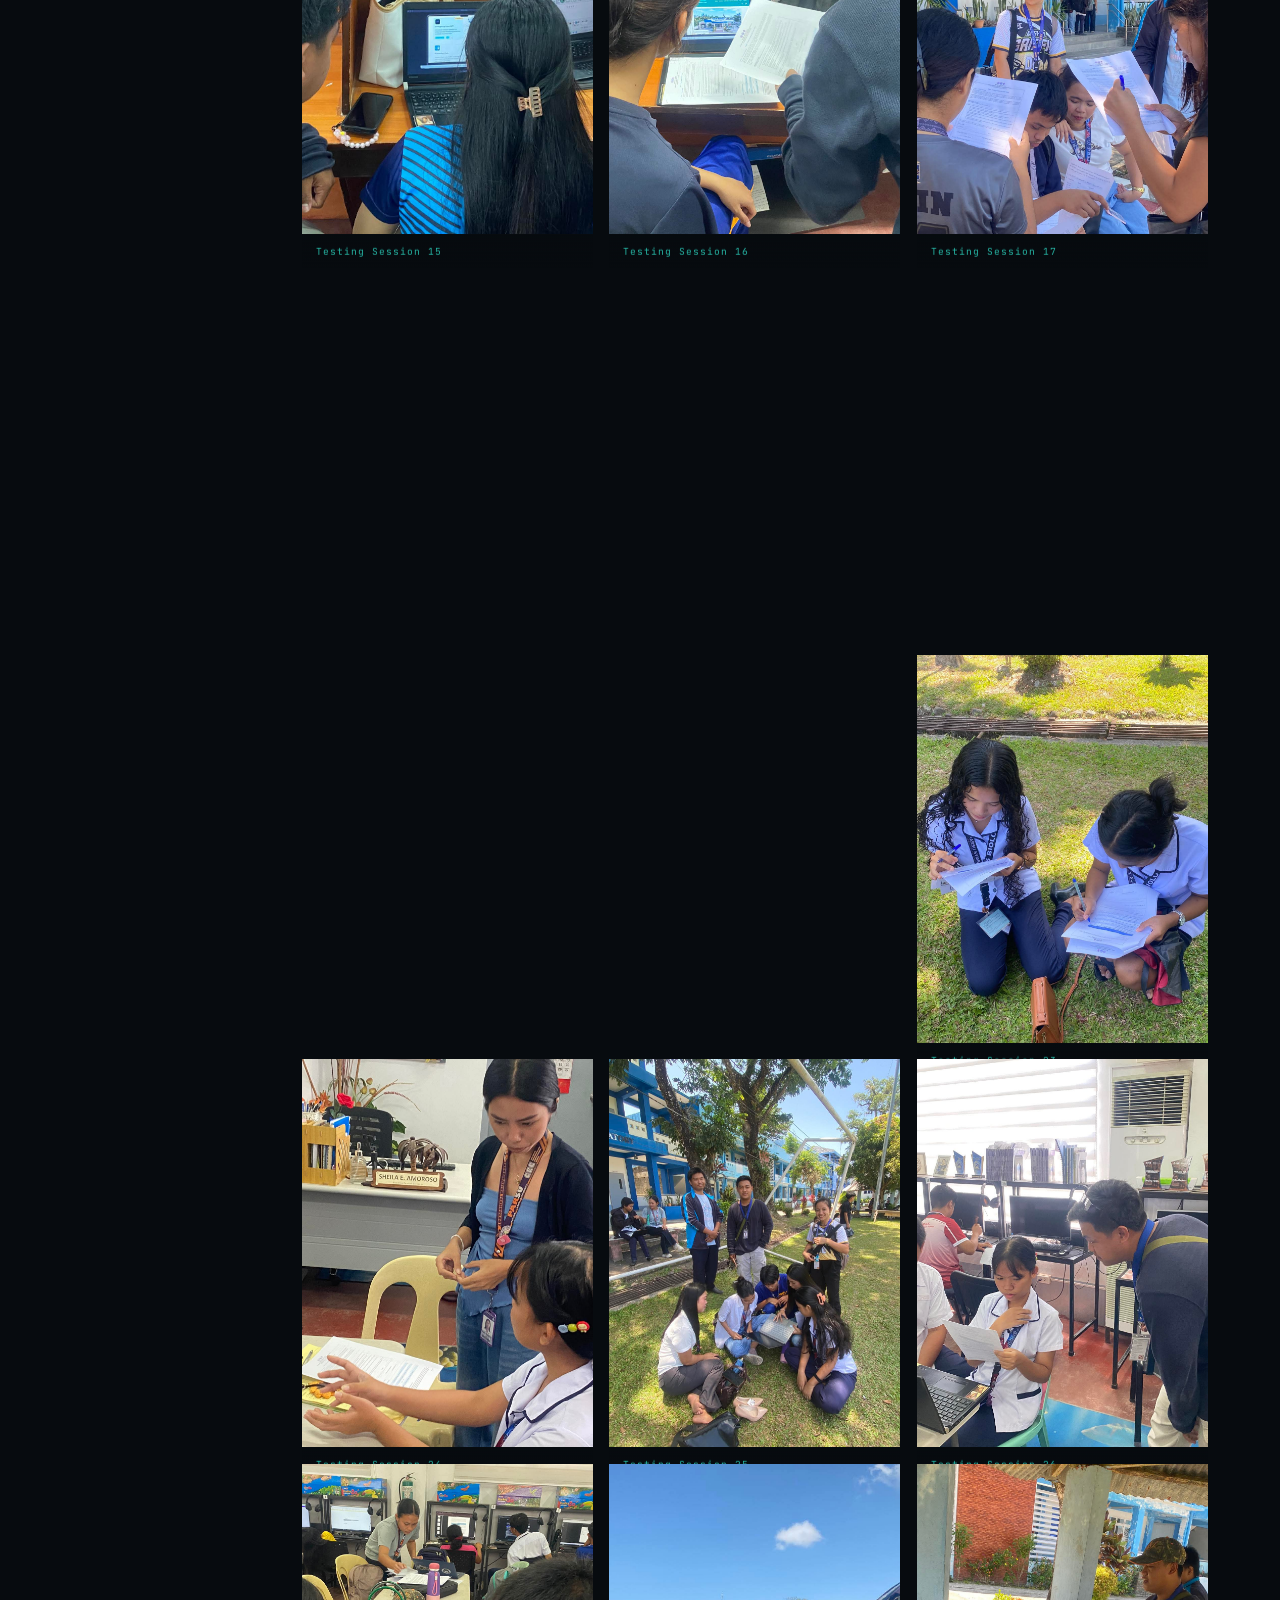
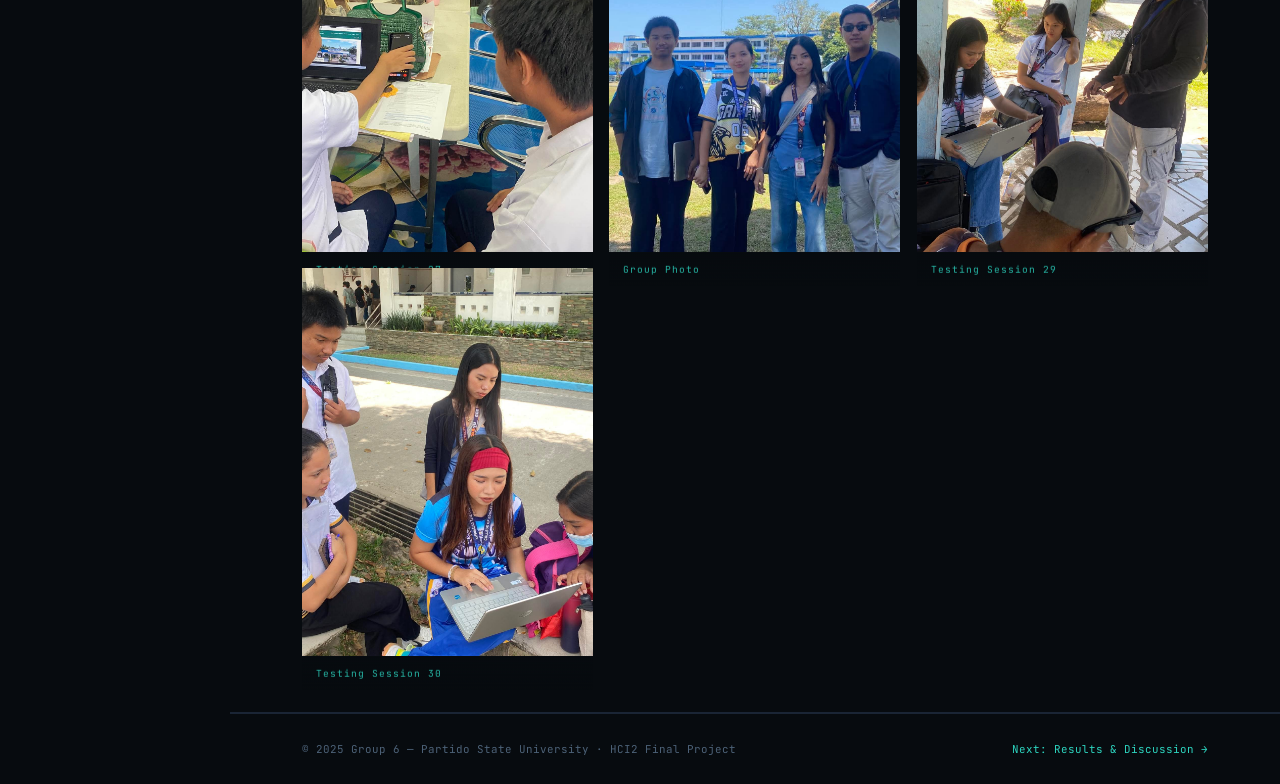
==== commit 3ae7befb: "Attaching the PDF of the completed Heuristic Evaluation Workbook." ====
--- a/data-gathering.html
+++ b/data-gathering.html
@@ -852,8 +852,9 @@
           and noted which heuristic was violated.
         </p>
         <p style="margin:0">
-          📎 <a href="#" style="color:var(--accent);text-decoration:none;font-size:0.85rem">Attach completed Heuristic
-            Evaluation Workbook PDF here</a>
+          📎 <a href="Results_Discussion_Group6.pdf"
+            style="color:var(--accent);text-decoration:none;font-size:0.85rem">Completed Heuristic Evaluation
+            Workbook.</a>
         </p>
       </div>
 
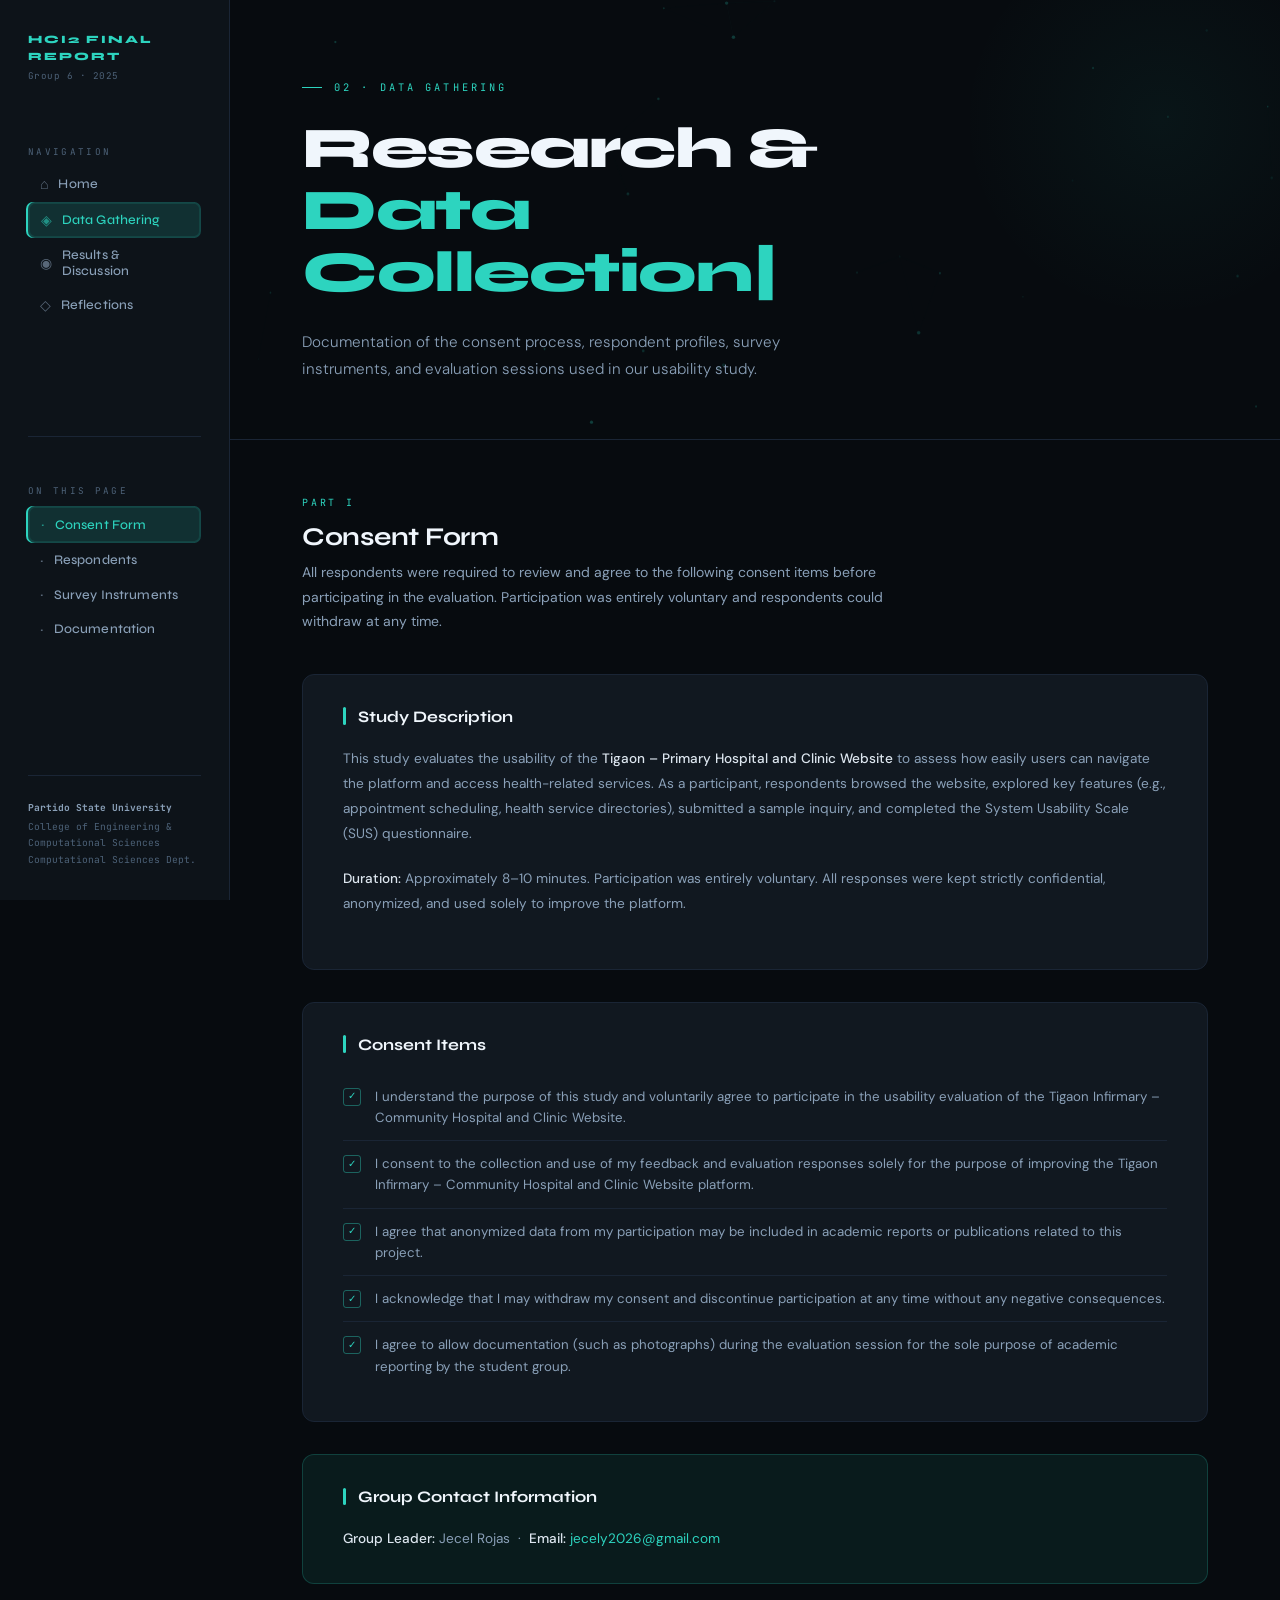
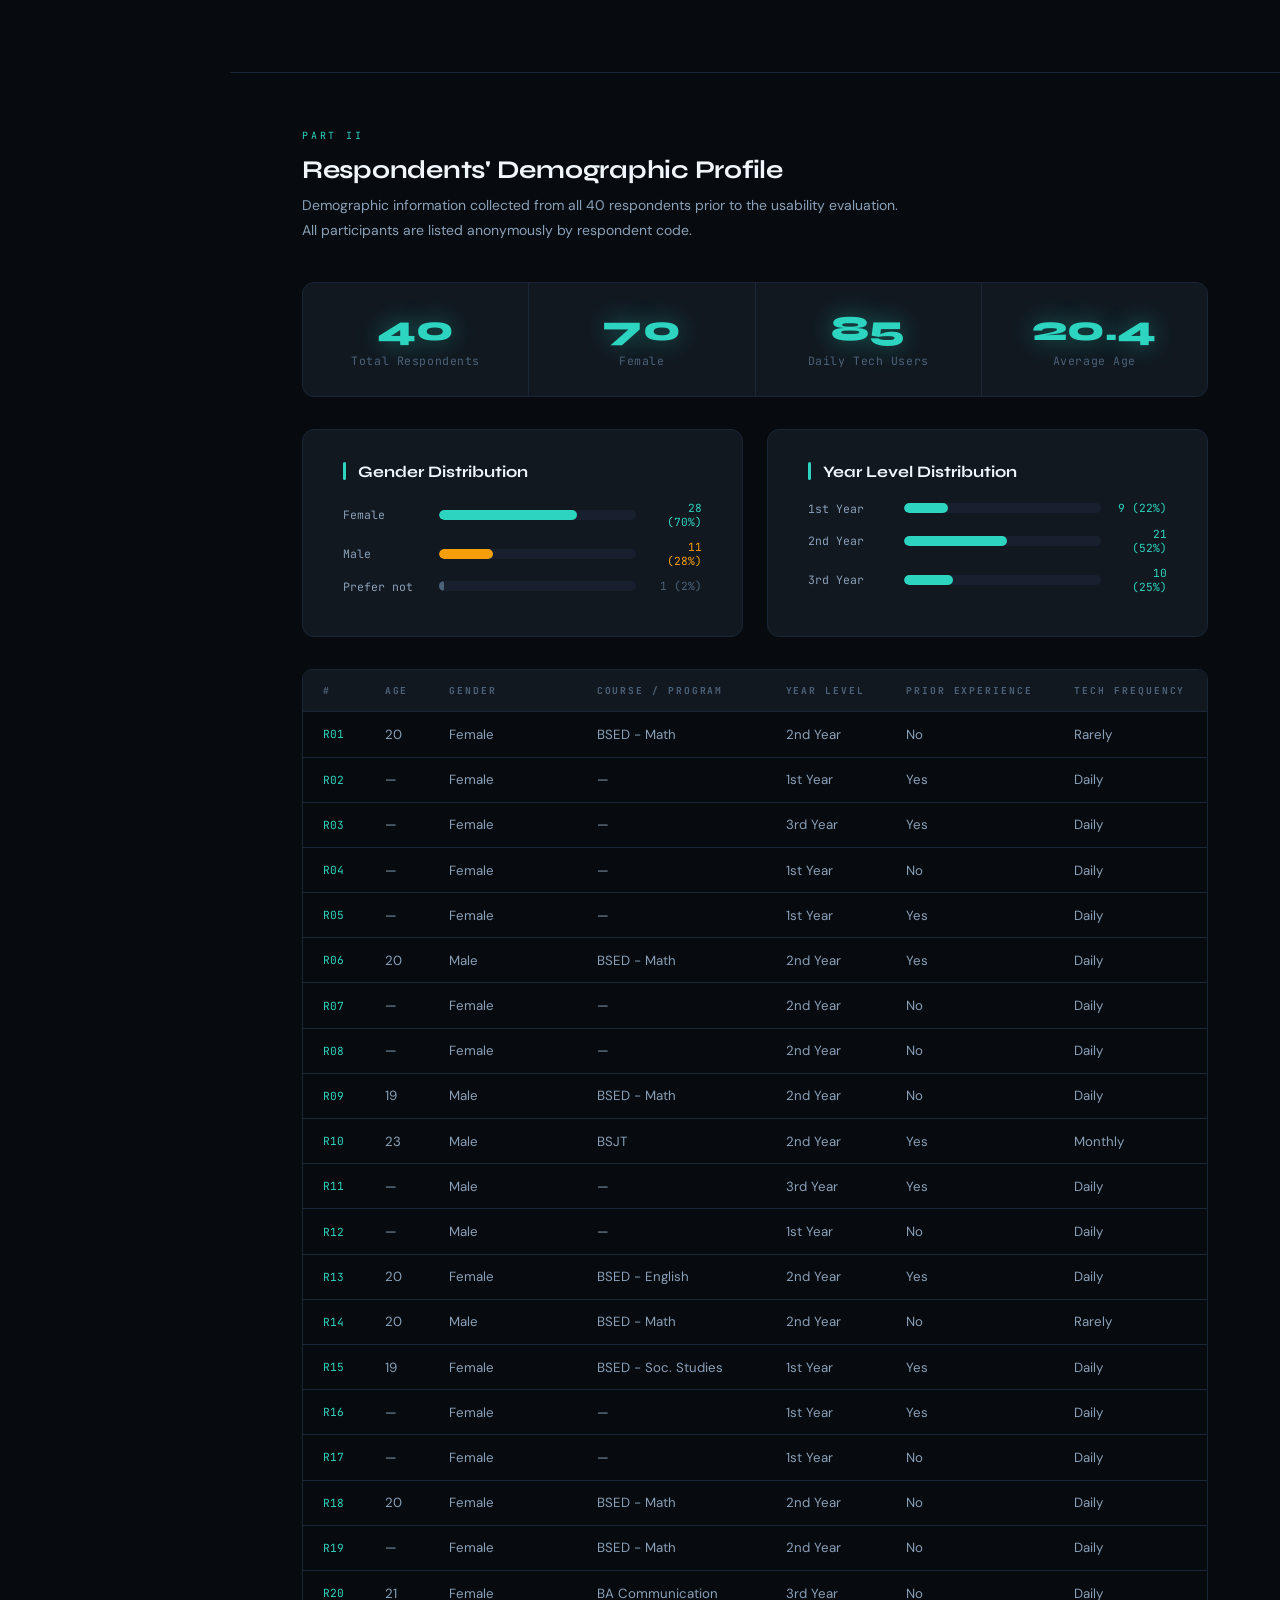
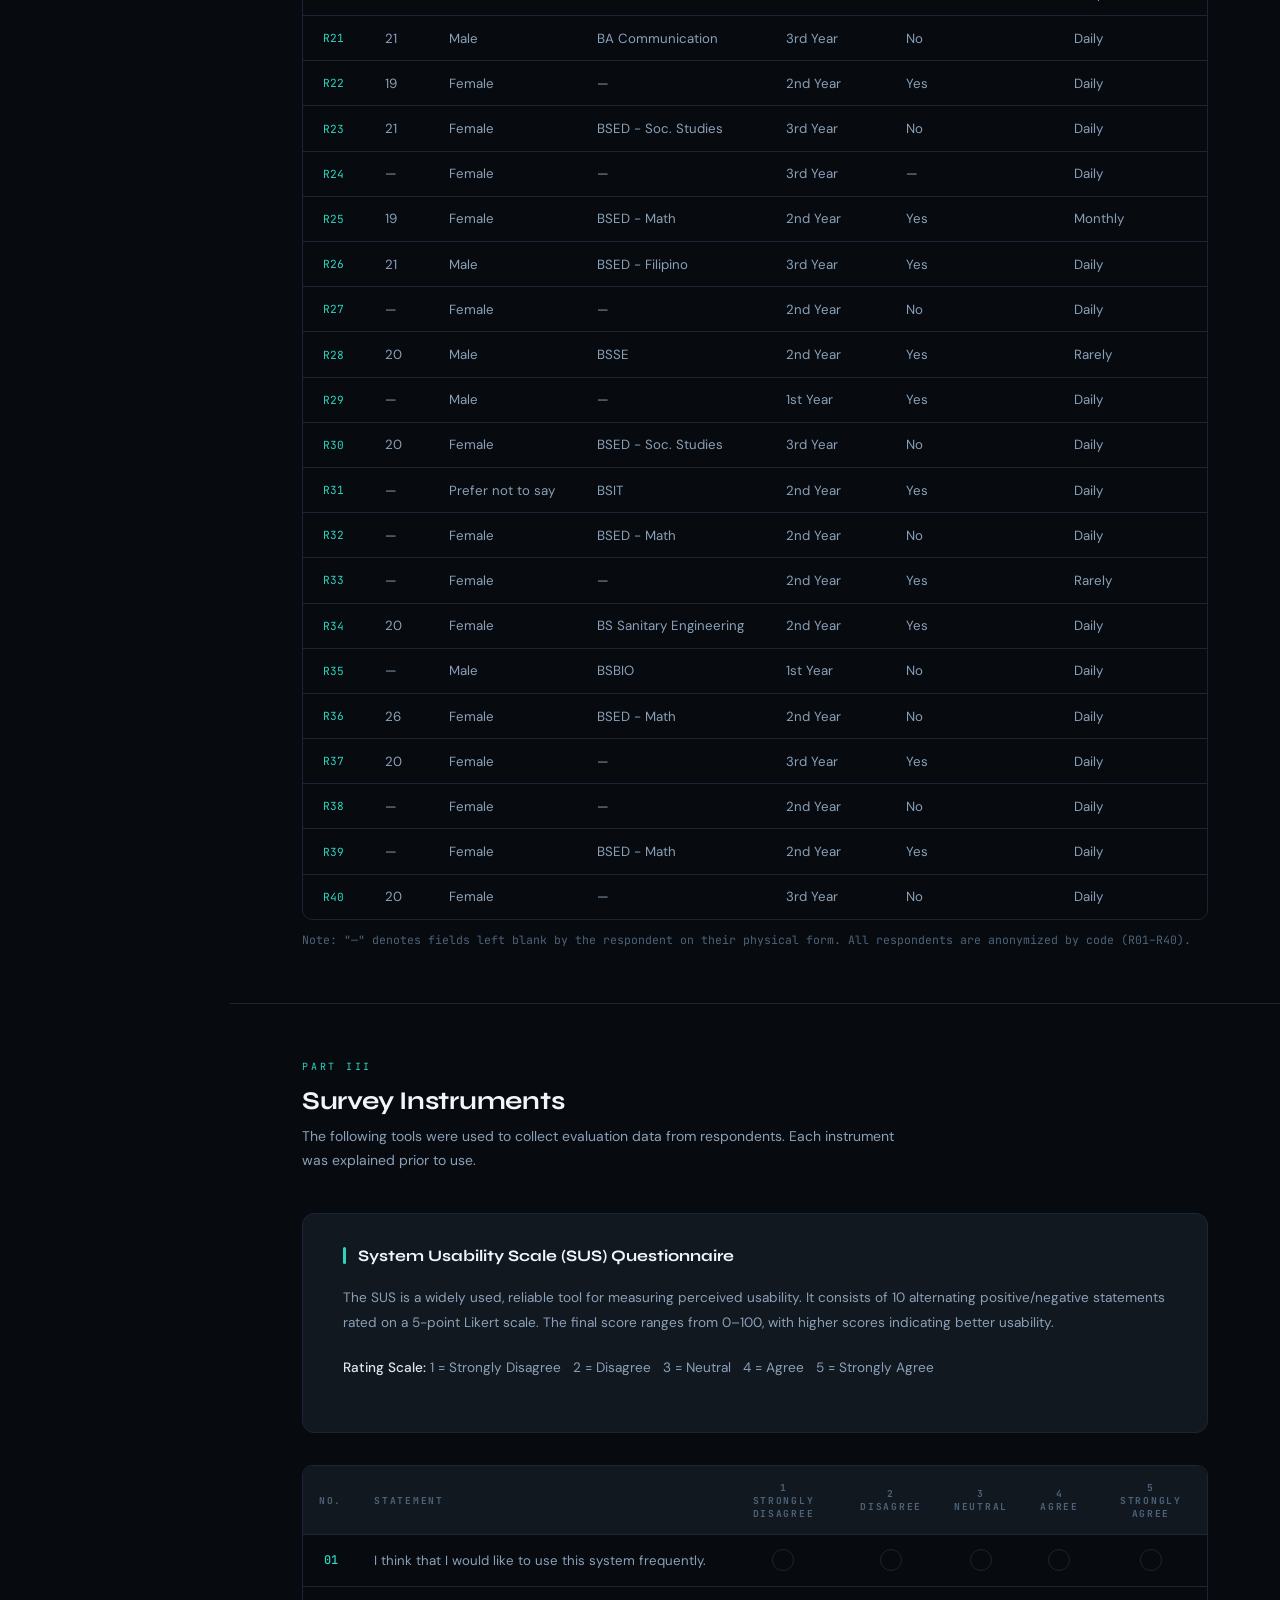
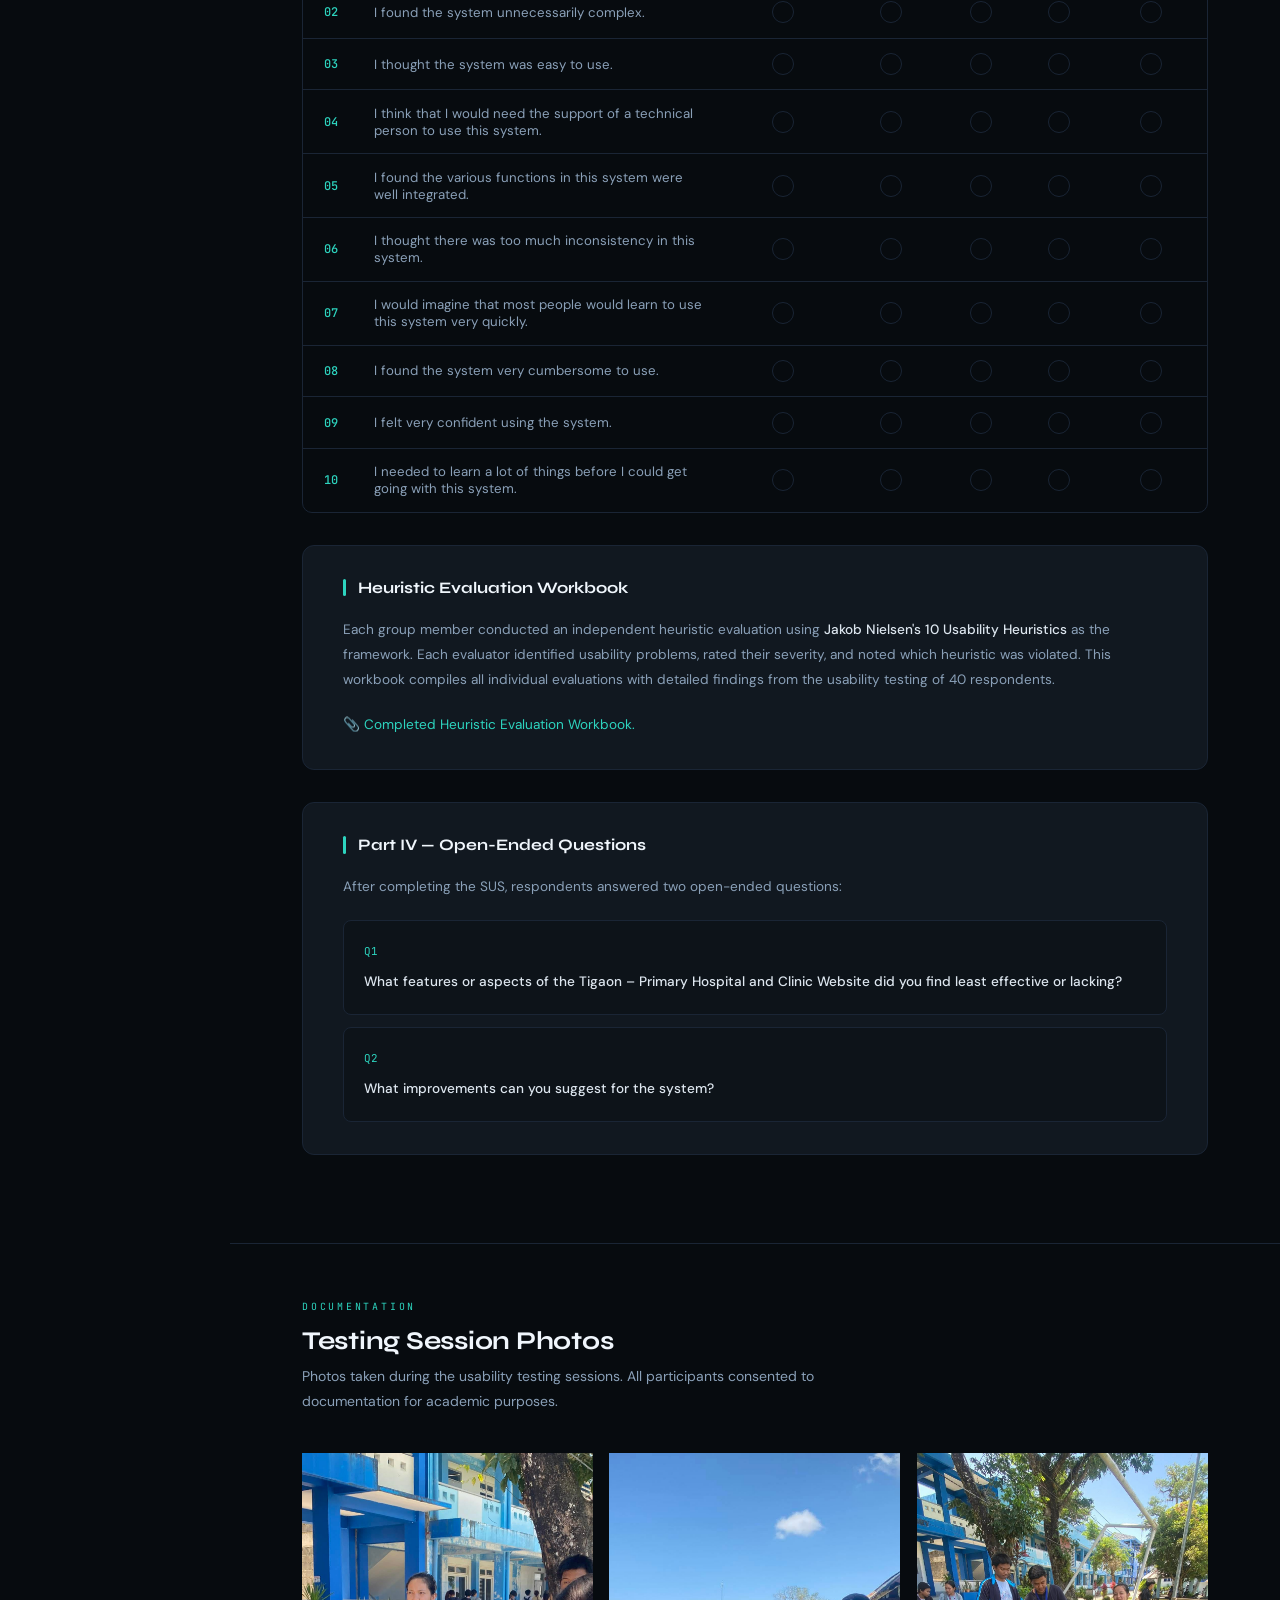
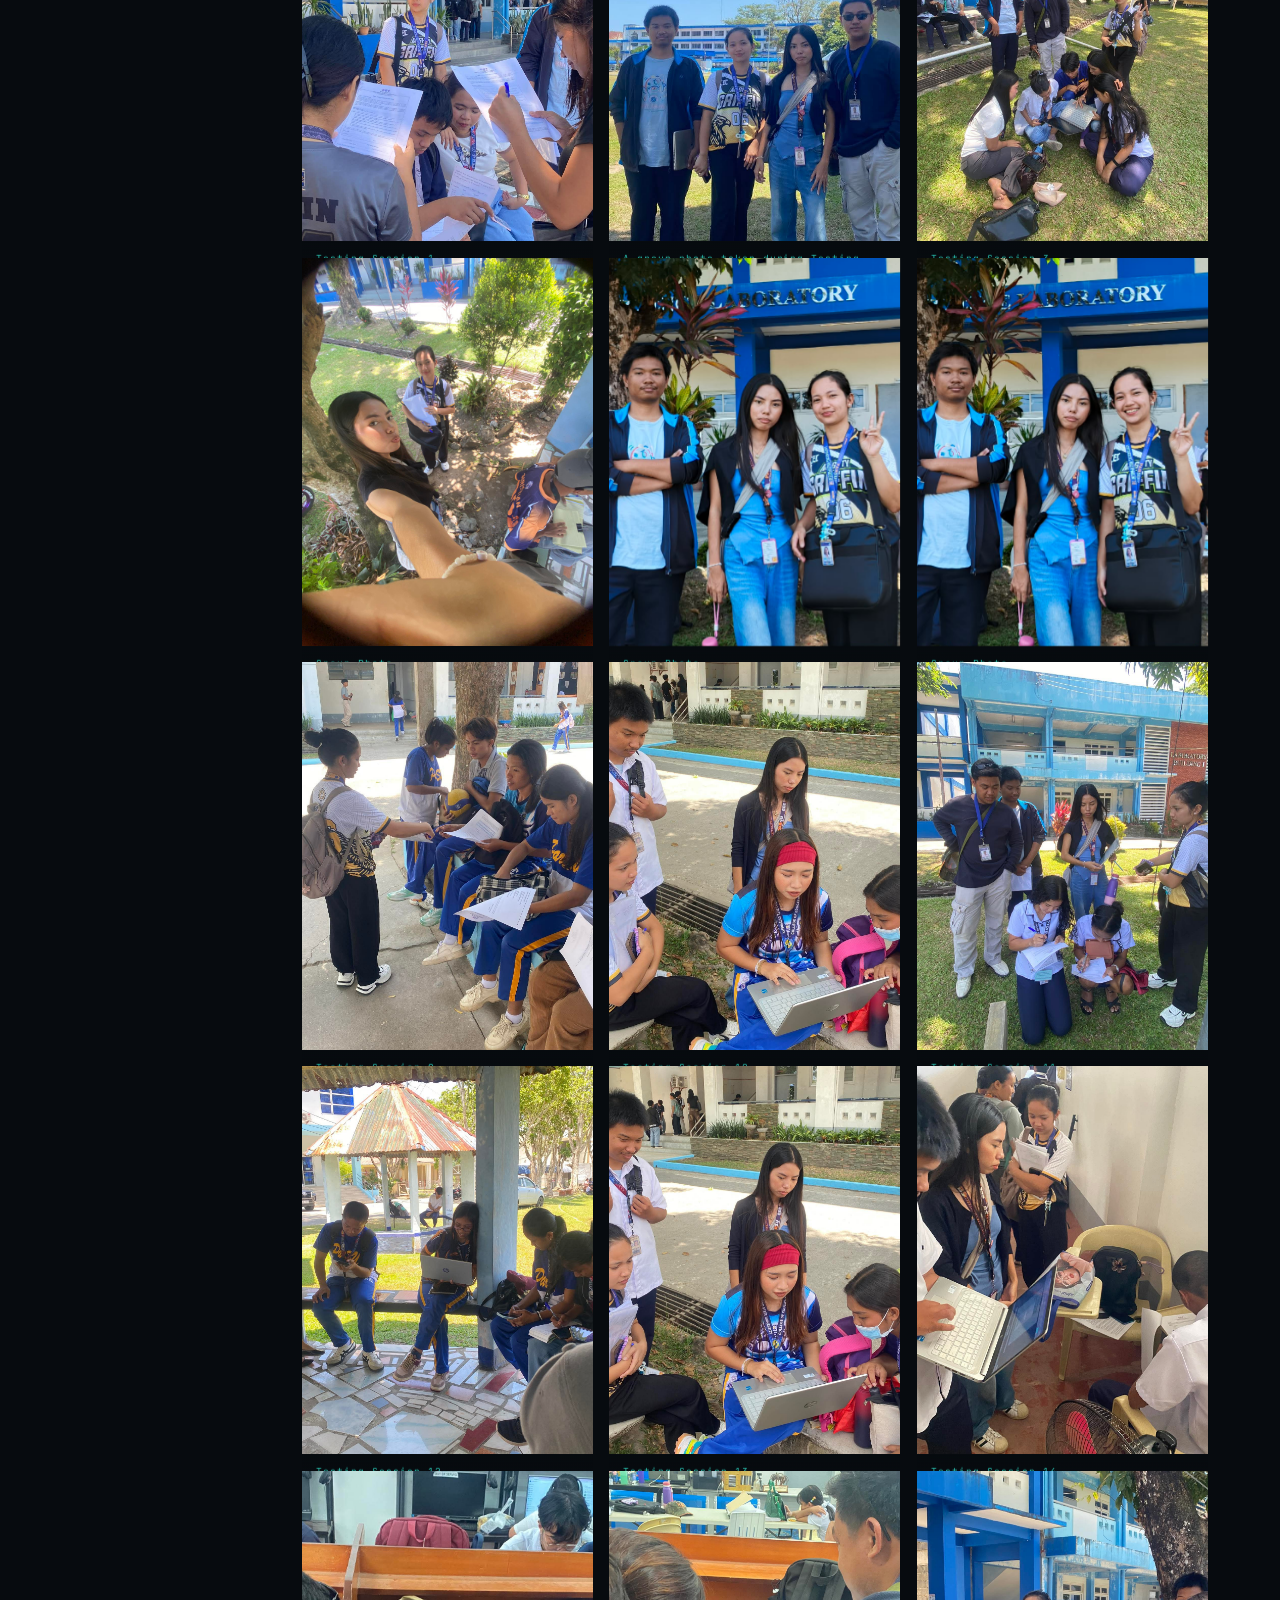
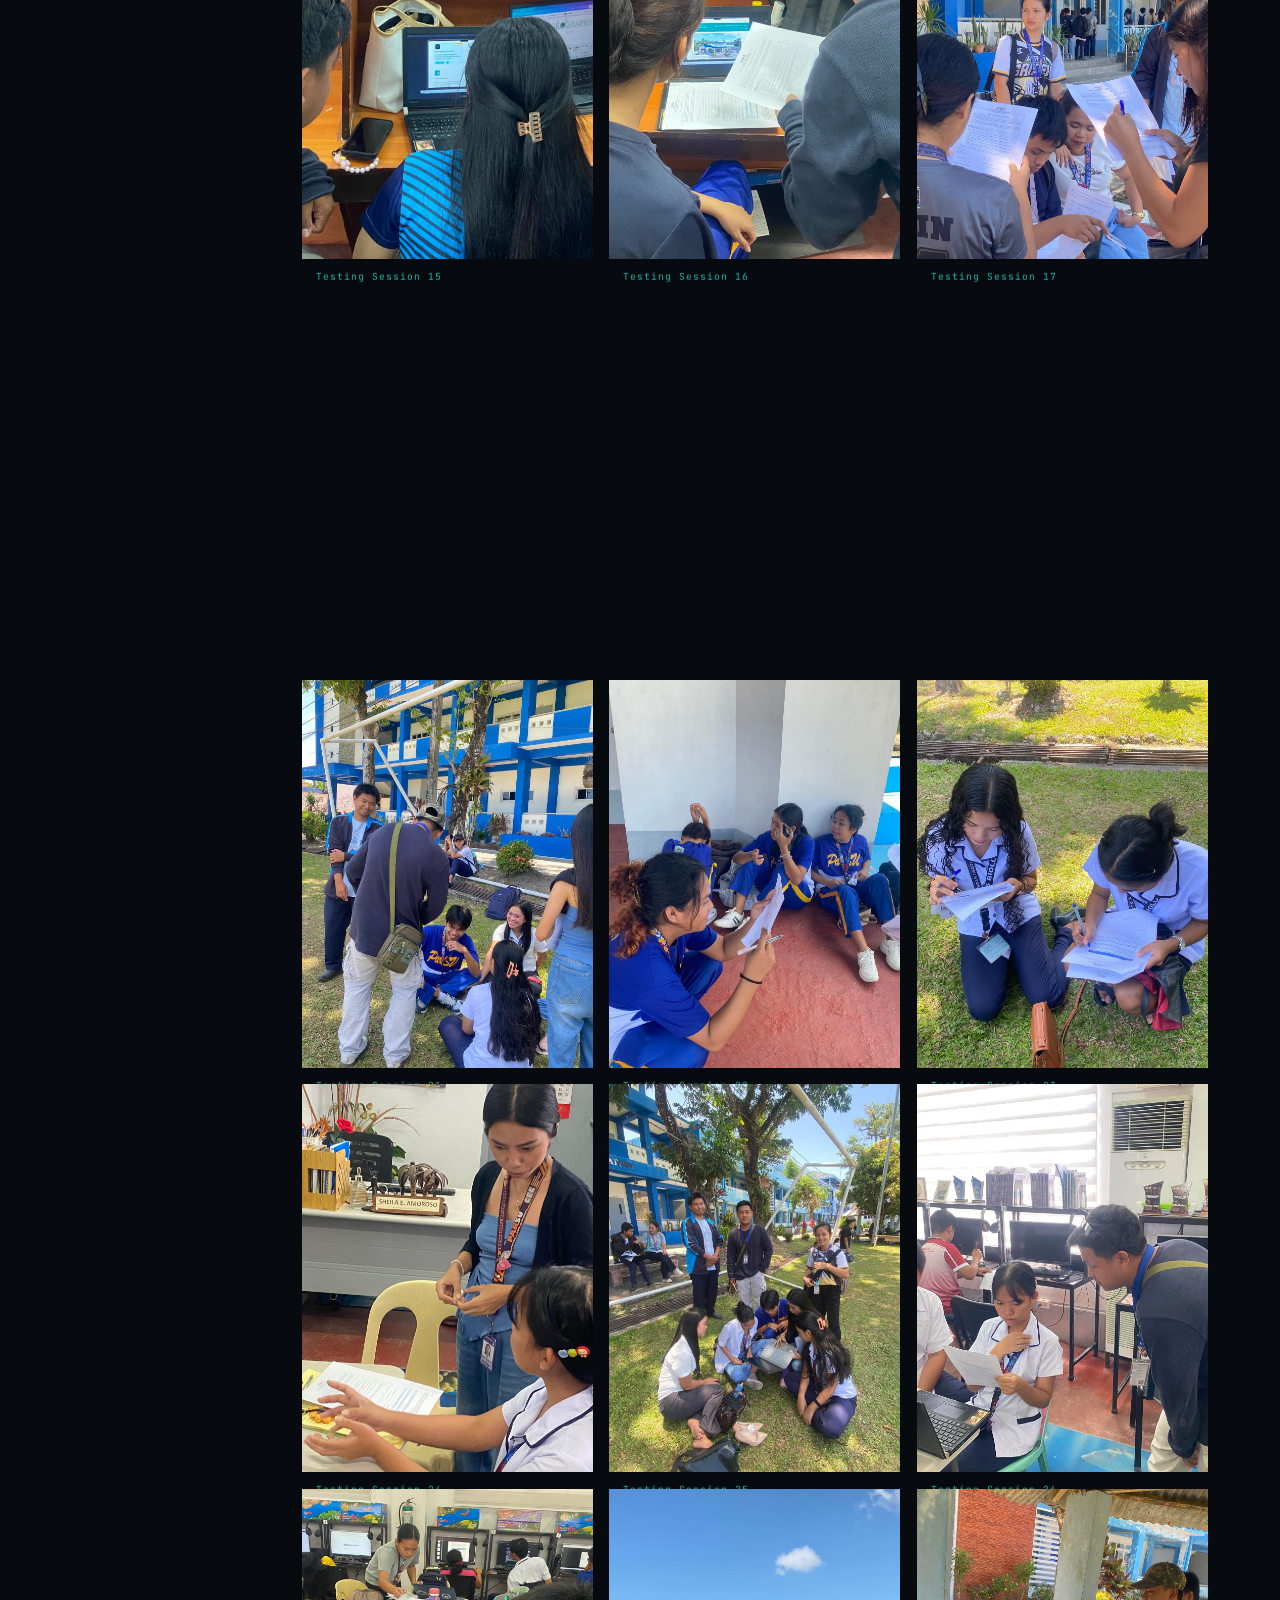
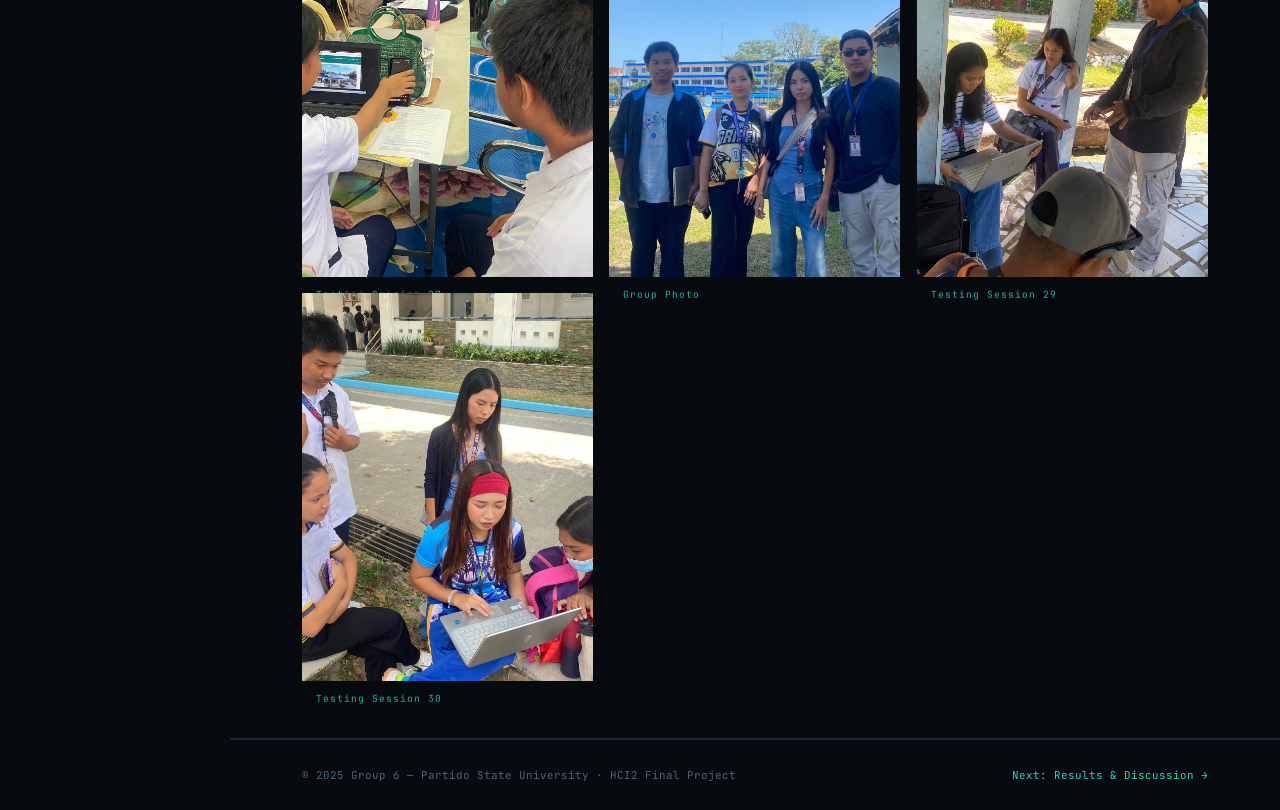
==== commit 64fc5ef6: "updating workbook" ====
--- a/data-gathering.html
+++ b/data-gathering.html
@@ -848,11 +848,14 @@
         <h3><span class="accent-bar"></span>Heuristic Evaluation Workbook</h3>
         <p>
           Each group member conducted an independent heuristic evaluation using <strong>Jakob Nielsen's 10 Usability
-            Heuristics</strong> as the framework. Each evaluator identified usability problems, rated their severity,
-          and noted which heuristic was violated.
+            Heuristics </strong>as the framework. Each evaluator identified usability problems, rated their severity,
+          and noted which heuristic
+          was violated. This workbook compiles all individual evaluations with detailed findings from the usability
+          testing of 40
+          respondents.
         </p>
         <p style="margin:0">
-          📎 <a href="Results_Discussion_Group6.pdf"
+          📎 <a href="Completed_Heuristic_Evaluation_Workbook.pdf"
             style="color:var(--accent);text-decoration:none;font-size:0.85rem">Completed Heuristic Evaluation
             Workbook.</a>
         </p>
